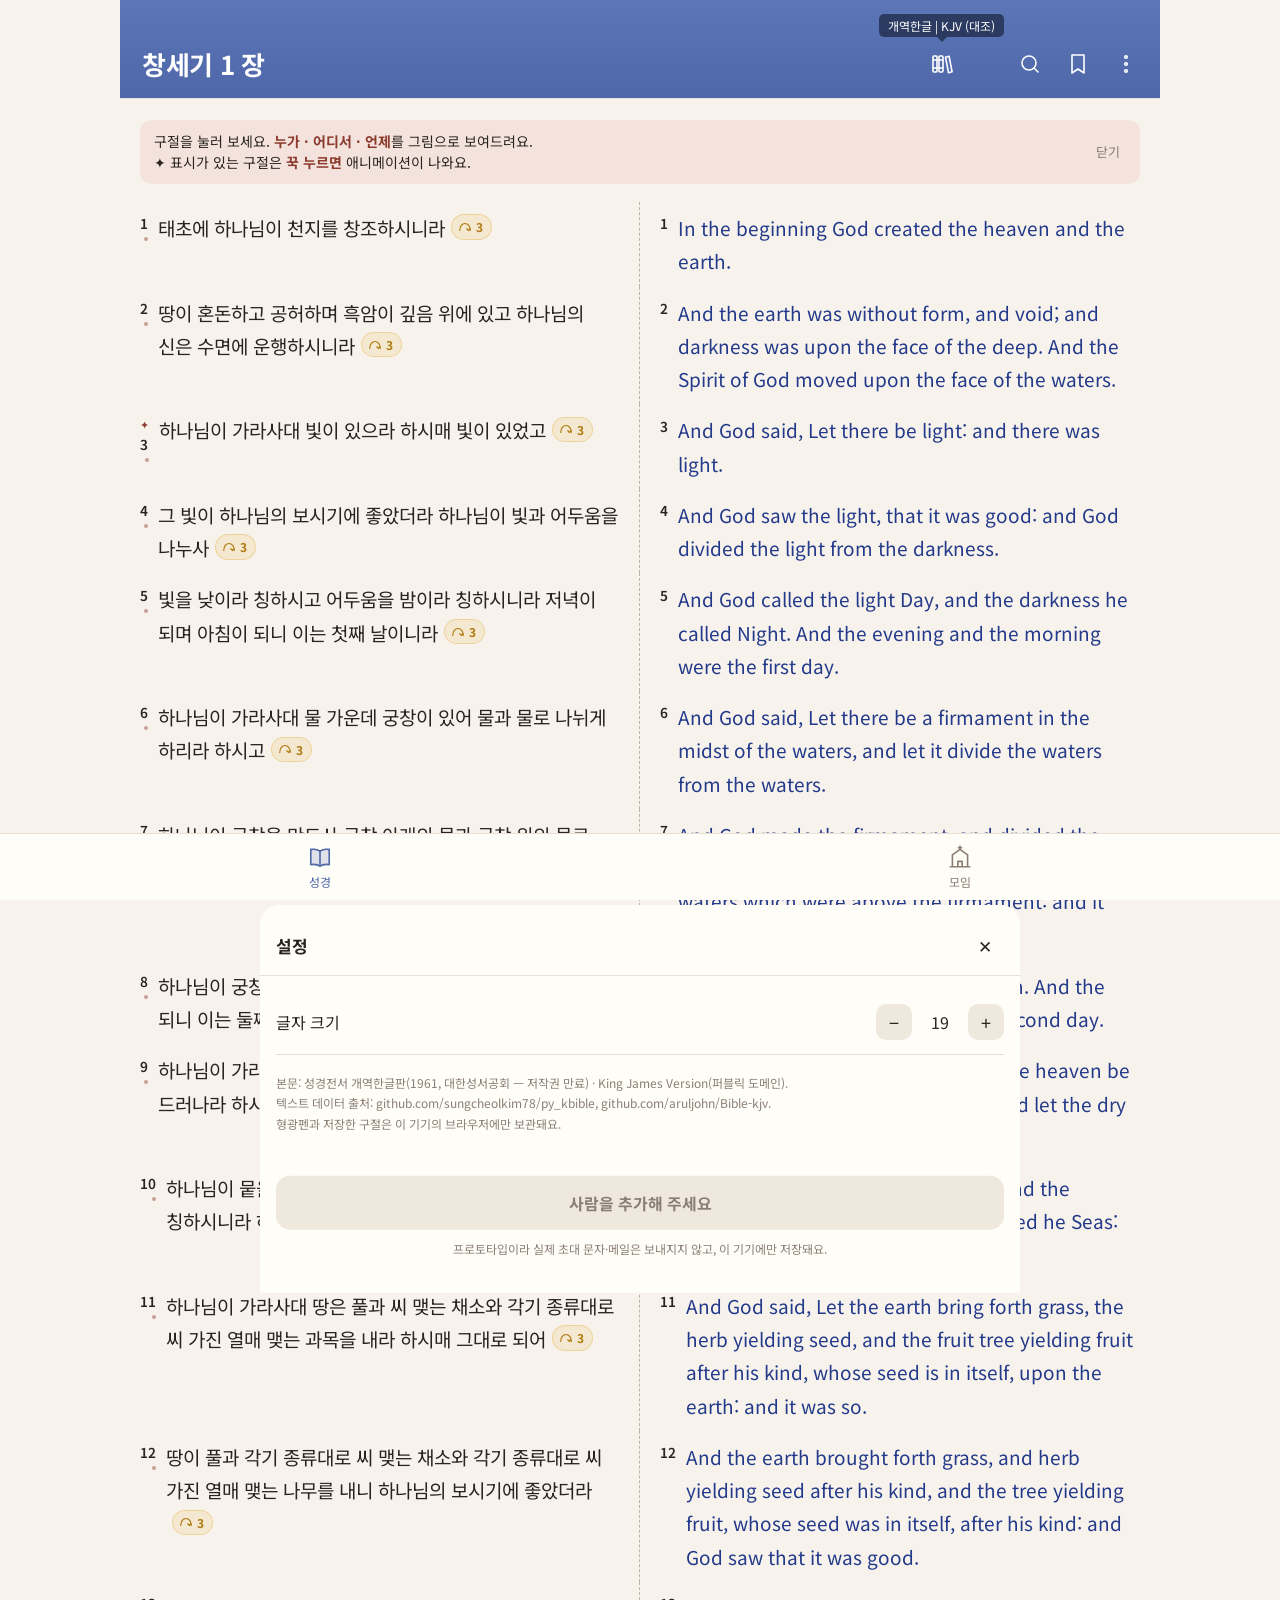
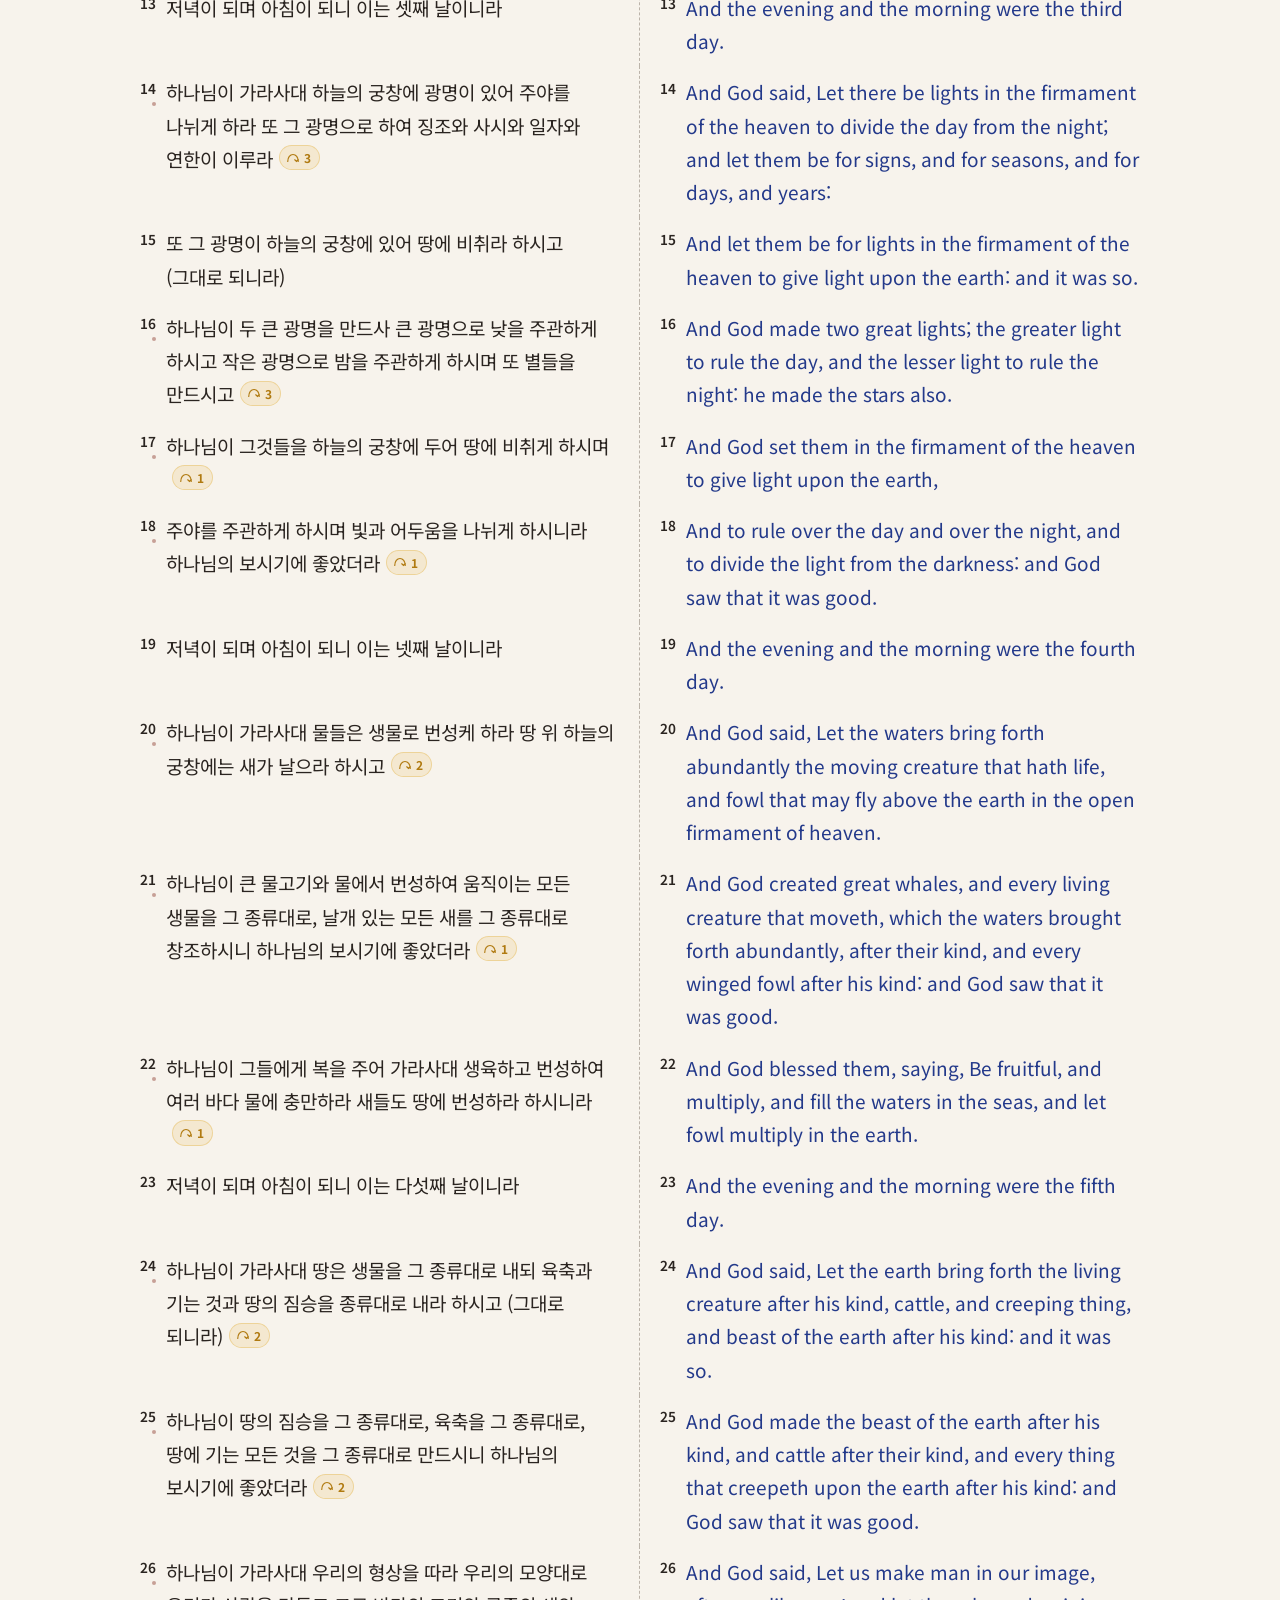
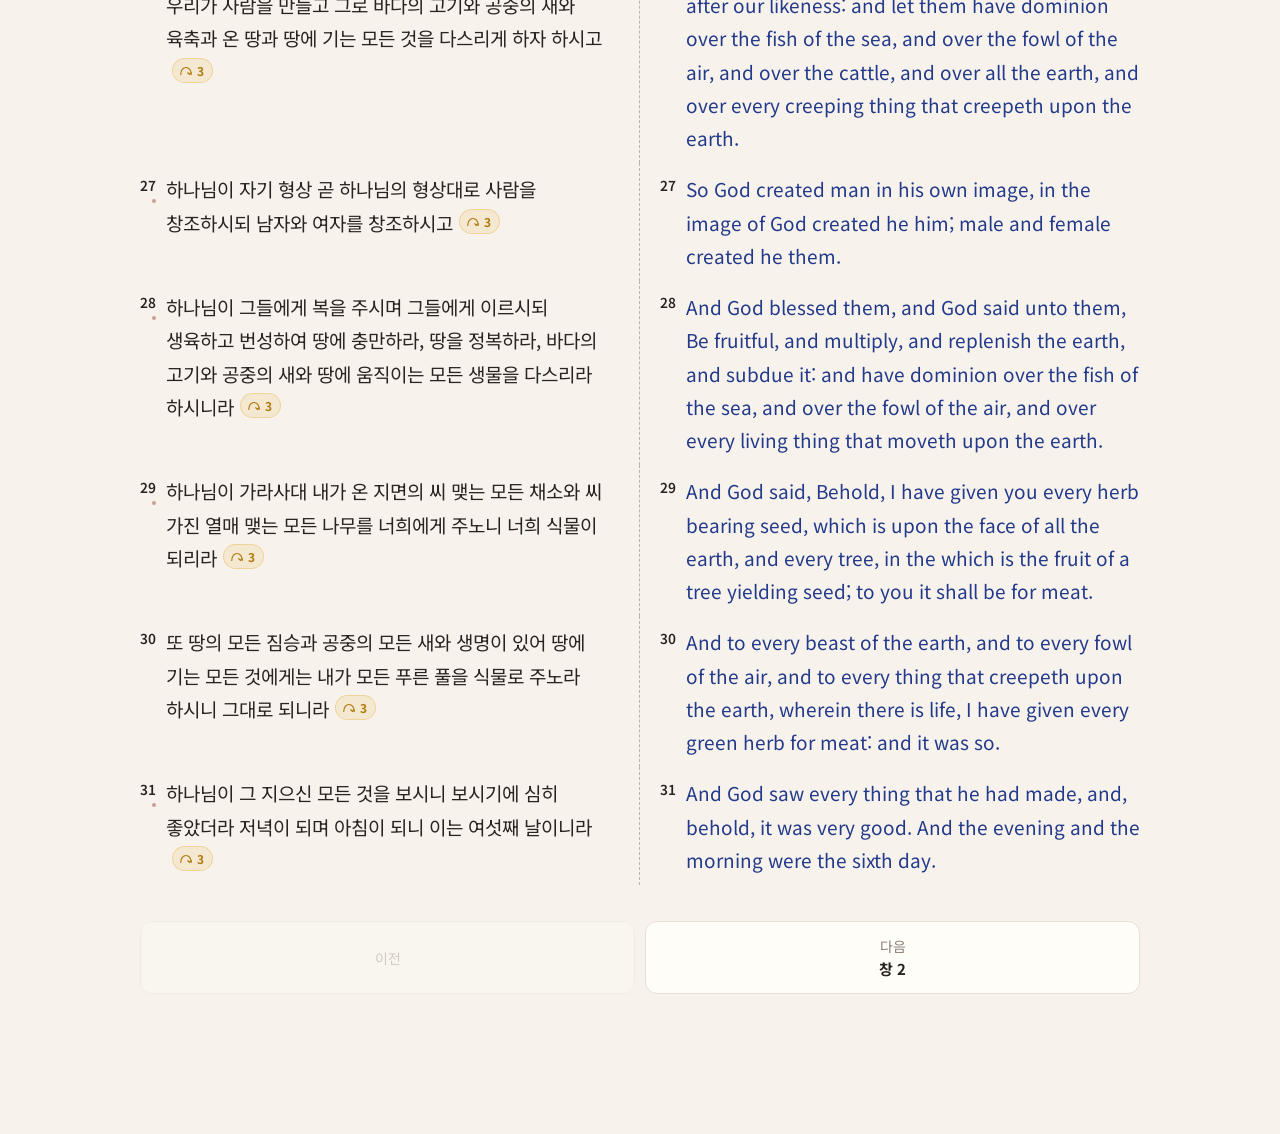
==== index.html @ aec78703 "요나 1:17 종이 컷아웃 영상 (꾹 누르기) Co-Authored-By: Claude Opus 5.5 <noreply@anthropic.com> Claude-Session: ht" ====
<!DOCTYPE html>
<html lang="ko">
<head>
<meta charset="utf-8">
<meta name="viewport" content="width=device-width, initial-scale=1, viewport-fit=cover">
<title>말씀 — 개역한글 · KJV 성경</title>
<link rel="preconnect" href="https://fonts.googleapis.com">
<link rel="preconnect" href="https://fonts.gstatic.com" crossorigin>
<link href="https://fonts.googleapis.com/css2?family=Noto+Sans+KR:wght@400;500;700&family=Noto+Serif+KR:wght@400;600&family=EB+Garamond:ital@0;1&display=swap" rel="stylesheet">
<script src="lib/anim.js" defer></script>
<style>
:root{
  --bg:#f7f3ec; --paper:#fffdf8; --ink:#2a2420; --muted:#8a7f74; --line:#e7dfd2;
  --accent:#8c3b2e; --accent-soft:#f3e3dc; --hl:#fbe9a6; --chip:#efe8dc;
  --fs:19px;
  --serif:"Noto Serif KR",serif; --sans:"Noto Sans KR",system-ui,sans-serif; --en:"EB Garamond","Noto Serif KR",serif;
}
@media (prefers-color-scheme:dark){
  :root{--bg:#181512; --paper:#201c18; --ink:#ece4d8; --muted:#9a8f82; --line:#342e28;
    --accent:#e08a74; --accent-soft:#3a2721; --hl:#5a4a1c; --chip:#2c2620;}
}
*{box-sizing:border-box;-webkit-tap-highlight-color:transparent}
html,body{margin:0;background:var(--bg);color:var(--ink);font-family:var(--sans)}
button{font:inherit;color:inherit;background:none;border:0;cursor:pointer}
.app{max-width:760px;margin:0 auto;min-height:100vh;display:flex;flex-direction:column}

/* top bar */
header{position:sticky;top:0;z-index:20;background:color-mix(in srgb,var(--bg) 92%,transparent);
  backdrop-filter:blur(10px);-webkit-backdrop-filter:blur(10px);border-bottom:1px solid var(--line);
  padding:calc(env(safe-area-inset-top) + 10px) 16px 10px}
.bar{display:flex;align-items:center;gap:8px}
.where{flex:1;display:flex;align-items:center;gap:6px;font-weight:700;font-size:18px;padding:6px 10px;border-radius:10px;text-align:left}
.where:hover{background:var(--chip)}
.where small{font-weight:400;color:var(--muted);font-size:13px;font-family:var(--en);font-style:italic}
.where .caret{color:var(--muted);font-size:12px}
.icon{width:38px;height:38px;border-radius:10px;display:grid;place-items:center;font-size:17px}
.icon:hover{background:var(--chip)}
.icon svg{width:20px;height:20px;stroke:currentColor;fill:none;stroke-width:1.8;stroke-linecap:round;stroke-linejoin:round}
.seg{display:flex;background:var(--chip);border-radius:10px;padding:3px;margin-top:10px}
.seg button{flex:1;padding:7px 0;border-radius:8px;font-size:14px;color:var(--muted)}
.seg button.on{background:var(--paper);color:var(--ink);font-weight:500;box-shadow:0 1px 3px rgba(0,0,0,.08)}

/* reader */
main{flex:1;padding:22px 20px 120px}
.chap-title{font-family:var(--serif);font-weight:600;font-size:28px;margin:6px 0 2px}
.chap-sub{color:var(--muted);font-family:var(--en);font-style:italic;margin-bottom:22px}
.verse{display:flex;gap:12px;padding:9px 10px;margin:0 -10px;border-radius:10px;cursor:pointer;transition:background .15s}
.verse:hover{background:color-mix(in srgb,var(--chip) 55%,transparent)}
.verse.sel{background:var(--accent-soft)}
.verse.mark .txt{background:linear-gradient(transparent 55%,var(--hl) 55%)}
.vn{flex:0 0 auto;min-width:22px;text-align:right;color:var(--accent);font-size:12px;font-weight:700;padding-top:calc(var(--fs)*.35)}
.vt{flex:1;min-width:0}
.ko{font-family:var(--serif);font-size:var(--fs);line-height:1.85;word-break:keep-all}
.en{font-family:var(--en);font-size:calc(var(--fs)*1.02);line-height:1.6;color:var(--ink)}
.mode-both .en{color:var(--muted);margin-top:4px;font-size:calc(var(--fs)*.92)}
.mode-ko .en,.mode-en .ko{display:none}
.verse.flash{animation:flash 1.6s ease}
@keyframes flash{0%,40%{background:var(--hl)}100%{background:transparent}}

.pager{display:flex;gap:10px;margin-top:36px}
.pager button{flex:1;padding:14px;border:1px solid var(--line);border-radius:12px;background:var(--paper);font-size:14px;color:var(--muted)}
.pager button:hover:not(:disabled){color:var(--ink);border-color:var(--muted)}
.pager button:disabled{opacity:.35;cursor:default}
.pager b{display:block;color:var(--ink);font-size:15px;margin-top:2px}

/* action bar for selected verses */
.actions{position:fixed;left:50%;bottom:calc(env(safe-area-inset-bottom) + 18px);transform:translate(-50%,140%);
  background:var(--ink);color:var(--bg);border-radius:14px;padding:6px;display:flex;gap:2px;z-index:30;
  transition:transform .25s ease;box-shadow:0 8px 30px rgba(0,0,0,.25)}
.actions.show{transform:translate(-50%,0)}
.actions button{padding:9px 14px;border-radius:10px;font-size:14px;white-space:nowrap}
.actions button:hover{background:rgba(127,127,127,.25)}
.actions .count{padding:9px 10px 9px 12px;font-size:13px;opacity:.7;white-space:nowrap}
.toast{position:fixed;left:50%;top:calc(env(safe-area-inset-top) + 76px);transform:translateX(-50%);background:var(--ink);color:var(--bg);
  padding:9px 16px;border-radius:999px;font-size:14px;opacity:0;pointer-events:none;transition:opacity .2s;z-index:60}
.toast.show{opacity:1}

/* sheets */
.scrim{position:fixed;inset:0;background:rgba(20,15,10,.35);z-index:40;opacity:0;pointer-events:none;transition:opacity .2s}
.scrim.show{opacity:1;pointer-events:auto}
.sheet{position:fixed;left:0;right:0;bottom:0;margin:0 auto;max-width:760px;max-height:86vh;background:var(--paper);
  border-radius:20px 20px 0 0;z-index:50;transform:translateY(105%);transition:transform .28s cubic-bezier(.2,.8,.2,1);
  display:flex;flex-direction:column;padding-bottom:env(safe-area-inset-bottom)}
.sheet.show{transform:none}
.sh-head{display:flex;align-items:center;gap:8px;padding:14px 16px 10px;border-bottom:1px solid var(--line)}
.sh-head h2{flex:1;margin:0;font-size:17px}
.sh-body{overflow:auto;padding:14px 16px 24px}
.tabs{display:flex;gap:6px;margin-bottom:14px}
.tabs button{padding:7px 14px;border-radius:999px;background:var(--chip);font-size:14px;color:var(--muted)}
.tabs button.on{background:var(--ink);color:var(--paper)}
.grid-books{display:grid;grid-template-columns:repeat(auto-fill,minmax(104px,1fr));gap:6px}
.grid-books button{padding:11px 8px;border-radius:10px;background:var(--chip);font-size:14px;text-align:center}
.grid-books button.cur{background:var(--accent);color:#fff}
.grid-books button:hover:not(.cur){outline:1px solid var(--muted)}
.grid-ch{display:grid;grid-template-columns:repeat(auto-fill,minmax(48px,1fr));gap:6px}
.grid-ch button{aspect-ratio:1;border-radius:10px;background:var(--chip);font-size:15px}
.grid-ch button.cur{background:var(--accent);color:#fff}
.backlink{font-size:14px;color:var(--accent);margin-bottom:12px;display:inline-block}

.search-box{display:flex;gap:8px}
.search-box input{flex:1;padding:12px 14px;border-radius:12px;border:1px solid var(--line);background:var(--bg);color:var(--ink);font:inherit;font-size:16px}
.search-box input:focus{outline:2px solid var(--accent);outline-offset:-1px}
.search-box button{padding:0 16px;border-radius:12px;background:var(--accent);color:#fff;font-weight:500}
.hint{color:var(--muted);font-size:13px;margin:10px 2px}
.result{padding:12px 4px;border-bottom:1px solid var(--line);cursor:pointer}
.result:hover{background:color-mix(in srgb,var(--chip) 50%,transparent)}
.result .ref{font-size:13px;color:var(--accent);font-weight:700;margin-bottom:3px}
.result .t{font-family:var(--serif);font-size:15px;line-height:1.7}
.result mark{background:var(--hl);color:inherit;border-radius:2px}
.progress{height:3px;background:var(--line);border-radius:3px;overflow:hidden;margin-top:10px}
.progress i{display:block;height:100%;background:var(--accent);width:0;transition:width .15s}

.row{display:flex;align-items:center;justify-content:space-between;padding:14px 0;border-bottom:1px solid var(--line)}
.stepper{display:flex;align-items:center;gap:6px}
.stepper button{width:36px;height:36px;border-radius:10px;background:var(--chip);font-size:18px}
.stepper span{min-width:44px;text-align:center;font-variant-numeric:tabular-nums}
.empty{color:var(--muted);text-align:center;padding:30px 0;font-size:14px}
.bm{display:flex;align-items:flex-start;gap:8px}
.bm .result{flex:1}
.bm .del{color:var(--muted);padding:12px 8px;font-size:13px}
.credit{color:var(--muted);font-size:12px;line-height:1.7;margin-top:18px}
.loading{color:var(--muted);padding:40px 0;text-align:center}



/* ===== 대조(parallel) layout, blue top bar, bottom tabs ===== */
:root{--brand:#4f67a8;--brand2:#5c76b8;--kjv:#23398a}
@media (prefers-color-scheme:dark){:root{--brand:#2d3d68;--brand2:#34477a;--kjv:#9fb4f0}}
.app{max-width:1040px}
header.topbar{position:sticky;top:0;z-index:20;display:flex;align-items:flex-end;gap:8px;
  background:linear-gradient(180deg,var(--brand2),var(--brand));border:0;backdrop-filter:none;-webkit-backdrop-filter:none;
  padding:calc(env(safe-area-inset-top) + 14px) 12px 12px 18px;color:#fff;box-shadow:0 1px 0 rgba(0,0,0,.08)}
header.topbar .where{flex:1;min-width:0;white-space:nowrap;overflow:hidden;text-overflow:ellipsis;font-size:26px;font-weight:700;color:#fff;padding:4px 4px;letter-spacing:-.01em}
header.topbar .where:hover{background:rgba(255,255,255,.12)}
.tb-icons{display:flex;align-items:flex-end;gap:4px}
header.topbar .icon{width:44px;height:44px;color:#fff}
header.topbar .icon:hover{background:rgba(255,255,255,.14)}
header.topbar .icon svg{width:24px;height:24px;stroke-width:1.6}
.ver-wrap{position:relative;display:flex;flex-direction:column;align-items:center}
.ver-chip{position:relative;margin-bottom:5px;white-space:nowrap;background:rgba(30,40,70,.75);color:#fff;font-size:12px;padding:3px 9px;border-radius:5px;pointer-events:none}
.ver-chip::after{content:"";position:absolute;left:50%;top:100%;margin-left:-5px;border:5px solid transparent;border-top-color:rgba(30,40,70,.75)}
.ver-menu{position:absolute;top:calc(100% + 6px);right:-40px;background:var(--paper);color:var(--ink);border-radius:12px;box-shadow:0 10px 30px rgba(0,0,0,.18);
  padding:6px;display:none;flex-direction:column;min-width:190px;z-index:30}
.ver-menu.open{display:flex}
.ver-menu button{text-align:left;padding:10px 12px;border-radius:8px;font-size:14px}
.ver-menu button:hover{background:var(--chip)}
.ver-menu button.on{color:var(--brand);font-weight:700}
.ver-menu button.on::after{content:" ✓"}

main{padding:22px 0 140px}
#reader .tip{margin:0 20px 18px}
#reader .pager{margin:36px 20px 0}
.verse{display:grid;grid-template-columns:1fr;gap:0;padding:0;margin:0;border-radius:0}
.mode-both .verse{grid-template-columns:1fr 1fr}
.col{display:flex;gap:10px;padding:9px 20px}
.mode-both .ko-col{border-right:1px dashed color-mix(in srgb,var(--muted) 55%,transparent)}
.mode-ko .en-col,.mode-en .ko-col{display:none}
.vn{color:var(--ink);font-size:calc(var(--fs)*.72);font-weight:600;min-width:auto;padding-top:calc(var(--fs)*.12);text-align:left}
.ko,.en{font-family:var(--sans);font-size:var(--fs);line-height:1.75;word-break:keep-all;flex:1;min-width:0}
.en{color:var(--kjv)}
.mode-both .en{color:var(--kjv);margin:0;font-size:var(--fs)}
.mode-en .en{color:var(--ink)}
.verse.has-viz .vn::after{margin:4px auto 0}
.mode-both .verse .en-col .vn::after,.mode-both .verse .en-col .vn::before{display:none}
.verse.mark .txt{background:linear-gradient(transparent 60%,var(--hl) 60%)}

#groupView{flex:1;padding:40px 24px 140px}
.grp-empty{max-width:420px;margin:40px auto;text-align:center;color:var(--muted)}
.grp-empty svg{width:56px;height:56px;stroke:var(--brand);fill:none;stroke-width:1.4;stroke-linecap:round;stroke-linejoin:round}
.grp-empty h3{color:var(--ink);font-size:20px;margin:14px 0 8px}
.grp-empty p{line-height:1.7;font-size:15px;margin:0}
.grp-empty button{margin:22px 0 14px;background:var(--brand);color:#fff;padding:12px 26px;border-radius:999px;font-weight:500}
.grp-empty .grp-sub{font-size:12px}

.tabbar{position:fixed;left:0;right:0;bottom:0;z-index:25;display:flex;background:var(--paper);border-top:1px solid var(--line);
  padding:6px 0 calc(env(safe-area-inset-bottom) + 6px)}
.tabbar button{flex:1;display:flex;flex-direction:column;align-items:center;gap:3px;font-size:12px;color:var(--muted);padding:4px 0}
.tabbar svg{width:26px;height:26px;stroke:currentColor;fill:none;stroke-width:1.5;stroke-linecap:round;stroke-linejoin:round}
.tabbar button.on{color:var(--brand)}
.tabbar button.on svg{fill:color-mix(in srgb,var(--brand) 18%,transparent)}
.sheet{bottom:0;z-index:50}
.toast{top:calc(env(safe-area-inset-top) + 86px)}
@media (max-width:520px){
  header.topbar .where{font-size:20px}
  header.topbar .icon{width:38px}
  .col{padding:8px 12px;gap:6px}
  .ko,.en,.mode-both .en{font-size:calc(var(--fs)*.84)}
  .ver-chip{display:none}
}


/* ⋮ menu */
.more-menu{position:fixed;top:calc(env(safe-area-inset-top) + 78px);right:max(12px,calc(50vw - 520px + 12px));z-index:45;background:var(--paper);border-radius:14px;
  box-shadow:0 12px 36px rgba(0,0,0,.2);padding:6px;display:none;min-width:250px}
.more-menu.open{display:block}
.more-menu button{display:flex;gap:12px;align-items:center;width:100%;text-align:left;padding:11px 12px;border-radius:10px}
.more-menu button:hover{background:var(--chip)}
.more-menu svg{width:22px;height:22px;stroke:var(--brand);fill:none;stroke-width:1.8;stroke-linecap:round;stroke-linejoin:round;flex:0 0 auto}
.more-menu b{display:block;font-size:15px}
.more-menu small{display:block;font-size:12px;color:var(--muted);margin-top:2px}
/* chronological storyline */
.ch-intro{font-size:14px;color:var(--muted);line-height:1.7;margin:0 0 14px}
.ch-start{display:flex;gap:8px;margin-bottom:18px}
.ch-start button{flex:1;padding:12px;border-radius:12px;font-weight:500;font-size:14px}
.ch-start .pri{background:var(--brand);color:#fff}
.ch-start .sec{background:var(--chip)}
.ch-era{position:relative;padding-left:26px;margin-bottom:6px}
.ch-era::before{content:"";position:absolute;left:8px;top:6px;bottom:-6px;width:2px;background:var(--line)}
.ch-era h3{margin:0 0 8px -26px;font-size:15px;display:flex;align-items:center;gap:10px}
.ch-era h3 i{width:18px;height:18px;border-radius:50%;background:var(--brand);box-shadow:0 0 0 4px color-mix(in srgb,var(--brand) 18%,transparent);flex:0 0 auto}
.ch-seg{display:block;width:100%;text-align:left;padding:11px 14px;border-radius:12px;background:var(--bg);margin-bottom:8px;border:1px solid transparent}
.ch-seg:hover{border-color:var(--line)}
.ch-seg.cur{border-color:var(--brand);background:color-mix(in srgb,var(--brand) 8%,var(--bg))}
.ch-seg .d{font-size:12px;color:var(--brand);font-weight:700}
.ch-seg .t{font-size:15px;font-weight:700;margin:2px 0}
.ch-seg .r{font-size:13px;color:var(--muted);line-height:1.5}
.ch-gap{margin:4px 0 14px;padding:10px 14px;border-radius:12px;border:1px dashed var(--line);font-size:13px;color:var(--muted)}
.chrono-bar{margin:0 20px 16px;padding:12px 14px;border-radius:14px;background:color-mix(in srgb,var(--brand) 9%,var(--paper));border:1px solid color-mix(in srgb,var(--brand) 25%,transparent)}
.chrono-bar .top{display:flex;align-items:center;gap:8px;font-size:13px;color:var(--brand);font-weight:700}
.chrono-bar .top button{margin-left:auto;font-size:12px;color:var(--muted);font-weight:400;padding:4px 8px;border-radius:8px;background:var(--chip)}
.chrono-bar .tt{font-size:16px;font-weight:700;margin:3px 0 8px}
.chrono-bar .prog{height:5px;border-radius:5px;background:var(--line);overflow:hidden}
.chrono-bar .prog i{display:block;height:100%;background:var(--brand)}
.chrono-bar .meta{display:flex;justify-content:space-between;font-size:12px;color:var(--muted);margin-top:6px}


/* connected verses (hyperloop) */
.xr{display:inline-flex;align-items:center;gap:4px;margin-left:6px;padding:2px 8px 2px 6px;border-radius:999px;background:color-mix(in srgb,#e0a92e 14%,transparent);
  color:#b07a10;font-family:var(--sans);font-size:12px;font-weight:700;vertical-align:2px;line-height:1.6;cursor:pointer;border:1px solid color-mix(in srgb,#e0a92e 35%,transparent)}
.xr svg{width:14px;height:14px;stroke:currentColor;fill:none;stroke-width:2;stroke-linecap:round}
.xr:hover{background:color-mix(in srgb,#e0a92e 26%,transparent)}
@media (prefers-color-scheme:dark){.xr{color:#f1c55a}}
.mode-both .en-col .xr{display:none}
.xr-item{display:block;width:100%;text-align:left;padding:14px;border-radius:14px;background:var(--bg);margin-bottom:10px;border:1px solid var(--line)}
.xr-item:hover{border-color:#e0a92e}
.xr-item svg{width:18px;height:18px;stroke:currentColor;fill:none;stroke-width:2;stroke-linecap:round;flex:0 0 auto}
.xr-item .ref{display:flex;align-items:center;gap:8px;font-weight:700;font-size:15px;color:#b07a10}
.xr-item .ref span{margin-left:auto;font-size:13px;color:#fff;background:#d99a1e;padding:4px 10px;border-radius:999px}
.xr-item .t{font-family:var(--sans);font-size:15px;line-height:1.7;margin-top:6px;color:var(--ink)}
.xr-from{font-size:13px;color:var(--muted);margin:0 0 12px;line-height:1.6}
.loop-overlay{position:fixed;inset:0;z-index:90;background:#05040a;opacity:0;animation:loopin .35s forwards}
.loop-overlay.out{animation:loopout .4s forwards}
@keyframes loopin{to{opacity:1}} @keyframes loopout{from{opacity:1}to{opacity:0}}
.loop-overlay canvas{position:absolute;inset:0;width:100%;height:100%}
.loop-hud{position:absolute;inset:0;pointer-events:none;color:#efe9de;font-family:"Noto Sans KR",sans-serif}
.loop-flash{position:absolute;inset:0;background:#fff7dc;opacity:0;pointer-events:none}
.loop-skip{position:absolute;top:calc(env(safe-area-inset-top) + 16px);right:16px;padding:9px 14px;border-radius:999px;background:rgba(255,255,255,.14);color:#efe9de;font-size:13px;z-index:2}
.loop-book{position:absolute;left:0;right:0;bottom:calc(env(safe-area-inset-bottom) + 70px);text-align:center;font-size:14px;letter-spacing:.12em;text-shadow:0 2px 10px #000}
.loop-book b{display:block;font-size:26px;color:#ffd76a;letter-spacing:.06em;margin-top:4px}
.loop-route{position:absolute;left:0;right:0;top:calc(env(safe-area-inset-top) + 74px);display:flex;align-items:center;justify-content:center;gap:12px;font-weight:700;font-size:17px;text-shadow:0 2px 10px #000}
.loop-route i{width:60px;height:2px;background:linear-gradient(90deg,#efe9de,#ffd76a)}
.loop-route .to{color:#ffd76a}
.loop-ends{position:absolute;left:12px;right:12px;bottom:calc(env(safe-area-inset-bottom) + 120px);display:flex;justify-content:space-between;font-size:13px;color:#cfc6b6;text-shadow:0 1px 6px #000}
.loop-cap{position:absolute;left:0;right:0;bottom:calc(env(safe-area-inset-bottom) + 70px);text-align:center;font-size:14px;color:#ffd76a;padding:0 20px;text-shadow:0 1px 8px #000}
.backchip{position:fixed;left:50%;transform:translateX(-50%);bottom:calc(env(safe-area-inset-bottom) + 84px);z-index:30;padding:10px 16px;border-radius:999px;background:var(--ink);color:var(--bg);font-size:14px;box-shadow:0 8px 24px rgba(0,0,0,.25);display:none}
.backchip.show{display:block}


/* ===== 모임 (KakaoTalk-style) ===== */
#groupView{padding:0 0 140px}
.kt-head{display:flex;align-items:center;gap:6px;padding:18px 16px 8px}
.kt-title{flex:1;font-size:22px;font-weight:700}
.kt-title span{font-size:14px}
.kt-ic{width:40px;height:40px;border-radius:10px;display:grid;place-items:center}
.kt-ic:hover{background:var(--chip)}
.kt-ic svg{width:24px;height:24px;stroke:currentColor;fill:none;stroke-width:1.6;stroke-linecap:round;stroke-linejoin:round}
.kt-new{display:none;margin:0 16px 10px;background:var(--paper);border-radius:16px;box-shadow:0 10px 30px rgba(0,0,0,.12);border:1px solid var(--line);padding:14px}
.kt-new.open{display:block}
.kt-new-row{display:flex;gap:8px;padding-bottom:12px;border-bottom:1px solid var(--line)}
.kt-new-row button{flex:1;display:flex;flex-direction:column;align-items:center;gap:6px;padding:10px 0;border-radius:12px;font-size:14px}
.kt-new-row button:hover{background:var(--chip)}
.kt-new-row svg{width:28px;height:28px;stroke:currentColor;fill:none;stroke-width:1.6;stroke-linejoin:round;stroke-linecap:round}
.kt-new-sub{padding-top:12px;font-size:14px}.kt-new-sub p{margin:4px 0 0;color:var(--muted);font-size:13px;line-height:1.5}
.kt-chips{display:flex;gap:8px;padding:6px 16px 10px}
.kt-chips button{padding:8px 16px;border-radius:999px;border:1px solid var(--line);font-size:14px}
.kt-chips button.on{background:var(--ink);color:var(--paper);border-color:var(--ink)}
.kt-chips i{font-style:normal;background:#f05a28;color:#fff;border-radius:999px;padding:1px 7px;font-size:12px;margin-left:4px}
.kt-chips i:empty{display:none}
.room{display:flex;gap:12px;align-items:center;width:100%;text-align:left;padding:10px 16px}
.room:hover{background:var(--chip)}
.av{width:52px;height:52px;border-radius:20px;flex:0 0 auto;display:grid;place-items:center;color:#fff;font-weight:700;font-size:16px;overflow:hidden;position:relative}
.av.grid{display:grid;grid-template-columns:1fr 1fr;gap:2px;background:none}
.av.grid{grid-template-rows:1fr 1fr}
.av.grid span{border-radius:9px;display:grid;place-items:center;font-size:11px;color:#fff;width:100%;height:100%}
.room .mid{flex:1;min-width:0}
.room .nm{font-size:16px;font-weight:700;white-space:nowrap;overflow:hidden;text-overflow:ellipsis}
.room .nm em{font-style:normal;color:var(--muted);font-weight:400;margin-left:6px;font-size:14px}
.room .last{font-size:14px;color:var(--muted);margin-top:3px;white-space:nowrap;overflow:hidden;text-overflow:ellipsis}
.room .side{text-align:right;flex:0 0 auto;font-size:12px;color:var(--muted)}
.room .badge{display:inline-block;margin-top:6px;background:#f05a28;color:#fff;border-radius:999px;min-width:20px;padding:2px 6px;font-size:12px;text-align:center}
.kt-empty{padding:40px 24px;text-align:center;color:var(--muted);font-size:14px;line-height:1.7}
/* chat room */
#chatRoom{position:fixed;inset:0;z-index:35;background:#b2c7d9;display:flex;flex-direction:column;max-width:1040px;margin:0 auto}
@media (prefers-color-scheme:dark){#chatRoom{background:#29323b}}
#chatRoom[hidden]{display:none}
.kr-head{display:flex;align-items:center;gap:6px;padding:calc(env(safe-area-inset-top) + 10px) 10px 10px;background:inherit}
.kr-title{flex:1;font-size:17px}.kr-title span{color:rgba(0,0,0,.45);margin-left:6px;font-size:15px}
.kr-msgs{flex:1;overflow:auto;padding:8px 12px 16px}
.kr-day{text-align:center;margin:10px 0;font-size:12px}.kr-day span{background:rgba(0,0,0,.12);color:#fff;padding:4px 12px;border-radius:999px}
.kr-sys{text-align:center;font-size:12px;color:rgba(0,0,0,.55);margin:10px 24px;line-height:1.5}
.msg{display:flex;gap:8px;margin:6px 0;align-items:flex-start}
.msg .av{width:38px;height:38px;border-radius:15px;font-size:13px}
.msg .who{font-size:13px;color:rgba(0,0,0,.65);margin-bottom:4px}
.msg .row{display:flex;align-items:flex-end;gap:6px}
.msg .b{background:#fff;color:#111;padding:9px 12px;border-radius:4px 16px 16px 16px;font-size:15px;line-height:1.5;max-width:min(70vw,520px);word-break:break-word}
.msg .tm{font-size:11px;color:rgba(0,0,0,.5);white-space:nowrap}
.msg.me{justify-content:flex-end}.msg.me .row{flex-direction:row-reverse}
.msg.me .b{background:#fee500;border-radius:16px 4px 16px 16px}
.msg .b.verse{padding:0;overflow:hidden;min-width:240px}
.msg .b.verse .vh{background:#4f67a8;color:#fff;font-size:13px;font-weight:700;padding:8px 12px}
.msg .b.verse .vt{padding:10px 12px;font-family:"Noto Serif KR",serif}
.kr-input{display:flex;gap:6px;align-items:center;padding:8px 8px calc(env(safe-area-inset-bottom) + 8px);background:#fff}
@media (prefers-color-scheme:dark){.kr-input{background:#1e1e1e}.msg .b:not(.verse .vt){}}
.kr-input input{flex:1;padding:10px 12px;border-radius:20px;border:0;background:#f2f2f2;font:inherit;font-size:15px}
.kr-send{background:#fee500;color:#111;padding:9px 14px;border-radius:18px;font-size:14px;font-weight:700}
/* invite sheet */
.inv-add{display:flex;gap:8px}
.inv-add input,.inv-name input{flex:1;padding:12px 14px;border-radius:12px;border:1px solid var(--line);background:var(--bg);color:var(--ink);font:inherit;font-size:16px}
.inv-add button{padding:0 18px;border-radius:12px;background:var(--ink);color:var(--paper);font-weight:700}
.inv-hint{font-size:12px;color:var(--muted);margin:8px 2px 12px}
.inv-hint.err{color:#d93025}
.inv-p{display:flex;align-items:center;gap:12px;padding:10px 2px;border-bottom:1px solid var(--line)}
.inv-p .av{width:40px;height:40px;border-radius:15px;font-size:14px}
.inv-p .id{flex:1;min-width:0}.inv-p .id b{display:block;font-size:15px}.inv-p .id small{color:var(--muted);font-size:12px}
.inv-p button{color:var(--muted);font-size:13px;padding:6px 8px}
.inv-name{display:flex;flex-direction:column;gap:6px;font-size:13px;color:var(--muted);margin:18px 0 12px}
.inv-go{width:100%;padding:15px;border-radius:14px;background:#fee500;color:#111;font-weight:700;font-size:16px}
.inv-go:disabled{background:var(--chip);color:var(--muted)}
.inv-note{font-size:12px;color:var(--muted);text-align:center;margin-top:10px}


/* search: top sheet + RAG-style results */
#searchSheet{top:0;bottom:auto;border-radius:0 0 20px 20px;transform:translateY(-105%);max-height:88vh;padding-top:env(safe-area-inset-top)}
#searchSheet.show{transform:none}
.s-modes{display:flex;gap:6px;margin-top:10px}
.s-modes button{padding:6px 12px;border-radius:999px;background:var(--chip);font-size:13px;color:var(--muted)}
.s-modes button.on{background:var(--ink);color:var(--paper)}
.s-sec{font-size:13px;font-weight:700;color:var(--muted);margin:18px 0 8px;letter-spacing:.02em}
.s-q{background:var(--bg);border-radius:12px;padding:10px 12px;font-size:13px;line-height:1.9}
.s-q .tg{display:inline-block;padding:1px 9px;border-radius:999px;background:color-mix(in srgb,var(--brand) 14%,transparent);color:var(--brand);font-weight:700;margin:0 3px 0 0}
.s-q .tg.x{background:var(--chip);color:var(--muted);font-weight:400}
.s-story{display:block;width:100%;text-align:left;padding:14px;border-radius:14px;background:color-mix(in srgb,#e0a92e 9%,var(--bg));border:1px solid color-mix(in srgb,#e0a92e 30%,transparent);margin-bottom:8px}
.s-story .h{display:flex;align-items:baseline;gap:8px}
.s-story .h b{font-size:16px}
.s-story .h span{margin-left:auto;font-size:12px;color:#b07a10;font-weight:700;white-space:nowrap}
.s-story .t{font-family:var(--serif);font-size:15px;line-height:1.7;margin:6px 0}
.s-story .w{font-size:12px;color:var(--muted)}
.result .how{font-size:11px;font-weight:400;color:var(--muted);margin-left:6px}

/* long-press + animation */
.verse{-webkit-touch-callout:none;-webkit-user-select:none;user-select:none}
.verse.has-anim .vn::before{content:"✦";display:block;font-size:11px;color:var(--accent);margin-bottom:2px;animation:twinkle 2.4s ease-in-out infinite}
@keyframes twinkle{50%{opacity:.35}}
.press{position:fixed;width:64px;height:64px;margin:-32px 0 0 -32px;border-radius:50%;pointer-events:none;z-index:70;
  background:conic-gradient(var(--accent) calc(var(--p)*1turn), transparent 0);opacity:.0;transition:opacity .12s;
  -webkit-mask:radial-gradient(circle,transparent 25px,#000 26px);mask:radial-gradient(circle,transparent 25px,#000 26px)}
.press.on{opacity:.85}
#anim{position:fixed;inset:0;z-index:80;background:#000;opacity:0;pointer-events:none;transition:opacity .35s;overflow:hidden}
#anim.show{opacity:1;pointer-events:auto}
#anim canvas{position:absolute;inset:0;width:100%;height:100%}
.an-text{position:absolute;inset:0;pointer-events:none;color:#f2ede4;text-align:center;font-family:var(--serif)}
.an-text>div{position:absolute;left:0;right:0;opacity:0;transform:translateY(8px);transition:opacity 1s ease,transform 1.2s ease,color 1.5s ease,text-shadow 1.5s ease}
.an-text>div.on{opacity:1;transform:none}
.an-pre{top:30%;font-size:15px;line-height:1.9;color:#8d97a8}
.an-say{top:13%;font-size:18px;letter-spacing:.04em}
.an-cmd{top:18%;font-size:clamp(34px,10vw,56px);font-weight:600;letter-spacing:.06em;transform:scale(.92)!important;transition:opacity 1.6s ease,transform 3s ease,color 1.5s,text-shadow 1.5s!important}
.an-cmd.on{transform:scale(1)!important;text-shadow:0 0 18px rgba(255,255,255,.35)}
.an-cmd.lit{color:#5a3416;text-shadow:0 0 30px rgba(255,255,255,.9)}
.an-then{top:73%;font-size:20px}
.an-then b{font-weight:600}
.an-ref{top:80%;font-size:13px;font-family:var(--sans);letter-spacing:.12em;opacity:0}
#anim.lit .an-say,#anim.lit .an-then{color:#3b2a1c}
#anim.lit .an-ref.on{color:#7b5a3a;opacity:.85}
.an-ui{position:absolute;left:0;right:0;bottom:calc(env(safe-area-inset-bottom) + 26px);display:flex;justify-content:center;gap:10px;opacity:0;transition:opacity .6s;pointer-events:none}
#anim.done .an-ui{opacity:1;pointer-events:auto}
.an-ui button{padding:11px 20px;border-radius:999px;background:rgba(255,255,255,.75);color:#3b2a1c;font-size:14px;backdrop-filter:blur(6px);-webkit-backdrop-filter:blur(6px)}
.an-close{position:absolute;top:calc(env(safe-area-inset-top) + 14px);right:14px;width:40px;height:40px;border-radius:50%;background:rgba(127,127,127,.25);color:#fff;font-size:16px;z-index:2}
#anim.lit .an-close{color:#3b2a1c}
#animStage video ~ *{}
#anim:has(video) .an-close{background:rgba(29,27,25,.55);color:#fff}

/* visual card */
.verse.has-viz .vn::after{content:"";display:block;width:4px;height:4px;border-radius:50%;background:var(--accent);opacity:.45;margin:4px 0 0 auto}
.tip{display:flex;gap:10px;align-items:center;background:var(--accent-soft);border-radius:12px;padding:11px 14px;font-size:14px;margin-bottom:18px;line-height:1.5}
.tip b{color:var(--accent)}
.tip button{margin-left:auto;white-space:nowrap;color:var(--muted);font-size:13px}
#vizSheet{max-height:80vh}
.vz-ref{font-weight:700;font-size:17px}
.vz-ref small{font-weight:400;color:var(--muted);font-family:var(--en);font-style:italic;margin-left:6px}
.vz-text{font-family:var(--serif);font-size:15px;line-height:1.7;color:var(--ink);margin:2px 0 14px}
.vz-tabs{display:flex;gap:6px;margin-bottom:12px}
.vz-tabs button{flex:1;padding:9px 0;border-radius:10px;background:var(--chip);font-size:14px;color:var(--muted)}
.vz-tabs button.on{background:var(--ink);color:var(--paper);font-weight:500}
.vz-tabs button i{font-style:normal;font-size:12px;opacity:.7;margin-left:3px}
.vz-stage{background:var(--bg);border-radius:14px;padding:12px;min-height:220px;overflow-x:auto}
.vz-stage svg{display:block;margin:0 auto;max-width:100%}
.vz-stage svg.wide{max-width:none}
.vz-note{font-size:13px;color:var(--muted);line-height:1.6;margin-top:10px}
.chips{display:flex;flex-wrap:wrap;gap:6px;margin-bottom:10px}
.chips button{padding:6px 12px;border-radius:999px;background:var(--paper);border:1px solid var(--line);font-size:14px}
.chips button.on{background:var(--accent);border-color:var(--accent);color:#fff}
.vz-actions{display:flex;gap:6px;margin-top:14px}
.vz-actions button{flex:1;padding:11px 0;border-radius:10px;border:1px solid var(--line);font-size:14px;background:var(--paper)}
.vz-actions button:hover{border-color:var(--muted)}
.vz-play[hidden]{display:none!important}
.gm-wrap{border-radius:14px;overflow:hidden;background:var(--chip);aspect-ratio:4/3.4}
.gm{width:100%;height:100%;border:0;display:block}
.gmaps{display:flex;flex-direction:column;gap:6px;margin-top:12px}
.gmaps a{display:flex;align-items:center;gap:8px;padding:11px 14px;border-radius:12px;background:var(--paper);border:1px solid var(--line);color:var(--ink);text-decoration:none;font-size:14px}
.gmaps a:hover{border-color:var(--brand)}
.gmaps svg{width:18px;height:18px;flex:0 0 auto;stroke:#d93025;fill:none;stroke-width:2;stroke-linecap:round;stroke-linejoin:round}
.gmaps b{color:var(--brand)}
.vz-play{display:block;width:100%;margin-top:14px;padding:13px 0;border-radius:12px;background:var(--brand);color:#fff;font-size:15px;font-weight:500}
.vz-empty{color:var(--muted);text-align:center;padding:50px 10px;font-size:14px;line-height:1.7}
svg .node rect{fill:var(--paper);stroke:var(--line)}
svg .node text{fill:var(--ink);font-size:13px;font-family:var(--sans)}
svg .node.focus rect{fill:var(--accent);stroke:var(--accent)}
svg .node.focus text{fill:#fff;font-weight:700}
svg .node.inverse rect{fill:var(--accent-soft);stroke:var(--accent)}
svg .node.link{cursor:pointer}
svg .node.link:hover rect{stroke:var(--accent)}
svg .edge{stroke:var(--muted);stroke-width:1.2;fill:none;opacity:.6}
svg .edge.marry{stroke:var(--accent);stroke-width:1.6;opacity:.8}
svg .rowlbl{fill:var(--muted);font-size:11px;font-family:var(--sans)}
svg .sea{fill:#dbe8ef}
@media (prefers-color-scheme:dark){svg .sea{fill:#1d2a31}}
svg .land{fill:var(--paper);stroke:color-mix(in srgb,var(--muted) 50%,transparent);stroke-width:.6}
svg .route{stroke:var(--muted);stroke-dasharray:3 4;fill:none;stroke-width:1.3}
svg .pt{fill:var(--muted)}
svg .pt.hot{fill:var(--accent);stroke:var(--paper);stroke-width:2}
svg .plbl{font-size:11px;fill:var(--muted);font-family:var(--sans);paint-order:stroke;stroke:var(--paper);stroke-width:3}
svg .plbl.hot{font-size:14px;fill:var(--ink);font-weight:700}
svg .era{opacity:.55}
svg .tl-axis{stroke:var(--line)}
svg .tl-txt{fill:var(--muted);font-size:10.5px;font-family:var(--sans)}
svg .tl-era{fill:var(--ink);font-size:11.5px;font-weight:500;font-family:var(--sans)}
svg .tl-ev{fill:var(--muted)}
svg .tl-ev.hot{fill:var(--accent)}
svg .life{fill:color-mix(in srgb,var(--accent) 35%,transparent)}
svg .life-lbl{fill:var(--ink);font-size:12px;font-family:var(--sans)}
svg .now{stroke:var(--accent);stroke-width:2}
svg .now-lbl{fill:var(--accent);font-size:12px;font-weight:700;font-family:var(--sans)}
</style>
</head>
<body>
<div class="app">
  <header class="topbar">
    <button class="where" id="whereBtn" aria-label="책과 장 선택"><span id="whereKo">창세기 1 장</span><small id="whereEn" hidden></small></button>
    <div class="tb-icons">
      <div class="ver-wrap">
        <span class="ver-chip" id="verChip">개역한글 | KJV (대조)</span>
        <button class="icon" id="verBtn" aria-label="번역본 보기 방식"><svg viewBox="0 0 24 24"><rect x="3" y="4" width="4" height="16" rx="1"/><rect x="9" y="4" width="4" height="16" rx="1"/><path d="m15.5 5.2 3.6-.9 3 15.5-3.6.9z"/><path d="M3 8h4M9 8h4M3 16h4M9 16h4"/></svg></button>
        <div class="ver-menu" id="modeSeg">
          <button data-m="both">개역한글 | KJV (대조)</button><button data-m="ko">개역한글</button><button data-m="en">KJV</button>
        </div>
      </div>
      <button class="icon" id="searchBtn" aria-label="검색"><svg viewBox="0 0 24 24"><circle cx="11" cy="11" r="7"/><path d="m20 20-3.5-3.5"/></svg></button>
      <button class="icon" id="bmBtn" aria-label="저장한 구절"><svg viewBox="0 0 24 24"><path d="M6 3h12v18l-6-4-6 4z"/></svg></button>
      <button class="icon" id="setBtn" aria-label="설정"><svg viewBox="0 0 24 24"><circle cx="12" cy="5" r="1.3"/><circle cx="12" cy="12" r="1.3"/><circle cx="12" cy="19" r="1.3"/></svg></button>
    </div>
  </header>
  <main id="reader"><div class="loading">불러오는 중…</div></main>
  <section id="groupView" hidden>
    <div id="chatList">
      <div class="kt-head"><div class="kt-title">채팅 <span>▾</span></div>
        <button class="kt-ic" id="ktSearch" aria-label="검색"><svg viewBox="0 0 24 24"><circle cx="11" cy="11" r="7"/><path d="m20 20-3.5-3.5"/></svg></button>
        <button class="kt-ic" id="ktNew" aria-label="새 채팅"><svg viewBox="0 0 24 24"><path d="M12 4C7 4 3 7.1 3 11c0 2.3 1.4 4.3 3.6 5.6L6 20l3.9-2.2c.7.1 1.4.2 2.1.2 5 0 9-3.1 9-7"/><path d="M19 2v6M16 5h6"/></svg></button>
      </div>
      <div class="kt-new" id="ktNewMenu">
        <div class="kt-new-row"><button data-k="group"><svg viewBox="0 0 24 24"><path d="M8 11a3.5 3.5 0 1 0 0-7 3.5 3.5 0 0 0 0 7zM2 20c0-3.3 2.7-6 6-6s6 2.7 6 6M16 4.5a3.5 3.5 0 0 1 0 6.5M18 14c2.4.8 4 3.1 4 6"/></svg>그룹 채팅</button>
          <button data-k="one"><svg viewBox="0 0 24 24"><path d="M12 4C7 4 3 7.1 3 11c0 2.3 1.4 4.3 3.6 5.6L6 20l3.9-2.2c.7.1 1.4.2 2.1.2 5 0 9-3.1 9-7s-4-7-9-7z"/></svg>1:1 채팅</button></div>
        <div class="kt-new-sub"><b>이메일·휴대폰 번호로 초대</b><p>친구 목록에 없어도 이메일이나 번호로 바로 모임을 만들 수 있어요.</p></div>
      </div>
      <div class="kt-chips"><button class="on" data-f="all">전체</button><button data-f="unread">안읽음 <i id="unreadN"></i></button></div>
      <div id="roomList"></div>
    </div>
    <div id="chatRoom" hidden>
      <div class="kr-head"><button class="kt-ic" id="krBack" aria-label="뒤로"><svg viewBox="0 0 24 24"><path d="M15 5l-7 7 7 7"/></svg></button>
        <div class="kr-title"><b id="krName"></b><span id="krCount"></span></div>
        <button class="kt-ic" id="krMembers" aria-label="멤버"><svg viewBox="0 0 24 24"><path d="M4 6h16M4 12h16M4 18h16"/></svg></button></div>
      <div class="kr-msgs" id="krMsgs"></div>
      <form class="kr-input" id="krForm"><button type="button" class="kt-ic" id="krPlus" aria-label="말씀 공유"><svg viewBox="0 0 24 24"><path d="M12 5v14M5 12h14"/></svg></button>
        <input id="krText" placeholder="메시지 입력" autocomplete="off"><button class="kr-send" id="krSend">전송</button></form>
    </div>
  </section>
</div>
<nav class="tabbar" id="tabbar">
  <button data-tab="bible" class="on"><svg viewBox="0 0 24 24"><path d="M12 6.5C10 5 7 4.5 3.5 5v14c3.5-.5 6.5 0 8.5 1.5 2-1.5 5-2 8.5-1.5V5C17 4.5 14 5 12 6.5z"/><path d="M12 6.5V20"/></svg><span>성경</span></button>
  <button data-tab="group"><svg viewBox="0 0 24 24"><path d="M3 21h18M5 21V10l7-5 7 5v11M10 21v-5h4v5M12 2v3M10.5 3.5h3"/></svg><span>모임</span></button>
</nav>

<div class="toast" id="toast"></div>
<div class="press" id="press"></div>
<div id="anim" aria-label="구절 애니메이션"><div id="animStage" style="position:absolute;inset:0"></div>
  <button class="an-close" id="animClose" aria-label="닫기">✕</button>
  <div class="an-ui"><button id="animAgain">다시 보기</button><button id="animDone">닫기</button></div></div>
<div class="scrim" id="scrim"></div>

<section class="sheet" id="navSheet" aria-label="책과 장 선택">
  <div class="sh-head"><h2 id="navTitle">성경 목록</h2><button class="icon" data-close>✕</button></div>
  <div class="sh-body" id="navBody"></div>
</section>
<section class="sheet" id="vizSheet" aria-label="구절 그림 보기">
  <div class="sh-head"><h2 class="vz-ref" id="vzRef"></h2><button class="icon" data-close>✕</button></div>
  <div class="sh-body">
    <div class="vz-text" id="vzText"></div>
    <div class="vz-tabs" id="vzTabs"><button data-t="people">인물</button><button data-t="place">장소</button><button data-t="time">시간</button></div>
    <div id="vzBody"></div>
    <button class="vz-play" id="aPlay" hidden>▶ 이 장면 영상으로 보기</button>
    <div class="vz-actions"><button id="aCopy">복사</button><button id="aMark">형광펜</button><button id="aSave">저장</button></div>
  </div>
</section>
<section class="sheet" id="searchSheet" aria-label="검색">
  <div class="sh-head"><h2>검색</h2><button class="icon" data-close>✕</button></div>
  <div class="sh-body">
    <form class="search-box" id="searchForm"><input id="q" type="search" placeholder="생각나는 대로 물어보세요 · 예: 하나님이 세상 만든 이야기" autocomplete="off"><button>찾기</button></form>
    <div class="s-modes" id="sModes"><button class="on" data-m="hybrid">하이브리드</button><button data-m="keyword">키워드</button><button data-m="vector">비슷한 말</button></div>
    <div class="hint" id="searchHint">단어가 정확하지 않아도 괜찮아요. ‘요나 기적’, ‘걱정될 때 읽을 말씀’, ‘요 3:16’처럼 편하게 입력하세요.</div>
    <div class="progress" id="prog" hidden><i></i></div>
    <div id="results"></div>
  </div>
</section>
<section class="sheet" id="bmSheet" aria-label="저장한 구절">
  <div class="sh-head"><h2>저장한 구절</h2><button class="icon" data-close>✕</button></div>
  <div class="sh-body" id="bmBody"></div>
</section>
<div class="more-menu" id="moreMenu">
  <button id="mChrono"><svg viewBox="0 0 24 24"><path d="M3 12h4l2-6 4 12 2-6h6"/></svg><span><b>시대순으로 읽기</b><small>일어난 순서대로 하나의 이야기로</small></span></button>
  <button id="mSettings"><svg viewBox="0 0 24 24"><circle cx="12" cy="12" r="3"/><path d="M12 2v3M12 19v3M2 12h3M19 12h3M4.9 4.9l2.1 2.1M17 17l2.1 2.1M4.9 19.1 7 17M17 7l2.1-2.1"/></svg><span><b>설정</b><small>글자 크기, 출처</small></span></button>
</div>
<section class="sheet" id="chronoSheet" aria-label="시대순으로 읽기">
  <div class="sh-head"><h2>시대순으로 읽기</h2><button class="icon" data-close>✕</button></div>
  <div class="sh-body" id="chronoBody"></div>
</section>
<section class="sheet" id="xrSheet" aria-label="연결된 구절">
  <div class="sh-head"><h2 id="xrTitle">연결된 구절</h2><button class="icon" data-close>✕</button></div>
  <div class="sh-body" id="xrBody"></div>
</section>
<button class="backchip" id="backChip"></button>
<section class="sheet" id="inviteSheet" aria-label="그룹 채팅 만들기">
  <div class="sh-head"><h2 id="invTitle">그룹 채팅 만들기</h2><button class="icon" data-close>✕</button></div>
  <div class="sh-body">
    <form class="inv-add" id="invForm"><input id="invInput" placeholder="이메일 또는 휴대폰 번호" autocomplete="off" inputmode="email"><button>추가</button></form>
    <div class="inv-hint" id="invHint">예: friend@example.com · 010-1234-5678</div>
    <div id="invList"></div>
    <label class="inv-name">모임 이름 (선택)<input id="invName" placeholder="예: 화요 말씀 묵상"></label>
    <button class="inv-go" id="invGo" disabled>사람을 추가해 주세요</button>
    <p class="inv-note">프로토타입이라 실제 초대 문자·메일은 보내지지 않고, 이 기기에만 저장돼요.</p>
  </div>
</section>
<section class="sheet" id="setSheet" aria-label="설정">
  <div class="sh-head"><h2>설정</h2><button class="icon" data-close>✕</button></div>
  <div class="sh-body">
    <div class="row"><span>글자 크기</span><div class="stepper"><button id="fsDown">−</button><span id="fsVal">19</span><button id="fsUp">+</button></div></div>
    <p class="credit">본문: 성경전서 개역한글판(1961, 대한성서공회 — 저작권 만료) · King James Version(퍼블릭 도메인).<br>
    텍스트 데이터 출처: github.com/sungcheolkim78/py_kbible, github.com/aruljohn/Bible-kjv.<br>
    형광펜과 저장한 구절은 이 기기의 브라우저에만 보관돼요.</p>
  </div>
</section>

<script>
(() => {
const $ = s => document.querySelector(s);
const store = {
  get(k, d){ try{ const v = localStorage.getItem('bible.'+k); return v==null?d:JSON.parse(v);}catch(e){return d;} },
  set(k, v){ try{ localStorage.setItem('bible.'+k, JSON.stringify(v)); }catch(e){} }
};
let BOOKS = [], cache = {};
const state = { b:0, c:0, mode: store.get('mode','both'), fs: store.get('fs',19), sel:new Set() };
let marks = store.get('marks', {});   // "b-c-v": 1
let saved = store.get('saved', []);   // [{b,c,v,t}]

const pad = n => String(n).padStart(2,'0');
async function loadBook(i){
  if(!cache[i]) cache[i] = fetch(`data/${pad(i+1)}.json`).then(r=>{ if(!r.ok) throw 0; return r.json(); });
  return cache[i];
}
function toast(msg){ const t=$('#toast'); t.textContent=msg; t.classList.add('show'); clearTimeout(toast.h); toast.h=setTimeout(()=>t.classList.remove('show'),1500); }
const esc = s => s.replace(/[&<>"]/g, m => ({'&':'&amp;','<':'&lt;','>':'&gt;','"':'&quot;'}[m]));

/* ---------- reader ---------- */
function applyPrefs(){
  document.documentElement.style.setProperty('--fs', state.fs+'px');
  $('#fsVal').textContent = state.fs;
  $('#reader').className = 'mode-'+state.mode;
  document.querySelectorAll('#modeSeg button').forEach(b=>b.classList.toggle('on', b.dataset.m===state.mode));
  $('#verChip').textContent = {both:'개역한글 | KJV (대조)', ko:'개역한글', en:'KJV'}[state.mode];
}
async function render(scrollVerse){
  const B = BOOKS[state.b];
  $('#whereKo').textContent = `${B.kor} ${state.c+1} ${B.kor==='시편'?'편':'장'}`;
  $('#whereEn').textContent = `${B.eng} ${state.c+1}`;
  document.title = `${B.kor} ${state.c+1} — 말씀`;
  clearSel();
  let chapters;
  try{ chapters = await loadBook(state.b); }
  catch(e){ $('#reader').innerHTML = '<div class="loading">본문을 불러오지 못했어요. 새로고침해 주세요.</div>'; return; }
  const verses = chapters[state.c] || [];
  const vdata = await loadViz(state.b); const vch = vdata ? (vdata.verses[state.c]||[]) : [];
  const xrc = ((await loadXref(state.b))||[])[state.c] || [];
  const unit = B.kor==='시편'?'편':'장';
  let h = chronoBar();
  if(state.chrono && chronoPos()!=null) store.set('chronoAt',[state.b,state.c]);
  if(vdata && !store.get('tipDone',0)) h += `<div class="tip"><span>구절을 눌러 보세요. <b>누가 · 어디서 · 언제</b>를 그림으로 보여드려요.<br>✦ 표시가 있는 구절은 <b>꾹 누르면</b> 애니메이션이 나와요.</span><button id="tipClose">닫기</button></div>`;
  verses.forEach(([ko,en],i)=>{
    const key = `${state.b}-${state.c}-${i+1}`;
    const vr = vch[i]; const hv = vr && (vr[0].length||vr[1].length);
    const xn = (xrc[i]||[]).length; const xchip = xn ? `<button class="xr" data-xv="${i+1}" aria-label="연결된 구절 ${xn}개">${XR_ICON}${xn}</button>` : '';
    h += `<div class="verse${marks[key]?' mark':''}${hv?' has-viz':''}${window.VERSE_ANIM&&VERSE_ANIM[key]?' has-anim':''}" data-v="${i+1}" id="v${i+1}">`+
      `<div class="col ko-col"><span class="vn">${i+1}</span><div class="ko txt">${esc(ko||'')}${xchip}</div></div>`+
      `<div class="col en-col"><span class="vn">${i+1}</span><div class="en txt">${esc(en||'')}${xchip}</div></div></div>`;
  });
  const prev = neighbor(-1), next = neighbor(1);
  h += `<div class="pager"><button id="prevBtn" ${prev?'':'disabled'}>이전${prev?`<b>${BOOKS[prev[0]].short} ${prev[1]+1}</b>`:''}</button>
        <button id="nextBtn" ${next?'':'disabled'}>다음${next?`<b>${BOOKS[next[0]].short} ${next[1]+1}</b>`:''}</button></div>`;
  $('#reader').innerHTML = h;
  if($('#chronoOff')) $('#chronoOff').onclick=e=>{ e.stopPropagation(); state.chrono=false; store.set('chrono',false); render(); };
  $('#prevBtn').onclick = ()=>go(...prev);
  $('#nextBtn').onclick = ()=>go(...next);
  if(scrollVerse){
    const el = document.getElementById('v'+scrollVerse);
    if(el){ el.scrollIntoView({block:'center'}); el.classList.add('flash'); }
  } else window.scrollTo(0,0);
  store.set('pos',[state.b,state.c]);
  // prefetch neighbours
  if(next && next[0]!==state.b) loadBook(next[0]).catch(()=>{});
}
function neighbor(d){
  if(state.chrono && SEQ.length){ const k=SEQI[`${state.b}-${state.c}`]; if(k!=null){ const n=SEQ[k+d]; return n?[n[0],n[1]]:null; } }
  let b=state.b, c=state.c+d;
  if(c<0){ b--; if(b<0) return null; c=BOOKS[b].chapters-1; }
  if(c>=BOOKS[b].chapters){ b++; if(b>=BOOKS.length) return null; c=0; }
  return [b,c];
}
function go(b,c,v){
  state.b=b; state.c=c;
  const hash = `#b${b+1}-${c+1}`+(v?`-${v}`:'');
  if(location.hash!==hash) history.replaceState(null,'',hash);
  render(v);
}
function fromHash(){
  const m = /^#b(\d+)-(\d+)(?:-(\d+))?$/.exec(location.hash);
  if(m){ const b=+m[1]-1, c=+m[2]-1; if(BOOKS[b] && c>=0 && c<BOOKS[b].chapters){ state.b=b; state.c=c; return m[3]?+m[3]:0; } }
  return null;
}

/* ---------- selection ---------- */
$('#reader').addEventListener('click', e=>{
  const xb = e.target.closest('.xr'); if(xb){ e.stopPropagation(); openXr(+xb.dataset.xv); return; }
  if(e.target.closest('#tipClose')){ store.set('tipDone',1); e.target.closest('.tip').remove(); return; }
  const v = e.target.closest('.verse'); if(!v) return;
  if(lp.fired){ lp.fired=false; return; }
  clearSel();
  const n = +v.dataset.v;
  state.sel.add(n); v.classList.add('sel');
  openViz(n);
});
function updateActions(){}
function clearSel(){ state.sel.clear(); document.querySelectorAll('.verse.sel').forEach(v=>v.classList.remove('sel')); updateActions(); }
function selRef(){
  const vs=[...state.sel].sort((a,b)=>a-b); const B=BOOKS[state.b];
  let parts=[], s=vs[0], p=vs[0];
  for(let i=1;i<=vs.length;i++){ if(vs[i]===p+1){p=vs[i];continue;} parts.push(s===p?`${s}`:`${s}-${p}`); s=p=vs[i]; }
  return {vs, ko:`${B.kor} ${state.c+1}:${parts.join(',')}`, en:`${B.eng} ${state.c+1}:${parts.join(',')}`};
}
$('#aCopy').onclick = async ()=>{
  const {vs,ko,en} = selRef(); const ch = (await loadBook(state.b))[state.c];
  const lines=[];
  if(state.mode!=='en') lines.push(vs.map(v=>`${v} ${ch[v-1][0]}`).join('\n')+`\n— ${ko} (개역한글)`);
  if(state.mode!=='ko') lines.push(vs.map(v=>`${v} ${ch[v-1][1]}`).join('\n')+`\n— ${en} (KJV)`);
  try{ await navigator.clipboard.writeText(lines.join('\n\n')); toast('복사했어요'); }
  catch(e){ toast('이 화면에서는 복사가 막혀 있어요'); }
  clearSel();
};
$('#aMark').onclick = ()=>{
  const vs=[...state.sel]; const allOn = vs.every(v=>marks[`${state.b}-${state.c}-${v}`]);
  vs.forEach(v=>{ const k=`${state.b}-${state.c}-${v}`; if(allOn) delete marks[k]; else marks[k]=1;
    document.getElementById('v'+v).classList.toggle('mark',!allOn); });
  store.set('marks',marks); toast(allOn?'형광펜을 지웠어요':'형광펜을 칠했어요'); clearSel();
};
$('#aSave').onclick = async ()=>{
  const ch = (await loadBook(state.b))[state.c];
  [...state.sel].sort((a,b)=>a-b).forEach(v=>{
    if(!saved.some(s=>s.b===state.b&&s.c===state.c&&s.v===v)) saved.unshift({b:state.b,c:state.c,v,t:ch[v-1][0]||ch[v-1][1]});
  });
  store.set('saved',saved); toast('저장했어요'); clearSel();
};
['#aCopy','#aMark','#aSave'].forEach(id=>{ const f=$(id).onclick; $(id).onclick=async()=>{ const n=[...state.sel]; await f(); closeSheets(); }; });



/* ---------- chronological storyline (시대순으로 읽기) ---------- */
let CHRONO=null, SEQ=[], SEQI={};
async function loadChrono(){
  if(CHRONO) return CHRONO;
  CHRONO = await fetch('data/chrono.json').then(r=>r.json());
  CHRONO.forEach((sg,si)=>sg.r.forEach(([b,a,z])=>{ for(let c=a;c<=z;c++){ SEQI[`${b}-${c-1}`]=SEQ.length; SEQ.push([b,c-1,si]); } }));
  return CHRONO;
}
state.chrono = store.get('chrono', false);
const rangeText = ([b,a,z]) => { const B=BOOKS[b]; return (a===1 && z===B.chapters) ? `${B.kor} 전체` : (a===z ? `${B.kor} ${a}장` : `${B.kor} ${a}–${z}장`); };
function chronoPos(){ const k=SEQI[`${state.b}-${state.c}`]; return k==null?null:k; }
function chronoBar(){
  if(!state.chrono || !CHRONO) return '';
  const k=chronoPos(); if(k==null) return '';
  const si=SEQ[k][2], sg=CHRONO[si];
  return `<div class="chrono-bar"><div class="top">🕰 시대순 읽기 · ${esc(sg.era)}<button id="chronoOff">끝내기</button></div>
    <div class="tt">${esc(sg.title)} <span style="font-weight:400;color:var(--muted);font-size:13px">${esc(sg.date)}</span></div>
    <div class="prog"><i style="width:${((k+1)/SEQ.length*100).toFixed(2)}%"></i></div>
    <div class="meta"><span>${k+1} / ${SEQ.length}장</span><span>${si+1} / ${CHRONO.length} 장면</span></div></div>`;
}
function drawChrono(){
  const k = state.chrono ? chronoPos() : null;
  const cur = k!=null ? SEQ[k][2] : -1;
  const saved = store.get('chronoAt', null);
  let h = `<p class="ch-intro">성경을 쓰인 순서가 아니라 <b>일어난 순서</b>대로 읽어요. 창조부터 요한계시록까지 1,189장 전체가 하나의 이야기로 이어져요. 장면을 누르면 거기서부터 읽기 시작하고, 아래 ‘다음’ 버튼이 시대순으로 이어져요.</p>
    <div class="ch-start"><button class="pri" id="chFromStart">처음부터 시작</button>${saved?`<button class="sec" id="chResume">이어 읽기 · ${BOOKS[saved[0]].kor} ${saved[1]+1}장</button>`:''}</div>`;
  let era=null;
  CHRONO.forEach((sg,si)=>{
    if(sg.era!==era){
      if(era) h+='</div>';
      if(sg.era==='예수의 생애') h+=`<div class="ch-gap">⏳ 말라기 이후 약 400년 — 성경이 기록되지 않은 ‘침묵의 시간’</div>`;
      era=sg.era; h+=`<div class="ch-era"><h3><i></i>${esc(era)}</h3>`;
    }
    h+=`<button class="ch-seg ${si===cur?'cur':''}" data-s="${si}"><div class="d">${esc(sg.date)}</div><div class="t">${esc(sg.title)}</div><div class="r">${sg.r.map(rangeText).join(' · ')}</div></button>`;
  });
  h+='</div><p class="ch-intro" style="margin-top:14px;font-size:12px">연대와 순서는 전통적인 성경 연대 추정 중 하나를 따른 대략적인 것이고, 시편처럼 여러 시대에 걸친 책은 묶어서 배치했어요.</p>';
  $('#chronoBody').innerHTML=h;
  const start = (b,c)=>{ state.chrono=true; store.set('chrono',true); closeSheets(); go(b,c); };
  $('#chronoBody').querySelectorAll('[data-s]').forEach(x=>x.onclick=()=>{ const [b,a]=CHRONO[+x.dataset.s].r[0]; start(b,a-1); });
  $('#chFromStart').onclick=()=>start(0,0);
  if($('#chResume')) $('#chResume').onclick=()=>start(saved[0],saved[1]);
  const curEl=$('#chronoBody .ch-seg.cur'); if(curEl) setTimeout(()=>curEl.scrollIntoView({block:'center'}),300);
}
$('#setBtn').onclick=e=>{ e.stopPropagation(); $('#moreMenu').classList.toggle('open'); };
document.addEventListener('click',e=>{ if(!e.target.closest('#moreMenu')) $('#moreMenu').classList.remove('open'); if(!e.target.closest('#ktNewMenu')&&!e.target.closest('#ktNew')) $('#ktNewMenu').classList.remove('open'); });
$('#mSettings').onclick=()=>{ $('#moreMenu').classList.remove('open'); openSheet('#setSheet'); };
$('#mChrono').onclick=async()=>{ $('#moreMenu').classList.remove('open'); await loadChrono(); drawChrono(); openSheet('#chronoSheet'); };
if(state.chrono) loadChrono().then(()=>{ if(BOOKS.length) render(); });


/* ---------- connected verses: hyperloop ride ---------- */
const XR = {};
function loadXref(b){ if(!XR[b]) XR[b]=fetch(`data/xref/${pad(b+1)}.json`).then(r=>r.json()).catch(()=>null); return XR[b]; }
const XR_ICON = '<svg viewBox="0 0 24 24"><path d="M3 18c0-7 4-12 9-12s9 5 9 12"/><path d="M18 15l3 3 3-3" transform="translate(-3 0)"/></svg>';
const refLabel = ([b,c,v]) => `${BOOKS[b].kor} ${c+1}:${v}`;
async function openXr(n){
  const list = ((await loadXref(state.b))||[])[state.c]?.[n-1] || [];
  if(!list.length) return;
  const from=[state.b,state.c,n];
  $('#xrTitle').textContent = `${refLabel(from)}과 연결된 구절`;
  const items = await Promise.all(list.map(async ([b,c,v])=>{ const ch=(await loadBook(b))[c]||[]; const vv=ch[v-1]||['','']; return {b,c,v,t: state.mode==='en'?vv[1]:(vv[0]||vv[1])}; }));
  $('#xrBody').innerHTML = `<p class="xr-from">이 구절과 함께 읽으면 좋은 구절이에요. 누르면 성경 전체를 잇는 연결선을 타고 그 구절로 이동해요.</p>` +
    items.map((it,i)=>`<button class="xr-item" data-i="${i}"><div class="ref">${XR_ICON}${refLabel([it.b,it.c,it.v])}<span>타고 가기 ›</span></div><div class="t">${esc(it.t||'')}</div></button>`).join('') +
    `<p class="xr-from" style="font-size:12px;margin-top:6px">교차참조: OpenBible.info (CC BY)</p>`;
  $('#xrBody').querySelectorAll('.xr-item').forEach(el=>el.onclick=()=>{ const it=items[+el.dataset.i]; rideTo(from,[it.b,it.c,it.v]); });
  openSheet('#xrSheet');
}
async function rideTo(from,to){
  closeSheets(); clearSel();
  try{
    const mod = await import('./lib/loop.js');
    await mod.ride({from, to, fromLabel: refLabel(from), toLabel: refLabel(to), books: BOOKS});
  }catch(e){ console.warn('ride failed', e); }
  go(to[0],to[1],to[2]);
  const bc=$('#backChip'); bc.textContent=`← ${refLabel(from)}(으)로 돌아가기`; bc.classList.add('show');
  bc.onclick=()=>{ bc.classList.remove('show'); go(from[0],from[1],from[2]); };
  clearTimeout(rideTo.h); rideTo.h=setTimeout(()=>bc.classList.remove('show'),12000);
}


/* ---------- 모임: KakaoTalk-style chats ---------- */
const AVC=['#7aa5f0','#f08a6c','#6cc4a4','#b892f0','#f2b84b','#ef7fa8','#5fb6d9'];
const avColor = s => AVC[[...s].reduce((a,c)=>a+c.charCodeAt(0),0)%AVC.length];
const nameOf = id => id.includes('@') ? id.split('@')[0] : id.replace(/(\d{3})-?(\d{3,4})-?(\d{4})/,'$1-****-$3');
const initial = id => { const n=nameOf(id); return /[가-힣]/.test(n[0]) ? n[0] : n.slice(0,2).toUpperCase(); };
const now = () => new Date();
const hhmm = d => { d=new Date(d); const h=d.getHours(); return `${h<12?'오전':'오후'} ${((h+11)%12)+1}:${String(d.getMinutes()).padStart(2,'0')}`; };
let rooms = store.get('rooms', null);
if(!rooms){
  const t=Date.now();
  rooms=[{id:'r0', name:'화요 말씀 묵상 (예시)', members:['minji@example.com','010-2345-6789','joon@example.com'], unread:2, msgs:[
    {from:'minji@example.com', text:'이번 주는 사무엘상 17장 같이 읽어요!', at:t-3600e3},
    {from:'010-2345-6789', verse:{ref:'사무엘상 17:47', text:'또 여호와의 구원하심이 칼과 창에 있지 아니함을 이 무리로 알게 하리라 전쟁은 여호와께 속한 것인즉 그가 너희를 우리 손에 붙이시리라'}, at:t-3500e3},
    {from:'joon@example.com', text:'다윗이 칼 없이 이긴 게 핵심이네요 🙏', at:t-3400e3}]}];
  store.set('rooms', rooms);
}
const saveRooms = () => store.set('rooms', rooms);
let curRoom=null, chatFilter='all';
function avatarFor(room){
  if(room.members.length===1){ const m=room.members[0]; return `<div class="av" style="background:${avColor(m)}">${esc(initial(m))}</div>`; }
  return `<div class="av grid">${room.members.slice(0,4).map(m=>`<span style="background:${avColor(m)}">${esc(initial(m))}</span>`).join('')}</div>`;
}
function lastText(m){ return !m ? '' : m.verse ? `📖 ${m.verse.ref}` : m.text; }
function drawRooms(){
  const list = rooms.filter(r=>chatFilter==='all'||r.unread).sort((a,b)=>(b.msgs.at(-1)?.at||0)-(a.msgs.at(-1)?.at||0));
  const un = rooms.reduce((a,r)=>a+(r.unread||0),0); $('#unreadN').textContent = un||'';
  $('#roomList').innerHTML = list.length ? list.map(r=>{ const m=r.msgs.at(-1);
    return `<button class="room" data-r="${r.id}">${avatarFor(r)}<div class="mid"><div class="nm">${esc(r.name)}<em>${r.members.length+1}</em></div><div class="last">${esc(lastText(m))}</div></div>
      <div class="side">${m?hhmm(m.at):''}${r.unread?`<br><span class="badge">${r.unread}</span>`:''}</div></button>`; }).join('')
    : `<div class="kt-empty">아직 모임이 없어요.<br>오른쪽 위 말풍선 ＋ 버튼으로 이메일이나 휴대폰 번호를 추가해 모임을 만들어 보세요.</div>`;
  $('#roomList').querySelectorAll('.room').forEach(b=>b.onclick=()=>openRoom(b.dataset.r));
}
function openRoom(id){
  curRoom = rooms.find(r=>r.id===id); if(!curRoom) return;
  curRoom.unread=0; saveRooms();
  $('#krName').textContent=curRoom.name; $('#krCount').textContent=curRoom.members.length+1;
  $('#chatRoom').hidden=false; $('#tabbar').style.display='none'; drawMsgs();
}
function drawMsgs(){
  let h=`<div class="kr-day"><span>${new Date(curRoom.msgs[0]?.at||Date.now()).toLocaleDateString('ko-KR',{year:'numeric',month:'long',day:'numeric',weekday:'long'})}</span></div>`;
  if(curRoom.created) h+=`<div class="kr-sys">${esc(curRoom.members.map(nameOf).join(', '))}님을 초대했어요.</div>`;
  curRoom.msgs.forEach(m=>{
    const me = m.from==='me';
    const body = m.verse ? `<div class="b verse"><div class="vh">📖 ${esc(m.verse.ref)}</div><div class="vt">${esc(m.verse.text)}</div></div>` : `<div class="b">${esc(m.text)}</div>`;
    h += me ? `<div class="msg me"><div><div class="row">${body}<span class="tm">${hhmm(m.at)}</span></div></div></div>`
            : `<div class="msg"><div class="av" style="background:${avColor(m.from)}">${esc(initial(m.from))}</div><div><div class="who">${esc(nameOf(m.from))}</div><div class="row">${body}<span class="tm">${hhmm(m.at)}</span></div></div></div>`;
  });
  $('#krMsgs').innerHTML=h; $('#krMsgs').scrollTop=1e9;
}
function closeRoom(){ $('#chatRoom').hidden=true; $('#tabbar').style.display=''; curRoom=null; drawRooms(); }
$('#krBack').onclick=closeRoom;
$('#krForm').onsubmit=e=>{ e.preventDefault(); const v=$('#krText').value.trim(); if(!v||!curRoom) return; curRoom.msgs.push({from:'me',text:v,at:Date.now()}); $('#krText').value=''; saveRooms(); drawMsgs(); };
$('#krPlus').onclick=async()=>{ if(!curRoom) return; const ch=(await loadBook(state.b))[state.c]; const v=(state.sel.size?[...state.sel][0]:1);
  const B=BOOKS[state.b]; curRoom.msgs.push({from:'me',verse:{ref:`${B.kor} ${state.c+1}:${v}`, text:ch[v-1][0]||ch[v-1][1]},at:Date.now()}); saveRooms(); drawMsgs(); toast('지금 읽던 구절을 보냈어요'); };
$('#krMembers').onclick=()=>toast(`멤버: 나, ${curRoom.members.map(nameOf).join(', ')}`);
document.querySelectorAll('.kt-chips button').forEach(b=>b.onclick=()=>{ chatFilter=b.dataset.f; document.querySelectorAll('.kt-chips button').forEach(x=>x.classList.toggle('on',x===b)); drawRooms(); });
$('#ktNew').onclick=e=>{ e.stopPropagation(); $('#ktNewMenu').classList.toggle('open'); };
$('#ktSearch').onclick=()=>toast('채팅 검색은 준비 중이에요');
// invite flow: add people by email or phone, then form a group chat
let invitees=[], inviteMode='group';
const EMAIL=/^[^\s@]+@[^\s@]+\.[^\s@]{2,}$/, PHONE=/^01[016789]-?\d{3,4}-?\d{4}$/;
function normId(v){ v=v.trim(); if(EMAIL.test(v)) return v.toLowerCase(); const d=v.replace(/[\s-]/g,''); if(PHONE.test(d)) return d.replace(/^(\d{3})(\d{3,4})(\d{4})$/,'$1-$2-$3'); return null; }
function drawInvite(){
  $('#invList').innerHTML = invitees.map((m,i)=>`<div class="inv-p"><div class="av" style="background:${avColor(m)}">${esc(initial(m))}</div><div class="id"><b>${esc(nameOf(m))}</b><small>${m.includes('@')?'이메일':'휴대폰'} · ${esc(m)}</small></div><button data-x="${i}">삭제</button></div>`).join('');
  $('#invList').querySelectorAll('[data-x]').forEach(b=>b.onclick=()=>{ invitees.splice(+b.dataset.x,1); drawInvite(); });
  const n=invitees.length, go=$('#invGo');
  go.disabled = !n || (inviteMode==='one' && n!==1);
  go.textContent = !n ? '사람을 추가해 주세요' : inviteMode==='one' ? (n===1?'1:1 채팅 시작':'1:1 채팅은 한 명만 추가할 수 있어요') : `${n}명과 그룹 채팅 만들기`;
  $('.inv-name').style.display = inviteMode==='one' ? 'none' : '';
}
document.querySelectorAll('#ktNewMenu [data-k]').forEach(b=>b.onclick=()=>{ inviteMode=b.dataset.k; invitees=[]; $('#invName').value=''; $('#invHint').textContent='예: friend@example.com · 010-1234-5678'; $('#invHint').classList.remove('err');
  $('#invTitle').textContent = inviteMode==='one' ? '1:1 채팅' : '그룹 채팅 만들기'; $('#ktNewMenu').classList.remove('open'); drawInvite(); openSheet('#inviteSheet'); setTimeout(()=>$('#invInput').focus(),250); });
$('#invForm').onsubmit=e=>{ e.preventDefault(); const raw=$('#invInput').value; const id=normId(raw); const hint=$('#invHint');
  if(!id){ hint.textContent='이메일(예: name@mail.com)이나 휴대폰 번호(예: 010-1234-5678) 형식으로 입력해 주세요.'; hint.classList.add('err'); return; }
  if(invitees.includes(id)){ hint.textContent='이미 추가한 사람이에요.'; hint.classList.add('err'); return; }
  invitees.push(id); $('#invInput').value=''; hint.textContent=`${nameOf(id)}님을 추가했어요. 계속 추가할 수 있어요.`; hint.classList.remove('err'); drawInvite(); };
$('#invGo').onclick=()=>{ if(!invitees.length) return;
  const name = $('#invName').value.trim() || (invitees.length===1 ? nameOf(invitees[0]) : invitees.slice(0,3).map(nameOf).join(', ')+(invitees.length>3?' 외':''));
  const r={id:'r'+Date.now(), name, members:[...invitees], unread:0, created:true, msgs:[{from:'me',text:'모임을 만들었어요! 같이 말씀 읽어요 📖',at:Date.now()}]};
  rooms.push(r); saveRooms(); closeSheets(); drawRooms(); openRoom(r.id); };
drawRooms();

/* ---------- long press → animation ---------- */
const lp = { timer:null, raf:null, fired:false, x:0, y:0, v:null, t0:0 };
const HOLD = 550;
function lpCancel(){ clearTimeout(lp.timer); cancelAnimationFrame(lp.raf); $('#press').classList.remove('on'); lp.v=null; }
$('#reader').addEventListener('pointerdown', e=>{
  const v=e.target.closest('.verse'); if(!v || e.button>0 || e.target.closest('.xr')) return;
  lp.v=v; lp.x=e.clientX; lp.y=e.clientY; lp.t0=performance.now(); lp.fired=false;
  const pr=$('#press'); pr.style.left=lp.x+'px'; pr.style.top=lp.y+'px'; pr.style.setProperty('--p',0);
  const tick=()=>{ const p=Math.min(1,(performance.now()-lp.t0)/HOLD); if(p>0.15) pr.classList.add('on'); pr.style.setProperty('--p',p); if(p<1) lp.raf=requestAnimationFrame(tick); };
  lp.raf=requestAnimationFrame(tick);
  lp.timer=setTimeout(()=>{ const n=+lp.v.dataset.v; lpCancel(); lp.fired=true; try{navigator.vibrate&&navigator.vibrate(12);}catch(_){} playAnim(n); }, HOLD);
});
$('#reader').addEventListener('pointermove', e=>{ if(lp.v && Math.hypot(e.clientX-lp.x,e.clientY-lp.y)>10) lpCancel(); });
['pointerup','pointercancel','pointerleave'].forEach(ev=>$('#reader').addEventListener(ev, lpCancel));
$('#reader').addEventListener('contextmenu', e=>{ if(e.target.closest('.verse')) e.preventDefault(); });

let animCtl=null;
function playAnim(n){
  const key=`${state.b}-${state.c}-${n}`;
  const make = window.VERSE_ANIM && VERSE_ANIM[key];
  if(!make){ toast('영상은 지금 창세기 1:3 · 사무엘상 17:49 · 요나 1:17에 준비돼 있어요'); return; }
  closeSheets(); clearSel();
  const st=$('#animStage'); const box=$('#anim');
  box.classList.remove('done','lit');
  animCtl && animCtl.stop();
  animCtl = make(st);
  st.addEventListener('anim-done', ()=>box.classList.add('done'), {once:false});
  new MutationObserver(()=>box.classList.toggle('lit', st.classList.contains('lit'))).observe(st,{attributes:true,attributeFilter:['class']});
  box.classList.add('show');
}
function closeAnim(){ const box=$('#anim'); box.classList.remove('show'); setTimeout(()=>{ animCtl&&animCtl.stop(); animCtl=null; $('#animStage').innerHTML=''; $('#animStage').className=''; box.classList.remove('done','lit'); },400); }
$('#aPlay').onclick=()=>playAnim(vz.n);
$('#animClose').onclick=closeAnim; $('#animDone').onclick=closeAnim;
$('#animAgain').onclick=()=>{ $('#anim').classList.remove('done'); animCtl&&animCtl.restart(); };
document.addEventListener('keydown',e=>{ if(e.key==='Escape' && $('#anim').classList.contains('show')) closeAnim(); });

/* ---------- visual card ---------- */
const VIZ = {};   // book index -> data promise (only Genesis for now)
function loadViz(b){
  const file = {0:'01', 8:'09'}[b];
  if(!file) return Promise.resolve(null);
  if(!VIZ[b]) VIZ[b] = fetch(`data/viz-${file}.json`).then(r=>r.json()).catch(()=>null);
  return VIZ[b];
}
let LAND = null;
function loadLand(){
  if(!LAND) LAND = fetch('data/land-50m.json').then(r=>r.json()).then(t=>topojson.feature(t,t.objects.land)).catch(()=>null);
  return LAND;
}
const vz = { n:0, tab: store.get('vzTab','people'), person:null, data:null, rec:null };
const BC = y => y==null ? '' : (y<=0 ? `BC ${(1-y).toLocaleString()}년` : `AD ${y}년`);

async function openViz(n){
  const B = BOOKS[state.b];
  const ch = (await loadBook(state.b))[state.c];
  vz.n = n; vz.person = null; gmPick = 0;
  $('#vzRef').innerHTML = `${B.kor} ${state.c+1}:${n}<small>${B.eng} ${state.c+1}:${n}</small>`;
  const [ko,en] = ch[n-1];
  $('#vzText').textContent = state.mode==='en' ? en : (ko||en);
  vz.data = await loadViz(state.b);
  vz.rec = vz.data ? (vz.data.verses[state.c]||[])[n-1] : null;
  if(vz.rec){
    const [ps,ls] = vz.rec;
    const pc = ps.filter(i=>!vz.data.people[i].notree).length;
    const counts = {people:ps.length, place:ls.length};
    document.querySelectorAll('#vzTabs button').forEach(b=>{
      const c = counts[b.dataset.t]; b.innerHTML = {people:'인물',place:'장소',time:'시간'}[b.dataset.t] + (c?`<i>${c}</i>`:'');
    });
    // choose a sensible tab: keep the last one if it has something, otherwise first non-empty
    if(vz.tab==='people' && !pc) vz.tab = ls.length ? 'place' : 'time';
    else if(vz.tab==='place' && !ls.length) vz.tab = pc ? 'people' : 'time';
  }
  $('#vzTabs').hidden = !vz.rec;
  $('#aPlay').hidden = !(window.VERSE_ANIM && VERSE_ANIM[`${state.b}-${state.c}-${n}`]);
  drawViz();
  openSheet('#vizSheet');
  const el = document.getElementById('v'+n);
  if(el){ const top = el.getBoundingClientRect().top + scrollY - 120; window.scrollTo({top, behavior:'smooth'}); }
}
document.querySelectorAll('#vzTabs button').forEach(b=>b.onclick=()=>{ vz.tab=b.dataset.t; store.set('vzTab',vz.tab); drawViz(); });

function drawViz(){
  document.querySelectorAll('#vzTabs button').forEach(b=>b.classList.toggle('on', b.dataset.t===vz.tab));
  const body = $('#vzBody');
  if(!vz.rec){
    body.innerHTML = `<div class="vz-stage"><div class="vz-empty">그림 자료는 지금 <b>창세기</b>와 <b>사무엘상</b>에만 준비돼 있어요.<br>다른 책은 차례로 추가할 예정이에요.</div></div>`;
    return;
  }
  if(vz.tab==='people') drawPeople(body);
  else if(vz.tab==='place') drawPlaces(body);
  else drawTime(body);
}

/* --- people: family tree --- */
function drawPeople(body){
  const D = vz.data, [ps] = vz.rec;
  const list = ps.filter(i=>!D.people[i].notree);
  const godOnly = ps.length && !list.length;
  if(!list.length){
    body.innerHTML = `<div class="vz-stage"><div class="vz-empty">${godOnly?'이 구절에는 하나님만 나와요.<br>가족 관계도는 사람 인물에게만 그려져요.':'이 구절에는 이름이 나오는 인물이 없어요.'}<br>‘장소’나 ‘시간’ 탭을 눌러 보세요.</div></div>`;
    return;
  }
  if(vz.person==null || !(vz.person in D.people)) vz.person = list[0];
  const chips = list.length>1 || vz.person!==list[0] ? `<div class="chips">${list.map(i=>`<button data-p="${i}" class="${i===vz.person?'on':''}">${D.people[i].n}</button>`).join('')}${list.includes(vz.person)?'':`<button class="on">${D.people[vz.person].n}</button>`}</div>` : '';
  body.innerHTML = chips + `<div class="vz-stage" id="treeStage"></div><div class="vz-note" id="treeNote"></div>`;
  body.querySelectorAll('[data-p]').forEach(b=>b.onclick=()=>{ vz.person=+b.dataset.p; drawPeople(body); });
  drawTree(vz.person);
}
function drawTree(pi){
  const D = vz.data, P = D.people, me = P[pi];
  const cap = (a,k)=>a.slice(0,k);
  const parents = [...me.f, ...me.m];
  const sibs = cap(me.s.filter(i=>i!==pi), 6);
  const partners = cap(me.p, 3);
  const kids = cap(me.c, 12);
  const NW=70, NH=30, GX=10, GY=58;
  const rows = [parents, [...sibs, pi, ...partners], kids];
  const widthOf = r => r.length*NW + Math.max(0,r.length-1)*GX;
  const W = Math.max(340, ...rows.map(widthOf)) + 20;
  const yFor = [16, 16+NH+GY, 16+2*(NH+GY)];
  const used = rows.map(r=>r.length>0);
  // collapse empty parent row
  const y0 = used[0]?0:1;
  const H = (used[2]? yFor[2] : yFor[1]) - yFor[y0] + NH + 40;
  const pos = {};
  rows.forEach((r,ri)=>{ const w=widthOf(r); let x=(W-w)/2; r.forEach(i=>{ pos[ri+':'+i]={x, y:yFor[ri]-yFor[y0]+16}; x+=NW+GX; }); });
  let svg = `<svg class="wide" viewBox="0 0 ${W} ${H}" width="${W}" height="${H}">`;
  const mid = (a)=>({x:a.x+NW/2, y:a.y});
  // marriage lines
  partners.forEach((q,k)=>{ const a=pos['1:'+pi], b=pos['1:'+q];
    if(k===0) svg+=`<path class="edge marry" d="M${a.x+NW} ${a.y+NH/2-3}H${b.x}M${a.x+NW} ${a.y+NH/2+3}H${b.x}"/>`;
    else { const x1=a.x+NW/2, x2=b.x+NW/2, yy=a.y; svg+=`<path class="edge marry" d="M${x1} ${yy}C${x1} ${yy-22-k*6},${x2} ${yy-22-k*6},${x2} ${yy}"/>`; } });
  if(parents.length===2){ const a=pos['0:'+parents[0]], b=pos['0:'+parents[1]]; svg+=`<path class="edge marry" d="M${a.x+NW} ${a.y+NH/2-3}H${b.x}M${a.x+NW} ${a.y+NH/2+3}H${b.x}"/>`; }
  // parents -> me + siblings
  if(parents.length){
    const ps=parents.map(i=>pos['0:'+i]); const px=(ps[0].x+ps[ps.length-1].x+NW)/2, py=ps[0].y+NH/2;
    const busY = pos['1:'+pi].y-GY/2;
    const kidsRow=[...sibs,pi].map(i=>pos['1:'+i]);
    svg+=`<path class="edge" d="M${px} ${parents.length===2?py:py+NH/2}V${busY}"/>`;
    svg+=`<path class="edge" d="M${Math.min(px,...kidsRow.map(k=>k.x+NW/2))} ${busY}H${Math.max(px,...kidsRow.map(k=>k.x+NW/2))}"/>`;
    kidsRow.forEach(k=>svg+=`<path class="edge" d="M${k.x+NW/2} ${busY}V${k.y}"/>`);
  }
  // me -> children
  if(kids.length){
    const a=pos['1:'+pi]; const sx = partners.length ? (a.x+NW + pos['1:'+partners[0]].x)/2 : a.x+NW/2;
    const sy = partners.length ? a.y+NH/2 : a.y+NH;
    const ks=kids.map(i=>pos['2:'+i]); const busY=ks[0].y-GY/2;
    svg+=`<path class="edge" d="M${sx} ${sy}V${busY}"/>`;
    svg+=`<path class="edge" d="M${Math.min(sx,ks[0].x+NW/2)} ${busY}H${Math.max(sx,ks[ks.length-1].x+NW/2)}"/>`;
    ks.forEach(k=>svg+=`<path class="edge" d="M${k.x+NW/2} ${busY}V${k.y}"/>`);
  }
  const inVerse = new Set(vz.rec[0]);
  Object.entries(pos).forEach(([k,p])=>{
    const i=+k.split(':')[1], o=P[i];
    const rel = o.f.length+o.m.length+o.c.length+o.p.length+o.s.length;
    const cls = i===pi?'focus':(inVerse.has(i)?'inverse':'');
    const name = o.n.length>6? o.n.slice(0,6)+'…' : o.n;
    svg+=`<g class="node ${cls} ${i!==pi&&rel?'link':''}" data-p="${i}"><rect x="${p.x}" y="${p.y}" width="${NW}" height="${NH}" rx="8"/><text x="${p.x+NW/2}" y="${p.y+NH/2+4.5}" text-anchor="middle">${esc(name)}</text></g>`;
  });
  const lbl=(ri,t)=>{ const r=rows[ri]; if(!r.length) return; const p=pos[ri+':'+r[0]]; svg+=`<text class="rowlbl" x="${Math.max(4,p.x-6)}" y="${p.y-6}">${t}</text>`; };
  lbl(0,'부모'); lbl(2,'자녀');
  if(partners.length){ const p=pos['1:'+partners[0]]; svg+=`<text class="rowlbl" x="${p.x+NW/2}" y="${p.y+NH+13}" text-anchor="middle">${partners.length>1?'아내들':(me.g==='F'?'남편':'아내')}</text>`; }
  svg+='</svg>';
  $('#treeStage').innerHTML = svg;
  const st=$('#treeStage'), fp=pos['1:'+pi]; st.scrollLeft = Math.max(0, fp.x+NW/2 - st.clientWidth/2);
  $('#treeStage').querySelectorAll('.node.link').forEach(g=>g.onclick=()=>{ vz.person=+g.dataset.p; drawPeople($('#vzBody')); });
  const life = me.by!=null ? `${BC(me.by)} 출생${me.dy!=null?` · ${BC(me.dy)} 죽음 (${me.dy-me.by}세)`:''}` : '';
  const more = [me.s.length>sibs.length+ (me.s.includes(pi)?1:0)?`형제 ${me.s.length}명 중 일부만`:null, me.c.length>12?`자녀 ${me.c.length}명 중 12명만`:null].filter(Boolean);
  $('#treeNote').innerHTML = `<b>${esc(me.n)}</b>${me.n!==me.en?` <span style="font-family:var(--en);font-style:italic">${esc(me.en)}</span>`:''}${life?' · '+life:''}<br>`+
    `이름을 누르면 그 사람의 가족으로 옮겨가요.${more.length?' ('+more.join(', ')+' 표시)':''}`;
}

/* --- places: Google Maps (satellite) --- */
// Optional: paste a Maps Embed API key here for the official embed. Left empty, the keyless embed is used.
const GMAPS_KEY = '';
function gmapSrc(P){
  return GMAPS_KEY
    ? `https://www.google.com/maps/embed/v1/view?key=${GMAPS_KEY}&center=${P.lat},${P.lon}&zoom=14&maptype=satellite&language=ko`
    : `https://maps.google.com/maps?q=${P.lat},${P.lon}&t=k&z=14&hl=ko&output=embed`;
}
let gmPick = 0;
function drawPlaces(body){
  const D = vz.data, [,ls] = vz.rec;
  const chap = D.verses[state.c]||[]; const order=[];
  chap.forEach(r=>r&&r[1].forEach(i=>{ if(!order.includes(i)) order.push(i); }));
  const geo = i=>D.places[i].lat!=null;
  const own = ls.filter(geo);
  const list = (own.length? own : order.filter(geo)).slice(0,6);
  const unknown = [...new Set([...ls, ...order])].filter(i=>!geo(i)).map(i=>D.places[i].n);
  if(!list.length){ body.innerHTML = `<div class="vz-stage"><div class="vz-empty">이 장에는 위치를 알 수 있는 장소가 없어요.</div></div>`; return; }
  if(gmPick>=list.length) gmPick=0;
  const P = D.places[list[gmPick]];
  body.innerHTML =
    (list.length>1? `<div class="chips">${list.map((i,k)=>`<button data-k="${k}" class="${k===gmPick?'on':''}">${esc(D.places[i].n)}</button>`).join('')}</div>`:'') +
    `<div class="gm-wrap"><iframe class="gm" src="${gmapSrc(P)}" loading="lazy" referrerpolicy="no-referrer-when-downgrade" allowfullscreen title="${esc(P.n)} 구글 지도"></iframe></div>` +
    `<div class="vz-note">${own.length? `<b>${esc(P.n)}</b> — 이 구절에 나오는 장소예요.` : `이 구절에는 장소가 나오지 않아서, 이 장에 나오는 <b>${esc(P.n)}</b>을(를) 보여드려요.`}`+
    `<br>지도를 움직이거나 확대해서 주변 지형을 볼 수 있어요.`+
    (unknown.length? `<br>정확한 위치를 알 수 없는 곳: ${unknown.map(esc).join(', ')}`:'')+`</div>`;
  body.querySelectorAll('[data-k]').forEach(b=>b.onclick=()=>{ gmPick=+b.dataset.k; drawPlaces(body); });
}
/* --- time: timeline --- */
function drawTime(body){
  const D = vz.data, [ps,,es,year] = vz.rec;
  const W=340, L=14, R=W-14;
  // each book has its own span and three eras; each era gets the same width
  const TL = {
    0: [[-4004,-2347,'태초 ~ 홍수','#c9a27a'],[-2347,-1995,'홍수 이후','#8fa9b8'],[-1995,-1630,'족장 시대','#a7b48a']],
    8: [[-1170,-1094,'엘리 · 사무엘','#c9a27a'],[-1094,-1055,'사울 왕','#8fa9b8'],[-1055,-1010,'다윗 왕','#a7b48a']],
  }[state.b];
  const eras = TL.map(([a,b,t,c])=>({a,b,t,c}));
  const ymin=TL[0][0], ymax=TL[TL.length-1][1];
  const brk=[...TL.map(e=>e[0]), ymax], nE=TL.length, seg=(R-L)/nE;
  const ev = D.events.filter(e=>!e.life && e.y!=null && e.y>=ymin && e.y<=ymax);
  const x = y=>{ y=Math.min(Math.max(y,ymin),ymax); let k=0; while(k<nE-1 && y>brk[k+1]) k++; return L+seg*k+(y-brk[k])/(brk[k+1]-brk[k])*seg; };
  const lifes = ps.map(i=>D.people[i]).filter(p=>!p.notree && p.by!=null && p.dy!=null).slice(0,6);
  const top = 30, lifeY = top+64;
  const H = lifeY + lifes.length*24 + 18;
  let svg = `<svg viewBox="0 0 ${W} ${H}" width="${W}" height="${H}">`;
  eras.forEach(e=>{ svg+=`<rect class="era" x="${x(e.a)}" y="${top}" width="${x(e.b)-x(e.a)}" height="16" fill="${e.c}" rx="3"/><text class="tl-era" x="${(x(e.a)+x(e.b))/2}" y="${top-7}" text-anchor="middle">${e.t}</text>`; });
  ev.forEach(e=>{ const h=es.some(k=>D.events[k]===e); svg+=`<circle class="tl-ev ${h?'hot':''}" cx="${x(e.y)}" cy="${top+30}" r="${h?4:2}"/>`; });
  brk.map((y,i)=>[y, i===0?'start':(i===brk.length-1?'end':'middle')]).forEach(([y,a])=>svg+=`<text class="tl-txt" x="${x(y)}" y="${top+50}" text-anchor="${a}">BC ${(1-y).toLocaleString()}</text>`);
  lifes.forEach((p,k)=>{ const yy=lifeY+k*24; const a=x(p.by), b=Math.max(x(p.dy),a+3);
    const inside = b-a>90;
    svg+=`<rect class="life" x="${a}" y="${yy}" width="${b-a}" height="16" rx="4"/><text class="life-lbl" x="${inside?a+6:(a>W/2?a-6:b+6)}" y="${yy+12}" text-anchor="${inside||a<=W/2?'start':'end'}">${esc(p.n)} · ${p.dy-p.by}년</text>`; });
  if(year!=null){ const nx=x(year); svg+=`<line class="now" x1="${nx}" x2="${nx}" y1="${top-2}" y2="${H-6}"/>`; }
  svg+='</svg>';
  const evNames = es.map(k=>D.events[k]).filter(e=>!e.life).map(e=>`<b>${esc(e.t)}</b>`);
  const lifeNames = es.map(k=>D.events[k]).filter(e=>e.life).map(e=>esc(e.t));
  body.innerHTML = `<div class="vz-stage">${svg}</div><div class="vz-note">`+
    (year!=null? `빨간 세로선이 이 구절의 시점, 약 <b>${BC(year)}</b>이에요.`:'이 구절은 정확한 시점을 정하기 어려워요.')+
    (evNames.length? `<br>사건: ${evNames.join(', ')}`: (lifeNames.length?`<br>${lifeNames.join(', ')} 중의 일이에요.`:''))+
    (lifes.length? '<br>막대는 이 구절에 나오는 사람이 살았던 기간이에요.':'')+
    '<br>세 시대를 같은 너비로 그려서, 시대마다 눈금 간격이 달라요.'+
    `<br><span style="font-size:12px">연대는 전통적인 성경 연대 계산(F. N. Jones) 기준이라 학자마다 다를 수 있어요.</span></div>`;
}

/* ---------- sheets ---------- */
function openSheet(id){ closeSheets(); $('#scrim').classList.add('show'); $(id).classList.add('show'); }
function closeSheets(){ $('#scrim').classList.remove('show'); document.querySelectorAll('.sheet.show').forEach(s=>s.classList.remove('show')); }
$('#scrim').onclick = ()=>{ closeSheets(); clearSel(); };
document.querySelectorAll('[data-close]').forEach(b=>b.onclick=()=>{ closeSheets(); clearSel(); });

let navTab = 0;
function showBooks(){
  navTab = BOOKS[state.b].nt?1:0;
  const draw = ()=>{
    $('#navTitle').textContent='성경 목록';
    $('#navBody').innerHTML = `<div class="tabs"><button data-t="0" class="${navTab?'':'on'}">구약 39</button><button data-t="1" class="${navTab?'on':''}">신약 27</button></div>
      <div class="grid-books">${BOOKS.map((B,i)=>B.nt===!!navTab?`<button data-b="${i}" class="${i===state.b?'cur':''}">${B.kor}</button>`:'').join('')}</div>`;
    $('#navBody').querySelectorAll('[data-t]').forEach(t=>t.onclick=()=>{navTab=+t.dataset.t;draw();});
    $('#navBody').querySelectorAll('[data-b]').forEach(t=>t.onclick=()=>showChapters(+t.dataset.b));
  };
  draw(); openSheet('#navSheet');
}
function showChapters(b){
  const B=BOOKS[b];
  if(B.chapters===1){ closeSheets(); go(b,0); return; }
  $('#navTitle').textContent = B.kor;
  let h = `<button class="backlink" id="backBooks">‹ 성경 목록</button><div class="grid-ch">`;
  for(let c=0;c<B.chapters;c++) h+=`<button data-c="${c}" class="${b===state.b&&c===state.c?'cur':''}">${c+1}</button>`;
  $('#navBody').innerHTML = h+'</div>';
  $('#backBooks').onclick = showBooks;
  $('#navBody').querySelectorAll('[data-c]').forEach(t=>t.onclick=()=>{closeSheets();go(b,+t.dataset.c);});
  $('#navBody').scrollTop=0;
}
$('#whereBtn').onclick = showBooks;
$('#searchBtn').onclick = ()=>{ openSheet('#searchSheet'); setTimeout(()=>$('#q').focus(),250); };
$('#bmBtn').onclick = ()=>{ drawSaved(); openSheet('#bmSheet'); };

function drawSaved(){
  if(!saved.length){ $('#bmBody').innerHTML='<div class="empty">아직 저장한 구절이 없어요.<br>본문에서 구절을 눌러 선택한 뒤 ‘저장’을 누르세요.</div>'; return; }
  $('#bmBody').innerHTML = saved.map((s,i)=>`<div class="bm"><div class="result" data-i="${i}"><div class="ref">${BOOKS[s.b].kor} ${s.c+1}:${s.v}</div><div class="t">${esc(s.t)}</div></div><button class="del" data-d="${i}">삭제</button></div>`).join('');
  $('#bmBody').querySelectorAll('.result').forEach(r=>r.onclick=()=>{const s=saved[+r.dataset.i];closeSheets();go(s.b,s.c,s.v);});
  $('#bmBody').querySelectorAll('[data-d]').forEach(d=>d.onclick=()=>{saved.splice(+d.dataset.d,1);store.set('saved',saved);drawSaved();});
}

/* ---------- search ---------- */
function parseRef(q){
  const m = /^\s*([1-3]?\s*[가-힣A-Za-z.\s]+?)\s*(\d+)(?:\s*[:장편]\s*(\d+)\s*절?)?\s*(?:장|편)?\s*$/.exec(q);
  if(!m) return null;
  const name = m[1].replace(/[\s.]/g,'').toLowerCase();
  const b = BOOKS.findIndex(B=>B.kor===name||B.short===name||B.eng.replace(/\s/g,'').toLowerCase()===name)
        ?? -1;
  let i = b;
  if(i<0) i = BOOKS.findIndex(B=>B.kor.startsWith(name) || B.eng.replace(/\s/g,'').toLowerCase().startsWith(name));
  if(i<0) return null;
  const c = +m[2]-1; if(c<0||c>=BOOKS[i].chapters) return null;
  return [i,c,m[3]?+m[3]:0];
}
let searching = 0, sMode='hybrid', SDB=null;
document.querySelectorAll('#sModes button').forEach(b=>b.onclick=()=>{ sMode=b.dataset.m; document.querySelectorAll('#sModes button').forEach(x=>x.classList.toggle('on',x===b)); if($('#q').value.trim()) $('#searchForm').requestSubmit(); });
function loadScript(src){ return new Promise((res,rej)=>{ if(document.querySelector(`script[src="${src}"]`)) return res(); const s=document.createElement('script'); s.src=src; s.onload=res; s.onerror=rej; document.head.appendChild(s); }); }
async function ensureIndex(onProg){
  if(!SDB) SDB = await fetch('data/search-db.json').then(r=>r.json());
  await loadScript('lib/search.js');
  if(BibleSearch.ready()) return;
  let done=0; const all = await Promise.all(BOOKS.map((B,i)=>loadBook(i).then(ch=>{ done++; onProg(done/66); return ch; }).catch(()=>[])));
  BibleSearch.build(BOOKS, b=>all[b]);
}
const fmtRange = s => s.c===s.c2 ? (s.v===s.v2 ? `${BOOKS[s.b].kor} ${s.c+1}:${s.v}` : `${BOOKS[s.b].kor} ${s.c+1}:${s.v}–${s.v2}`) : `${BOOKS[s.b].kor} ${s.c+1}:${s.v}–${s.c2+1}:${s.v2}`;
$('#searchForm').onsubmit = async e=>{
  e.preventDefault();
  const q = $('#q').value.trim(); if(!q) return;
  const ref = parseRef(q);
  if(ref){ closeSheets(); go(...ref); return; }
  const token = ++searching;
  const prog = $('#prog'), bar = prog.firstElementChild;
  $('#results').innerHTML='';
  if(/^[A-Za-z\s']+$/.test(q)){            // English: simple keyword search over KJV
    $('#searchHint').textContent='찾는 중…';
    const ql=q.toLowerCase(), hits=[];
    const all=await Promise.all(BOOKS.map((B,i)=>loadBook(i).catch(()=>[])));
    all.forEach((chs,b)=>chs.forEach((vs,c)=>vs.forEach(([ko,en],v)=>{ if(en.toLowerCase().includes(ql)) hits.push({b,c,v:v+1,t:en}); })));
    if(token!==searching) return;
    $('#searchHint').textContent = hits.length?`${hits.length}개 구절`:'찾는 구절이 없어요.';
    const re=new RegExp(q.replace(/[.*+?^${}()|[\]\\]/g,'\\$&'),'gi');
    $('#results').innerHTML = hits.slice(0,200).map((h,i)=>`<div class="result" data-i="${i}"><div class="ref">${BOOKS[h.b].kor} ${h.c+1}:${h.v}</div><div class="t">${esc(h.t).replace(re,m=>`<mark>${m}</mark>`)}</div></div>`).join('');
    $('#results').querySelectorAll('.result').forEach(r=>r.onclick=()=>{const h=hits[+r.dataset.i];closeSheets();go(h.b,h.c,h.v);});
    return;
  }
  if(!window.BibleSearch || !BibleSearch.ready()){ prog.hidden=false; bar.style.width='0'; $('#searchHint').textContent='처음 한 번만 성경 전체 색인을 만드는 중…'; }
  await ensureIndex(f=>{ if(token===searching) bar.style.width=(f*100)+'%'; });
  if(token!==searching) return;
  prog.hidden=true;
  const R = BibleSearch.search(q, SDB, sMode);
  const hl = (t, words) => { let h=esc(t); [...new Set(words)].filter(w=>w.length>=1).sort((a,b)=>b.length-a.length).forEach(w=>{ h=h.replace(new RegExp(w.replace(/[.*+?^${}()|[\]\\]/g,'\\$&'),'g'),m=>`<mark>${m}</mark>`); }); return h; };
  const words=[...R.terms,...R.expanded];
  let h = `<div class="s-sec">① 질문 이해</div><div class="s-q">핵심어 ${R.terms.length?R.terms.map(t=>`<span class="tg">${esc(t)}</span>`).join(''):'<span class="tg x">없음</span>'}
    ${R.expanded.length && sMode==='hybrid' ? `<br>함께 찾은 말 ${R.expanded.slice(0,8).map(t=>`<span class="tg x">${esc(t)}</span>`).join('')}`:''}</div>`;
  if(R.stories.length){
    h += `<div class="s-sec">② 이런 이야기를 찾으시나요?</div>`;
    h += R.stories.map((x,i)=>{ const s=x.s; const first=(BibleSearch && null); return `<button class="s-story" data-s="${i}"><div class="h"><b>${esc(s.t)}</b><span>${fmtRange(s)}</span></div><div class="t" data-first="${i}"></div><div class="w">근거: ${x.matched.length?x.matched.slice(0,5).map(m=>`‘${esc(m)}’`).join(', ')+' 이(가) 이 이야기와 맞아요':'질문과 표현이 비슷해요'} · 출처: ${fmtRange(s)} (개역한글)</div></button>`; }).join('');
  }
  h += `<div class="s-sec">${R.stories.length?'③':'②'} 근거 구절 ${R.total?`· ${R.total.toLocaleString()}개 중 상위 ${Math.min(40,R.total)}개`:''}</div>`;
  h += R.verses.length ? R.verses.map((r,i)=>`<div class="result" data-i="${i}"><div class="ref">${BOOKS[r.b].kor} ${r.c+1}:${r.v}<span class="how">${r.how==='context'?'맥락 추천':r.how==='keyword'?'같은 단어':'비슷한 말'}</span></div><div class="t">${hl(r.t, words)}</div></div>`).join('')
       : `<div class="empty">찾는 구절이 없어요. 다른 표현으로 물어보세요.</div>`;
  $('#searchHint').textContent = R.stories.length ? `‘${R.stories[0].s.t}’ 이야기를 먼저 추천해요.` : (R.total?`${R.total.toLocaleString()}개 구절에서 찾았어요.`:'');
  $('#results').innerHTML = h;
  // first verse of each recommended story
  R.stories.forEach(async (x,i)=>{ const ch=(await loadBook(x.s.b))[x.s.c]; const el=$(`#results [data-first="${i}"]`); if(el&&ch) el.innerHTML = hl(ch[x.s.v-1][0], words); });
  $('#results').querySelectorAll('.s-story').forEach(el=>el.onclick=()=>{ const s=R.stories[+el.dataset.s].s; closeSheets(); go(s.b,s.c,s.v); });
  $('#results').querySelectorAll('.result').forEach(el=>el.onclick=()=>{ const r=R.verses[+el.dataset.i]; closeSheets(); go(r.b,r.c,r.v); });
};

/* ---------- prefs & keys ---------- */
document.querySelectorAll('#modeSeg button').forEach(b=>b.onclick=e=>{e.stopPropagation();state.mode=b.dataset.m;store.set('mode',state.mode);applyPrefs();$('#modeSeg').classList.remove('open');});
$('#verBtn').onclick=e=>{e.stopPropagation();$('#modeSeg').classList.toggle('open');};
document.addEventListener('click',()=>$('#modeSeg').classList.remove('open'));
document.querySelectorAll('#tabbar button').forEach(b=>b.onclick=()=>{
  const g=b.dataset.tab==='group';
  document.querySelectorAll('#tabbar button').forEach(x=>x.classList.toggle('on',x===b));
  $('#reader').hidden=g; $('#groupView').hidden=!g;
  document.querySelector('.tb-icons').style.visibility=g?'hidden':'';
  $('#whereKo').textContent = g ? '모임' : `${BOOKS[state.b].kor} ${state.c+1} ${BOOKS[state.b].kor==='시편'?'편':'장'}`;
  $('#whereBtn').disabled=g; closeSheets(); window.scrollTo(0,0); if(g) drawRooms();
});

$('#fsDown').onclick=()=>{state.fs=Math.max(14,state.fs-1);store.set('fs',state.fs);applyPrefs();};
$('#fsUp').onclick=()=>{state.fs=Math.min(30,state.fs+1);store.set('fs',state.fs);applyPrefs();};
document.addEventListener('keydown',e=>{
  if(e.key==='Escape'){ e.target.blur&&e.target.blur(); closeSheets(); clearSel(); return; }
  if(e.target.matches('input')) return;
  if(document.querySelector('.sheet.show')) return;
  if(e.key==='ArrowLeft'){ const p=neighbor(-1); if(p) go(...p); }
  if(e.key==='ArrowRight'){ const n=neighbor(1); if(n) go(...n); }
  if(e.key==='/'){ e.preventDefault(); $('#searchBtn').click(); }
});
// swipe left/right on the reader
let sx=null, sy=0;
$('#reader').addEventListener('touchstart',e=>{sx=e.touches[0].clientX;sy=e.touches[0].clientY;},{passive:true});
$('#reader').addEventListener('touchend',e=>{
  if(sx==null) return; const dx=e.changedTouches[0].clientX-sx, dy=e.changedTouches[0].clientY-sy; sx=null;
  if(Math.abs(dx)>70 && Math.abs(dx)>Math.abs(dy)*2){ const t=neighbor(dx<0?1:-1); if(t) go(...t); }
});
window.addEventListener('hashchange',()=>{ const v=fromHash(); if(v!==null){ closeSheets(); render(v); } });

/* ---------- start ---------- */
applyPrefs();
fetch('data/books.json').then(r=>r.json()).then(list=>{
  BOOKS=list;
  const v = fromHash();
  if(v===null){ const p=store.get('pos',[0,0]); if(BOOKS[p[0]]&&p[1]<BOOKS[p[0]].chapters){state.b=p[0];state.c=p[1];} go(state.b,state.c); }
  else render(v);
}).catch(()=>{ $('#reader').innerHTML='<div class="loading">목록을 불러오지 못했어요.</div>'; });
})();
</script>
</body>
</html>
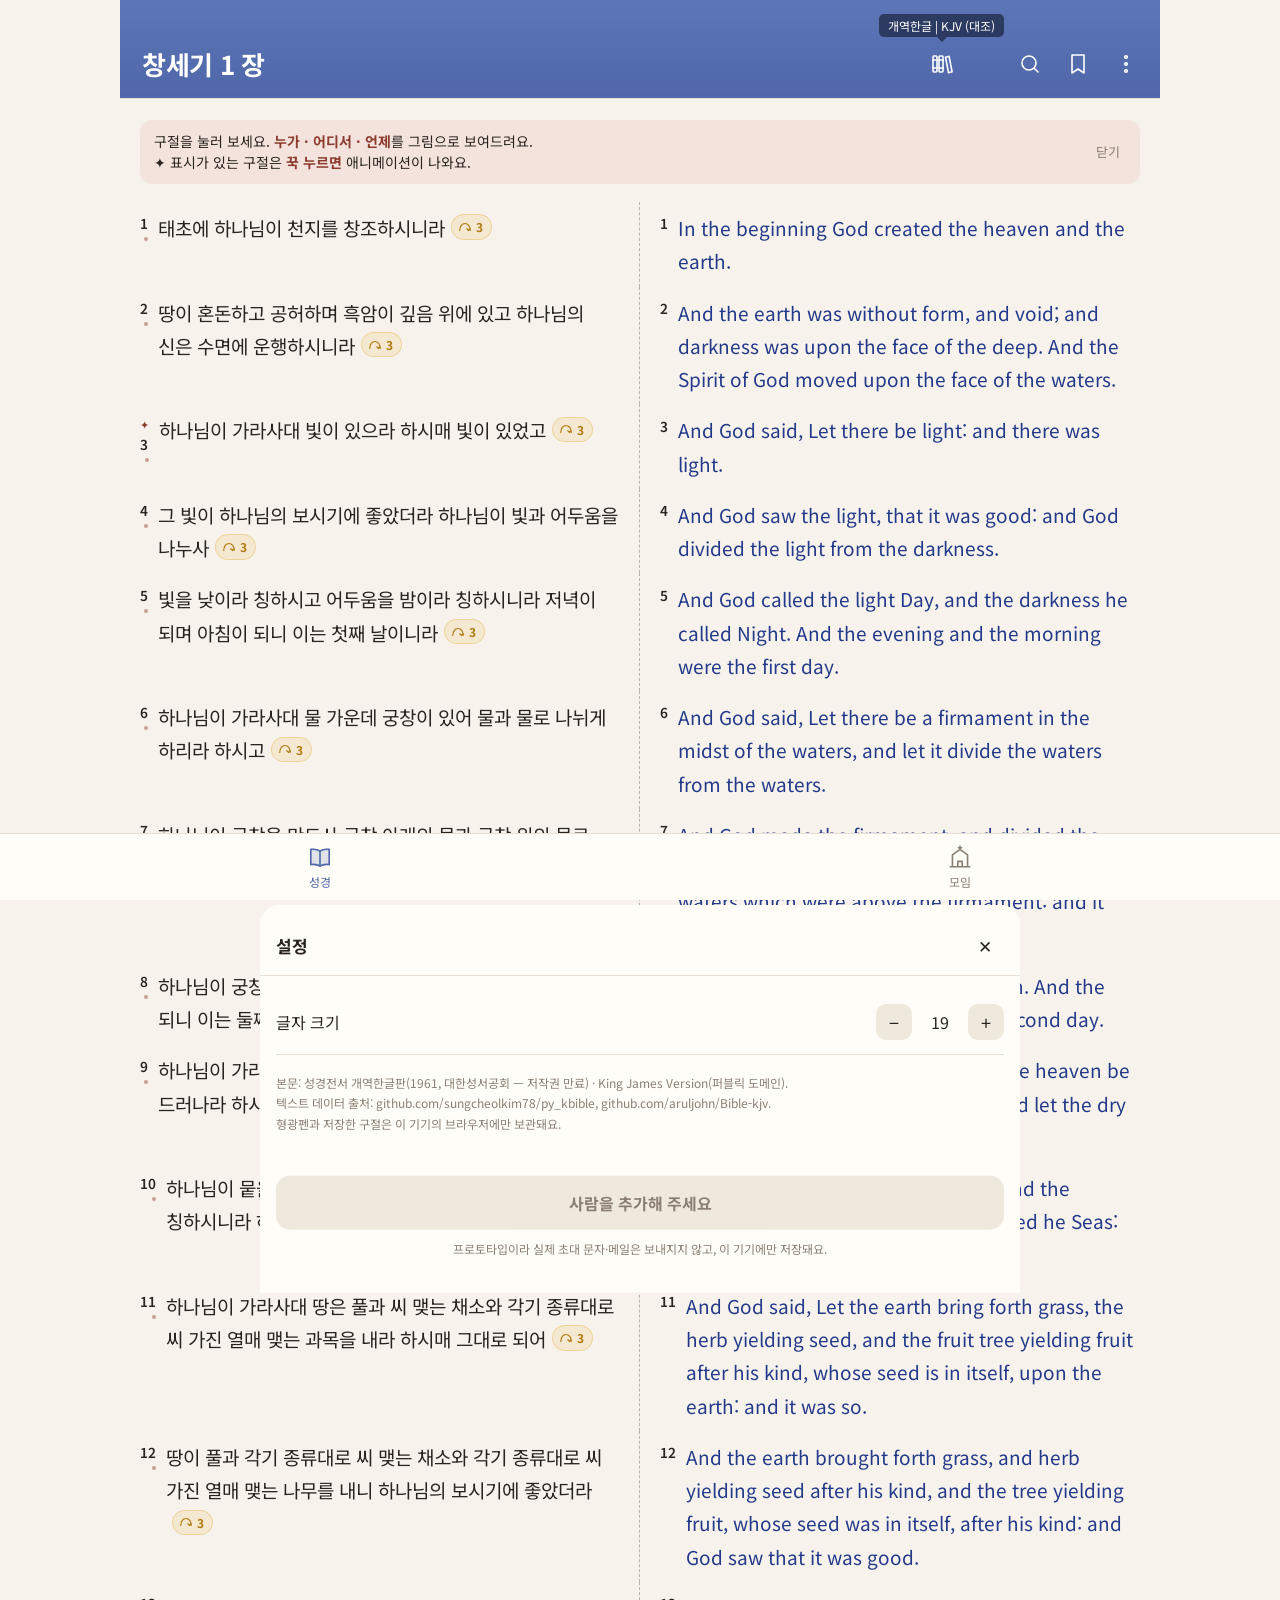
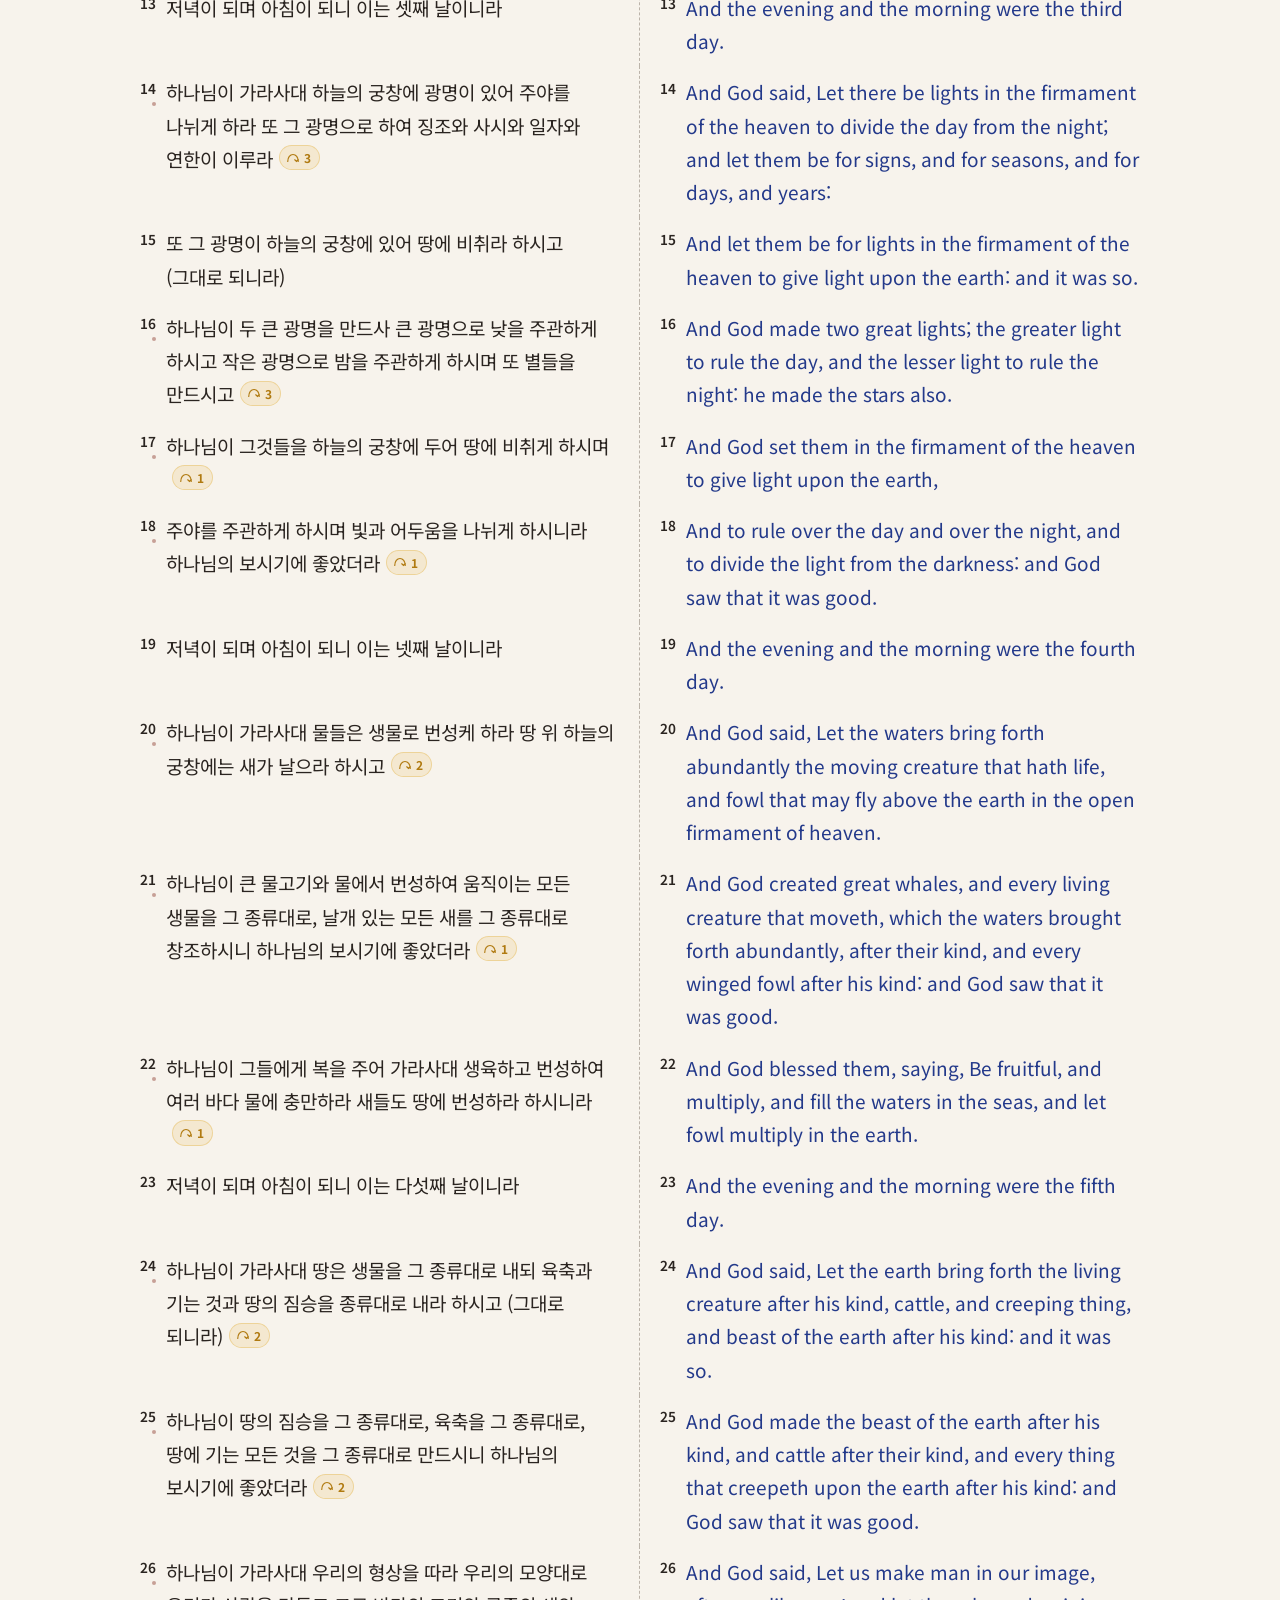
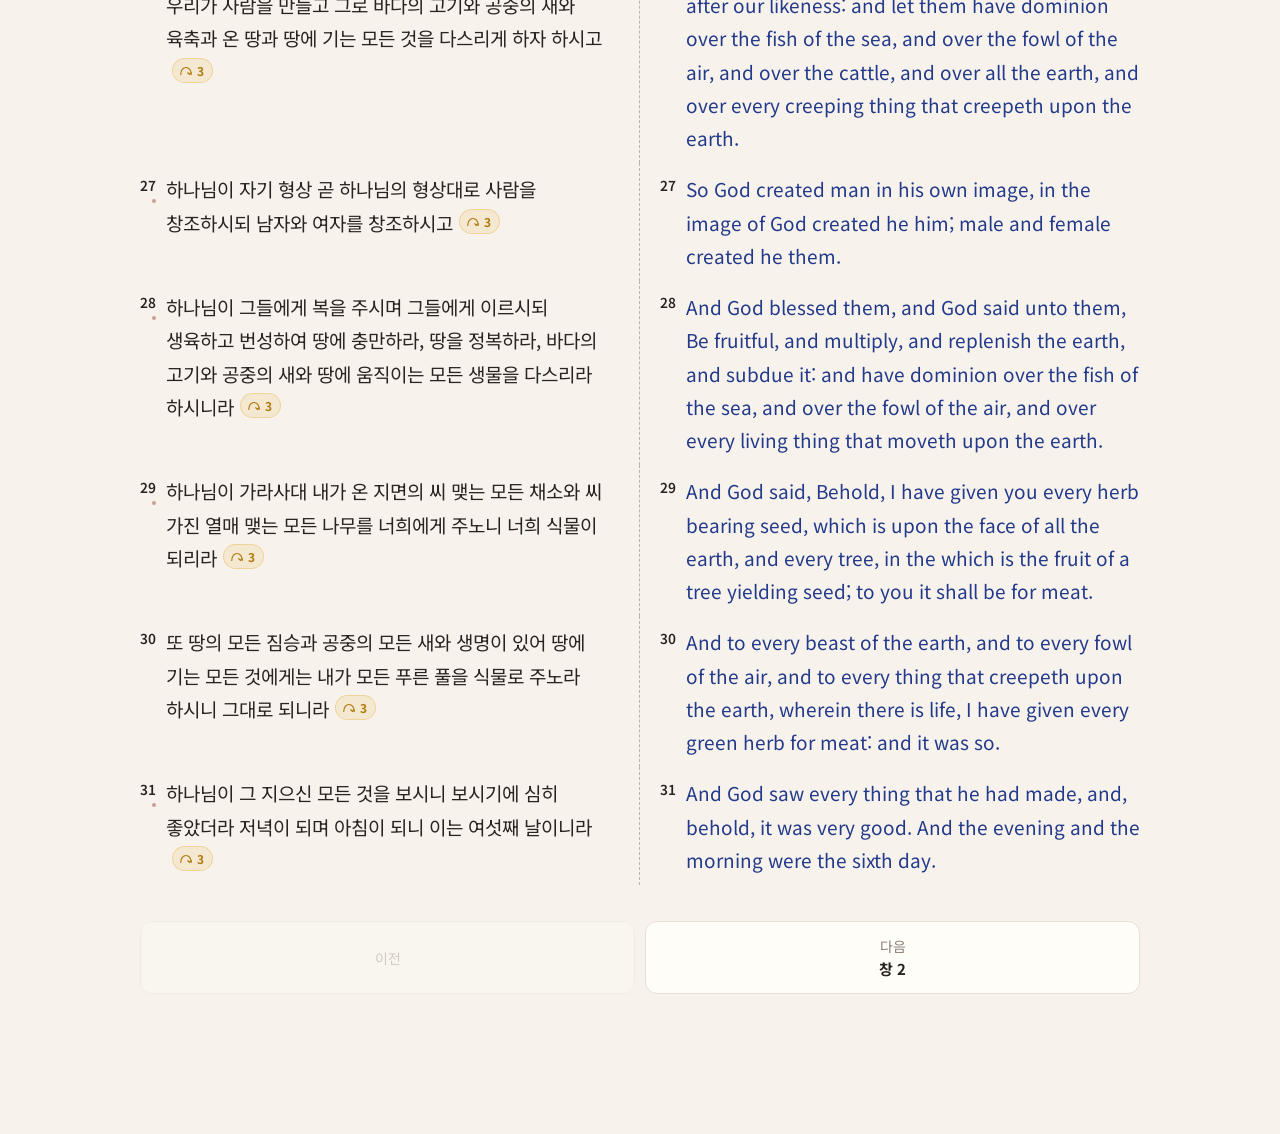
==== commit 1ab1fbcf: "요나 1장 인물·장소·시간, 하이퍼루프 연결 해설(왜 연결될까요?) Co-Authored-By: Claude Opus 5.5 <noreply@anthropic.com> Claude" ====
--- a/index.html
+++ b/index.html
@@ -346,6 +346,23 @@
 .s-story .t{font-family:var(--serif);font-size:15px;line-height:1.7;margin:6px 0}
 .s-story .w{font-size:12px;color:var(--muted)}
 .result .how{font-size:11px;font-weight:400;color:var(--muted);margin-left:6px}
+
+
+.loop-note{position:absolute;left:16px;right:16px;bottom:calc(env(safe-area-inset-bottom) + 150px);margin:0 auto;max-width:560px;padding:14px 16px;border-radius:14px;
+  background:rgba(10,8,18,.72);border:1px solid rgba(255,215,106,.35);color:#efe9de;font-size:15px;line-height:1.65;text-align:left;backdrop-filter:blur(6px)}
+.loop-note small{display:block;color:#ffd76a;font-size:12px;font-weight:700;margin-bottom:4px;letter-spacing:.04em}
+.why-kind{display:inline-block;padding:4px 10px;border-radius:999px;background:color-mix(in srgb,#e0a92e 18%,transparent);color:#b07a10;font-size:13px;font-weight:700;margin-bottom:12px}
+.why-pair{display:grid;gap:8px}
+.why-v{padding:12px 14px;border-radius:12px;background:var(--bg);border:1px solid var(--line)}
+.why-v .r{font-size:13px;font-weight:700;color:var(--brand);margin-bottom:4px}
+.why-v .t{font-family:var(--serif);font-size:15px;line-height:1.7}
+.why-v mark{background:var(--hl);color:inherit}
+.why-arrow{text-align:center;color:#d99a1e;font-size:18px;line-height:1}
+.why-note{margin-top:14px;padding:14px;border-radius:12px;background:color-mix(in srgb,#e0a92e 9%,var(--paper));border:1px solid color-mix(in srgb,#e0a92e 30%,transparent);font-size:15px;line-height:1.75}
+.why-note b{display:block;font-size:12px;color:#b07a10;margin-bottom:4px}
+.why-words{margin-top:12px;font-size:13px;color:var(--muted)}
+.why-words span{display:inline-block;padding:2px 9px;border-radius:999px;background:var(--chip);color:var(--ink);margin:2px 3px 0 0}
+.why-src{font-size:12px;color:var(--muted);margin-top:14px;line-height:1.6}
 
 /* long-press + animation */
 .verse{-webkit-touch-callout:none;-webkit-user-select:none;user-select:none}
@@ -537,6 +554,10 @@
   <div class="sh-body" id="xrBody"></div>
 </section>
 <button class="backchip" id="backChip"></button>
+<section class="sheet" id="whySheet" aria-label="왜 연결될까요">
+  <div class="sh-head"><h2>왜 연결될까요?</h2><button class="icon" data-close>✕</button></div>
+  <div class="sh-body" id="whyBody"></div>
+</section>
 <section class="sheet" id="inviteSheet" aria-label="그룹 채팅 만들기">
   <div class="sh-head"><h2 id="invTitle">그룹 채팅 만들기</h2><button class="icon" data-close>✕</button></div>
   <div class="sh-body">
@@ -739,6 +760,39 @@
 if(state.chrono) loadChrono().then(()=>{ if(BOOKS.length) render(); });
 
 
+
+/* ---------- why are these two verses connected? ---------- */
+let XN=null; const loadXN=()=> XN ? Promise.resolve(XN) : fetch('data/xnotes.json').then(r=>r.json()).then(d=>XN=d).catch(()=>XN={});
+const STEMP=['에게서','으로','에서','에게','부터','까지','하니라','하시니라','이니라','니라','하리라','리라','하시매','하매','하고','하며','하여','이라','라','은','는','이','가','을','를','에','의','와','과','도','로'];
+const STOPW=new Set(['그','이','저','것','자','때','곧','또','및','그러나','그리고','이에','내가','네가','그가','우리','너희','그들','하나','있으니라','하였더라','있더라']);
+function wordsOf(t){ return t.replace(/[^\p{L}\s]/gu,' ').split(/\s+/).map(w=>{ for(const p of STEMP){ if(w.length>p.length+1&&w.endsWith(p)) return w.slice(0,-p.length); } return w; }).filter(w=>w.length>=2&&!STOPW.has(w)&&!/^(있|하|되|이르|가로|그러|아니|말하)/.test(w)); }
+function relKind(a,b){
+  const ot=x=>x[0]<39;
+  if(ot(a)&&!ot(b)) return {k:'구약 → 신약 · 예언과 성취', d:'구약의 말씀이나 사건이 신약에서 다시 인용되거나 이루어진 것으로 연결돼요.'};
+  if(!ot(a)&&ot(b)) return {k:'신약 → 구약 · 인용과 배경', d:'신약이 구약의 말씀을 인용하거나, 그 배경이 되는 구약 장면을 가리켜요.'};
+  if(a[0]===b[0]) return {k:'같은 책 안의 연결', d:'같은 책 안에서 같은 사건이나 표현이 다시 나와요.'};
+  return {k:`같은 주제 · ${ot(a)?'구약':'신약'} 안에서`, d:'다른 책이지만 같은 주제나 비슷한 표현을 다루는 말씀이에요.'};
+}
+async function connectionInfo(from,to){
+  await loadXN();
+  const [fa,ta] = await Promise.all([from,to].map(async ([b,c,v])=>((await loadBook(b))[c]||[])[v-1]||['','']));
+  const wa=wordsOf(fa[0]), wb=new Set(wordsOf(ta[0]));
+  const common=[...new Set(wa.filter(w=>wb.has(w)||[...wb].some(x=>x.length>=2&&(x.startsWith(w)||w.startsWith(x)))))].slice(0,6);
+  const note = XN[`${from.join('-')}>${to.join('-')}`] || '';
+  return {kind:relKind(from,to), note, common, ft:fa[0], tt:ta[0]};
+}
+function showWhy(from,to,info){
+  const hl=t=>{ let h=esc(t); info.common.forEach(w=>{ h=h.replace(new RegExp(w.replace(/[.*+?^${}()|[\]\\]/g,'\\$&'),'g'),m=>`<mark>${m}</mark>`); }); return h; };
+  $('#whyBody').innerHTML = `<div class="why-kind">${info.kind.k}</div>
+    <div class="why-pair"><div class="why-v"><div class="r">${refLabel(from)}</div><div class="t">${hl(info.ft)}</div></div>
+    <div class="why-arrow">⌒ ↓</div>
+    <div class="why-v"><div class="r">${refLabel(to)}</div><div class="t">${hl(info.tt)}</div></div></div>
+    <div class="why-note"><b>${info.note?'해설':'연결 단서'}</b>${info.note ? esc(info.note) : esc(info.kind.d)+(info.common.length?` 두 구절에 함께 나오는 말을 비교해 보세요.`:'')}</div>
+    ${info.common.length?`<div class="why-words">함께 나오는 말 ${info.common.map(w=>`<span>${esc(w)}</span>`).join('')}</div>`:''}
+    <div class="why-src">구절 연결: OpenBible.info 교차참조(CC BY) · 해설은 이 앱에서 쓴 짧은 요약이라, 깊은 해석은 주석이나 설교와 함께 보세요.</div>`;
+  openSheet('#whySheet');
+}
+
 /* ---------- connected verses: hyperloop ride ---------- */
 const XR = {};
 function loadXref(b){ if(!XR[b]) XR[b]=fetch(`data/xref/${pad(b+1)}.json`).then(r=>r.json()).catch(()=>null); return XR[b]; }
@@ -760,9 +814,11 @@
   closeSheets(); clearSel();
   try{
     const mod = await import('./lib/loop.js');
-    await mod.ride({from, to, fromLabel: refLabel(from), toLabel: refLabel(to), books: BOOKS});
+    var info = await connectionInfo(from,to);
+    await mod.ride({from, to, fromLabel: refLabel(from), toLabel: refLabel(to), books: BOOKS, note: info.note || info.kind.d, kind: info.kind.k});
   }catch(e){ console.warn('ride failed', e); }
-  go(to[0],to[1],to[2]);
+  await go(to[0],to[1],to[2]);
+  if(info) setTimeout(()=>showWhy(from,to,info), 350);
   const bc=$('#backChip'); bc.textContent=`← ${refLabel(from)}(으)로 돌아가기`; bc.classList.add('show');
   bc.onclick=()=>{ bc.classList.remove('show'); go(from[0],from[1],from[2]); };
   clearTimeout(rideTo.h); rideTo.h=setTimeout(()=>bc.classList.remove('show'),12000);
@@ -890,7 +946,7 @@
 /* ---------- visual card ---------- */
 const VIZ = {};   // book index -> data promise (only Genesis for now)
 function loadViz(b){
-  const file = {0:'01', 8:'09'}[b];
+  const file = {0:'01', 8:'09', 31:'32'}[b];
   if(!file) return Promise.resolve(null);
   if(!VIZ[b]) VIZ[b] = fetch(`data/viz-${file}.json`).then(r=>r.json()).catch(()=>null);
   return VIZ[b];
@@ -936,7 +992,7 @@
   document.querySelectorAll('#vzTabs button').forEach(b=>b.classList.toggle('on', b.dataset.t===vz.tab));
   const body = $('#vzBody');
   if(!vz.rec){
-    body.innerHTML = `<div class="vz-stage"><div class="vz-empty">그림 자료는 지금 <b>창세기</b>와 <b>사무엘상</b>에만 준비돼 있어요.<br>다른 책은 차례로 추가할 예정이에요.</div></div>`;
+    body.innerHTML = `<div class="vz-stage"><div class="vz-empty">그림 자료는 지금 <b>창세기</b> · <b>사무엘상</b> · <b>요나 1장</b>에 준비돼 있어요.<br>다른 책은 차례로 추가할 예정이에요.</div></div>`;
     return;
   }
   if(vz.tab==='people') drawPeople(body);
@@ -1059,6 +1115,7 @@
   const TL = {
     0: [[-4004,-2347,'태초 ~ 홍수','#c9a27a'],[-2347,-1995,'홍수 이후','#8fa9b8'],[-1995,-1630,'족장 시대','#a7b48a']],
     8: [[-1170,-1094,'엘리 · 사무엘','#c9a27a'],[-1094,-1055,'사울 왕','#8fa9b8'],[-1055,-1010,'다윗 왕','#a7b48a']],
+    31: [[-930,-860,'왕국 분열 후','#c9a27a'],[-860,-790,'엘리사 · 요나','#8fa9b8'],[-790,-722,'북이스라엘 멸망까지','#a7b48a']],
   }[state.b];
   const eras = TL.map(([a,b,t,c])=>({a,b,t,c}));
   const ymin=TL[0][0], ymax=TL[TL.length-1][1];
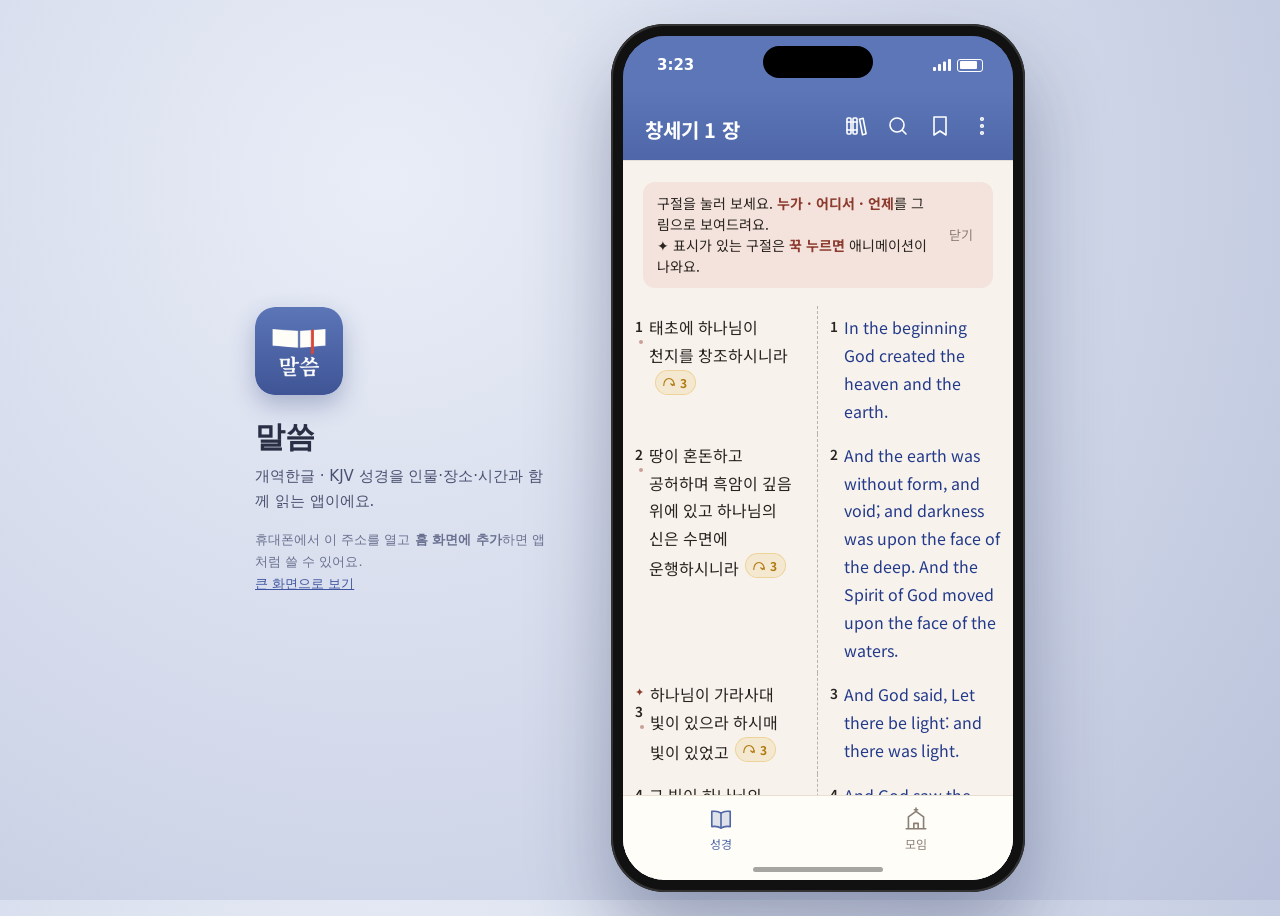
==== commit 5979a9f2: "앱 규격: 홈 화면 설치(PWA), 오프라인 저장, 앱 아이콘, PC에서는 휴대폰 틀로 보기 Co-Authored-By: Claude Opus 5.5 <noreply@anthrop" ====
--- a/index.html
+++ b/index.html
@@ -3,7 +3,23 @@
 <head>
 <meta charset="utf-8">
 <meta name="viewport" content="width=device-width, initial-scale=1, viewport-fit=cover">
-<title>말씀 — 개역한글 · KJV 성경</title>
+<title>말씀 — 걸어서 성경 속으로</title>
+<script>
+/* 큰 화면(PC)에서는 휴대폰 틀 안에 앱을 띄운다 */
+(function(){var q=location.search,inApp=matchMedia('(display-mode: standalone)').matches||navigator.standalone;
+  if(window.top===window.self&&innerWidth>=700&&!inApp&&q.indexOf('noframe')<0) location.replace('frame.html'+location.hash);
+  if(q.indexOf('inframe')>=0||inApp) document.documentElement.classList.add('is-app');
+  if(q.indexOf('inframe')>=0) document.documentElement.classList.add('inframe');})();
+</script>
+<meta name="theme-color" content="#4f67a8">
+<meta name="mobile-web-app-capable" content="yes">
+<meta name="apple-mobile-web-app-capable" content="yes">
+<meta name="apple-mobile-web-app-status-bar-style" content="black-translucent">
+<meta name="apple-mobile-web-app-title" content="말씀">
+<meta name="format-detection" content="telephone=no">
+<link rel="manifest" href="manifest.webmanifest">
+<link rel="icon" href="icons/favicon-32.png">
+<link rel="apple-touch-icon" href="icons/apple-touch-icon.png">
 <link rel="preconnect" href="https://fonts.googleapis.com">
 <link rel="preconnect" href="https://fonts.gstatic.com" crossorigin>
 <link href="https://fonts.googleapis.com/css2?family=Noto+Sans+KR:wght@400;500;700&family=Noto+Serif+KR:wght@400;600&family=EB+Garamond:ital@0;1&display=swap" rel="stylesheet">
@@ -457,6 +473,24 @@
 svg .life-lbl{fill:var(--ink);font-size:12px;font-family:var(--sans)}
 svg .now{stroke:var(--accent);stroke-width:2}
 svg .now-lbl{fill:var(--accent);font-size:12px;font-weight:700;font-family:var(--sans)}
+
+/* ── 앱 규격 ── */
+html,body{overscroll-behavior:none;touch-action:manipulation;-webkit-text-size-adjust:100%}
+.app{min-height:100dvh}
+button,nav,header,.tabbar,.sheet-head,.chip{-webkit-user-select:none;user-select:none;-webkit-touch-callout:none}
+input,textarea,select{font-size:16px}
+html.is-app .app{max-width:none}
+html.inframe .tabbar{padding-bottom:24px}
+@media (display-mode: standalone){ body{-webkit-user-select:none;user-select:none} .verse .col{-webkit-user-select:text;user-select:text} }
+.install{position:fixed;left:12px;right:12px;bottom:calc(env(safe-area-inset-bottom) + 76px);z-index:60;display:flex;align-items:center;gap:12px;
+  padding:12px 12px 12px 14px;border-radius:16px;background:var(--paper);color:var(--ink);box-shadow:0 12px 32px rgba(0,0,0,.18);border:1px solid var(--line);
+  max-width:520px;margin:0 auto;transform:translateY(40px);opacity:0;pointer-events:none;transition:transform .35s,opacity .35s}
+.install.show{transform:none;opacity:1;pointer-events:auto}
+.install img{width:44px;height:44px;border-radius:11px}
+.install .t{flex:1;font-size:13.5px;line-height:1.45}
+.install .t b{font-size:14.5px}
+.install .go{background:var(--brand);color:#fff;padding:9px 14px;border-radius:999px;font-weight:600;font-size:13.5px;white-space:nowrap}
+.install .x{color:var(--muted);padding:6px;font-size:15px}
 </style>
 </head>
 <body>
@@ -1294,5 +1328,22 @@
 }).catch(()=>{ $('#reader').innerHTML='<div class="loading">목록을 불러오지 못했어요.</div>'; });
 })();
 </script>
+<div class="install" id="install"><img src="icons/icon-192.png" alt=""><div class="t"><b>말씀을 앱으로 설치하기</b><br><span id="installHow">홈 화면에 추가하면 앱처럼 열려요</span></div><button class="go" id="installGo">설치</button><button class="x" id="installX" aria-label="닫기">✕</button></div>
+<script>
+/* 앱 설치(홈 화면에 추가) 안내 + 오프라인 저장 */
+(function(){
+  if('serviceWorker' in navigator) addEventListener('load',()=>navigator.serviceWorker.register('sw.js').catch(()=>{}));
+  var el=document.getElementById('install'),go=document.getElementById('installGo'),how=document.getElementById('installHow'),deferred=null;
+  var inApp=matchMedia('(display-mode: standalone)').matches||navigator.standalone, framed=window.top!==window.self;
+  var seen=false; try{seen=localStorage.getItem('installSeen')==='1'}catch(e){}
+  function show(){ if(!inApp&&!framed&&!seen) setTimeout(()=>el.classList.add('show'),2500) }
+  function hide(){ el.classList.remove('show'); try{localStorage.setItem('installSeen','1')}catch(e){} }
+  addEventListener('beforeinstallprompt',e=>{e.preventDefault();deferred=e;show()});
+  var iOS=/iphone|ipad|ipod/i.test(navigator.userAgent);
+  if(iOS){ how.textContent='공유 버튼(□↑) → "홈 화면에 추가"를 눌러 주세요'; go.textContent='알겠어요'; show(); }
+  go.onclick=()=>{ if(deferred){deferred.prompt();deferred.userChoice.finally(hide)} else hide() };
+  document.getElementById('installX').onclick=hide;
+})();
+</script>
 </body>
 </html>
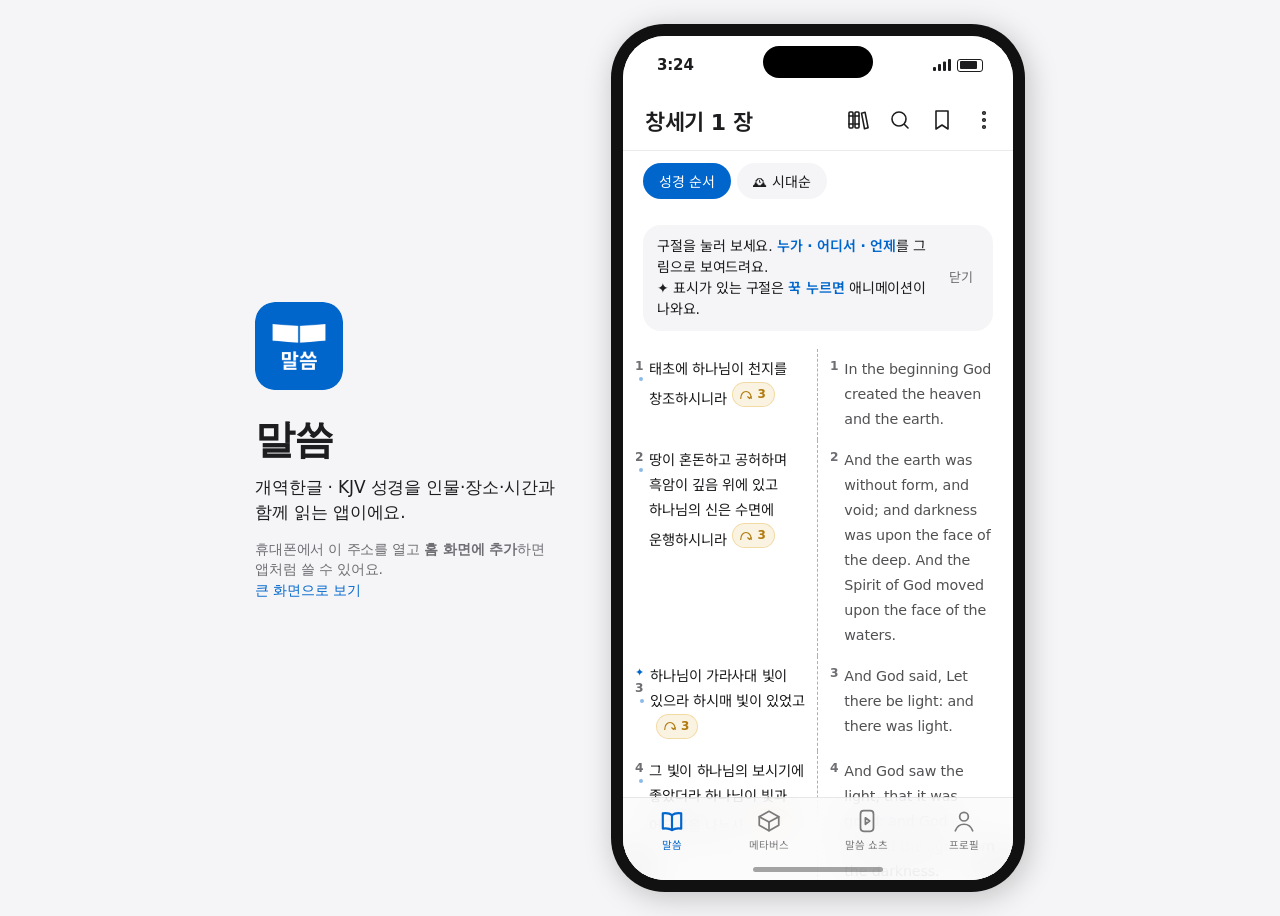
==== commit a3d84004: "1단계: 하단 탭(말씀·메타버스·말씀 쇼츠·프로필), 시대순을 말씀 탭 읽기 방식으로, 글자 크기 슬라이더, 디자인 시스템 적용(흰 캔버스·단일 블루·그림자 없음) Co-Autho" ====
--- a/index.html
+++ b/index.html
@@ -11,10 +11,11 @@
   if(q.indexOf('inframe')>=0||inApp) document.documentElement.classList.add('is-app');
   if(q.indexOf('inframe')>=0) document.documentElement.classList.add('inframe');})();
 </script>
-<meta name="theme-color" content="#4f67a8">
+<meta name="theme-color" content="#ffffff" media="(prefers-color-scheme: light)">
+<meta name="theme-color" content="#000000" media="(prefers-color-scheme: dark)">
 <meta name="mobile-web-app-capable" content="yes">
 <meta name="apple-mobile-web-app-capable" content="yes">
-<meta name="apple-mobile-web-app-status-bar-style" content="black-translucent">
+<meta name="apple-mobile-web-app-status-bar-style" content="default">
 <meta name="apple-mobile-web-app-title" content="말씀">
 <meta name="format-detection" content="telephone=no">
 <link rel="manifest" href="manifest.webmanifest">
@@ -28,7 +29,7 @@
 :root{
   --bg:#f7f3ec; --paper:#fffdf8; --ink:#2a2420; --muted:#8a7f74; --line:#e7dfd2;
   --accent:#8c3b2e; --accent-soft:#f3e3dc; --hl:#fbe9a6; --chip:#efe8dc;
-  --fs:19px;
+  --fs:17px;
   --serif:"Noto Serif KR",serif; --sans:"Noto Sans KR",system-ui,sans-serif; --en:"EB Garamond","Noto Serif KR",serif;
 }
 @media (prefers-color-scheme:dark){
@@ -491,6 +492,119 @@
 .install .t b{font-size:14.5px}
 .install .go{background:var(--brand);color:#fff;padding:9px 14px;border-radius:999px;font-weight:600;font-size:13.5px;white-space:nowrap}
 .install .x{color:var(--muted);padding:6px;font-size:15px}
+
+/* ── 1단계: 흰 배경 ── */
+@media (prefers-color-scheme:light){
+  :root{--bg:#ffffff;--paper:#ffffff;--ink:#1f2330;--muted:#8a8f9c;--line:#ececf1;--chip:#f2f3f7;--soft:#f5f6f9}
+  .ch-seg,.xr-item,.s-q,.why-v,.vz-stage,.search-box input,.inv-add input,.inv-name input{background:var(--soft)}
+}
+:root{--soft:color-mix(in srgb,var(--ink) 5%,var(--bg))}
+/* 읽기 방식 */
+.readmode{display:flex;gap:6px;padding:12px 20px 4px}
+.readmode button{padding:7px 14px;border-radius:999px;font-size:13.5px;color:var(--muted);background:var(--soft);font-weight:500}
+.readmode button.on{background:var(--brand);color:#fff}
+.readmode[hidden]{display:none}
+/* 탭 화면 */
+.tabview{flex:1;padding:28px 22px 140px}
+.tabview[hidden]{display:none}
+.soon{text-align:center;padding:36px 8px 10px}
+.soon .ic{width:84px;height:84px;margin:0 auto 16px;border-radius:26px;display:grid;place-items:center;background:color-mix(in srgb,var(--brand) 10%,var(--bg))}
+.soon .ic svg{width:44px;height:44px;stroke:var(--brand);fill:none;stroke-width:1.5;stroke-linecap:round;stroke-linejoin:round}
+.soon h3{font-size:21px;margin:0 0 8px}
+.soon p{color:var(--muted);line-height:1.7;margin:0;font-size:15px}
+.soon .tag{display:inline-block;margin-top:14px;padding:5px 12px;border-radius:999px;background:var(--soft);color:var(--muted);font-size:12px}
+.plan{margin:26px 0 0;padding:0;list-style:none}
+.plan li{display:flex;gap:12px;align-items:flex-start;padding:14px;border-radius:14px;background:var(--soft);margin-bottom:8px;font-size:14.5px;line-height:1.5}
+.plan li b{display:block;font-size:15px;margin-bottom:2px}
+.plan li span.e{font-size:22px;line-height:1}
+.prof-top{display:flex;align-items:center;gap:14px;margin-bottom:20px}
+.prof-top .lamp{width:64px;height:64px;border-radius:20px;display:grid;place-items:center;font-size:32px;background:color-mix(in srgb,#e0a92e 14%,var(--bg))}
+.prof-top b{font-size:19px;display:block}
+.prof-top small{color:var(--muted);font-size:13px}
+.prof-stats{display:grid;grid-template-columns:repeat(3,1fr);gap:8px;margin-bottom:18px}
+.prof-stats div{background:var(--soft);border-radius:14px;padding:14px 8px;text-align:center}
+.prof-stats b{display:block;font-size:22px;color:var(--brand)}
+.prof-stats span{font-size:12px;color:var(--muted)}
+.prof-menu button{display:flex;align-items:center;justify-content:space-between;width:100%;padding:16px 4px;border-bottom:1px solid var(--line);font-size:15.5px;text-align:left}
+.prof-menu button::after{content:"›";color:var(--muted);font-size:20px}
+/* 글자 크기 */
+.fs-box{padding:4px 0 8px}
+.fs-row{display:flex;align-items:center;gap:12px}
+.fs-row .a{color:var(--muted)}
+.fs-row input[type=range]{flex:1;accent-color:var(--brand);height:28px}
+.fs-presets{display:flex;gap:6px;margin:12px 0}
+.fs-presets button{flex:1;padding:9px 0;border-radius:10px;background:var(--soft);font-size:13px;color:var(--muted)}
+.fs-presets button.on{background:var(--brand);color:#fff}
+.fs-preview{padding:14px 16px;border-radius:14px;background:var(--soft);font-size:var(--fs);line-height:1.75;word-break:keep-all}
+.fs-preview small{display:block;font-size:12px;color:var(--muted);margin-bottom:4px}
+
+/* ════ 디자인 시스템 (design.md 적용: 흰 캔버스 · 파치먼트 · 단일 블루 · 그림자 없음) ════ */
+:root{
+  --primary:#0066cc; --primary-focus:#0071e3;
+  --bg:#ffffff; --paper:#ffffff; --soft:#f5f5f7; --pearl:#fafafc;
+  --ink:#1d1d1f; --muted:#6e6e73; --muted2:#7a7a7a; --line:#e0e0e0; --hair:rgba(0,0,0,.08);
+  --brand:var(--primary); --brand2:var(--primary); --accent:var(--primary); --accent-soft:#f5f5f7; --chip:#f5f5f7; --kjv:#515154;
+  --sans:system-ui,-apple-system,"SF Pro Text","Apple SD Gothic Neo","Noto Sans KR",sans-serif;
+  --r-sm:8px; --r-md:11px; --r-lg:18px;
+}
+@media (prefers-color-scheme:dark){:root{
+  --primary:#2997ff; --bg:#000000; --paper:#1c1c1e; --soft:#1c1c1e; --pearl:#272729;
+  --ink:#f5f5f7; --muted:#a1a1a6; --line:#2a2a2c; --hair:rgba(255,255,255,.1);
+  --brand:#2997ff; --brand2:#2997ff; --accent:#2997ff; --accent-soft:#1c1c1e; --chip:#272729; --kjv:#cccccc}}
+html,body{font-family:var(--sans);letter-spacing:-.01em}
+body{-webkit-font-smoothing:antialiased}
+/* 상단바: 반투명 흰 유리 */
+header.topbar{background:color-mix(in srgb,var(--bg) 80%,transparent);color:var(--ink);
+  backdrop-filter:saturate(180%) blur(20px);-webkit-backdrop-filter:saturate(180%) blur(20px);box-shadow:none;border-bottom:1px solid var(--hair);
+  padding:calc(env(safe-area-inset-top) + 8px) 10px 8px 18px;align-items:center}
+header.topbar .where{color:var(--ink);font-size:22px;font-weight:600;letter-spacing:-.022em;border-radius:var(--r-sm)}
+header.topbar .where:hover{background:var(--soft)}
+header.topbar .icon{color:var(--ink)}
+header.topbar .icon svg{stroke:var(--ink)}
+.ver-chip{background:var(--soft)!important;color:var(--ink)!important}
+/* 하단 탭: 반투명 유리 */
+.tabbar{background:color-mix(in srgb,var(--pearl) 82%,transparent);backdrop-filter:saturate(180%) blur(20px);-webkit-backdrop-filter:saturate(180%) blur(20px);
+  border-top:1px solid var(--hair)}
+.tabbar button{font-size:10.5px;color:var(--muted2);letter-spacing:0}
+.tabbar svg{stroke-width:1.6}
+.tabbar button.on{color:var(--primary)}
+.tabbar button.on svg{fill:none;stroke-width:2}
+/* 그림자는 쓰지 않는다 — 떠 있는 면은 헤어라인으로 */
+.sheet,.more-menu,.ver-menu,.install,.toast,.backchip,.actions{box-shadow:none!important}
+.sheet{border-radius:var(--r-lg) var(--r-lg) 0 0;border-top:1px solid var(--hair)}
+.more-menu,.ver-menu{border:1px solid var(--hair);border-radius:var(--r-lg);background:color-mix(in srgb,var(--pearl) 92%,transparent);
+  backdrop-filter:saturate(180%) blur(20px);-webkit-backdrop-filter:saturate(180%) blur(20px)}
+.install{border:1px solid var(--hair);border-radius:var(--r-lg);background:color-mix(in srgb,var(--pearl) 90%,transparent);backdrop-filter:blur(20px);-webkit-backdrop-filter:blur(20px)}
+.sh-head h2{font-size:21px;font-weight:600;letter-spacing:-.02em}
+/* 버튼: 파란 알약 하나, 누르면 0.95 */
+.ch-start .pri,.install .go,.readmode button.on,.fs-presets button.on,.inv-go,.grp-empty button{background:var(--primary);color:#fff;border-radius:999px;font-weight:400}
+.ch-start .sec{background:transparent;color:var(--primary);border:1px solid var(--primary);border-radius:999px}
+.ch-start button,.install .go,.readmode button,.fs-presets button,.prof-menu button,.plan li,.xr-item,.ch-seg,.s-story,.xr,.tabbar button,.icon{transition:transform .12s}
+.ch-start button:active,.install .go:active,.readmode button:active,.fs-presets button:active,.xr-item:active,.ch-seg:active,.s-story:active,.tabbar button:active,.icon:active,.xr:active{transform:scale(.95)}
+button:focus-visible{outline:2px solid var(--primary-focus);outline-offset:2px}
+.readmode button{border-radius:999px;background:var(--soft);color:var(--ink);font-weight:400;padding:8px 16px;font-size:14px}
+.fs-presets button{border-radius:999px;background:var(--soft);color:var(--ink);font-weight:400}
+input[type=range]{accent-color:var(--primary)}
+/* 카드: 파치먼트 면, 18px, 테두리·그림자 없음 */
+.ch-seg,.xr-item,.s-q,.why-v,.vz-stage,.plan li,.prof-stats div,.fs-preview,.s-story{background:var(--soft);border:0;border-radius:var(--r-lg)}
+.ch-seg.cur{background:color-mix(in srgb,var(--primary) 8%,var(--soft));box-shadow:inset 0 0 0 2px var(--primary-focus)!important}
+.search-box input,.inv-add input,.inv-name input{background:var(--soft);border:1px solid var(--hair);border-radius:999px;padding:12px 20px;font-size:17px}
+/* 본문 */
+.tip{background:var(--soft);border-radius:var(--r-lg);color:var(--ink)}
+.tip b{color:var(--primary);font-weight:600}
+.verse.sel{background:color-mix(in srgb,var(--primary) 7%,transparent)}
+.vn{color:var(--muted)}
+.mode-both .en{color:var(--kjv)}
+.soon h3{font-size:28px;font-weight:600;letter-spacing:-.02em}
+.soon p{font-size:17px;line-height:1.47}
+.soon .ic{border-radius:var(--r-lg);background:var(--soft)}
+.prof-top .lamp{border-radius:var(--r-lg);background:var(--soft)}
+.prof-top b{font-size:21px;font-weight:600}
+.prof-stats b{font-weight:600;color:var(--ink)}
+.prof-menu button{font-size:17px;border-bottom:1px solid var(--hair)}
+.plan li b{font-weight:600}
+b,strong{font-weight:600}
+a{color:var(--primary)}
 </style>
 </head>
 <body>
@@ -510,7 +624,23 @@
       <button class="icon" id="setBtn" aria-label="설정"><svg viewBox="0 0 24 24"><circle cx="12" cy="5" r="1.3"/><circle cx="12" cy="12" r="1.3"/><circle cx="12" cy="19" r="1.3"/></svg></button>
     </div>
   </header>
+  <div class="readmode" id="readMode"><button data-r="canon" class="on">성경 순서</button><button data-r="chrono">🕰 시대순</button></div>
   <main id="reader"><div class="loading">불러오는 중…</div></main>
+
+  <section class="tabview" id="metaView" hidden>
+    <div class="soon"><div class="ic"><svg viewBox="0 0 24 24"><path d="M12 3 3 8l9 5 9-5-9-5z"/><path d="M3 8v8l9 5 9-5V8"/><path d="M12 13v8"/></svg></div>
+      <h3>성경의 현장 속으로</h3><p>지도에서 장소를 고르면 그 장면 안으로<br>걸어 들어가요.</p><span class="tag">준비 중</span></div>
+    <ul class="plan">
+      <li><span class="e">🌊</span><div><b>요나의 배</b>폭풍 치는 갑판 위에서 요나 1장을 들어요</div></li>
+      <li><span class="e">🪨</span><div><b>엘라 골짜기</b>건너편 골리앗을 올려다봐요 · 사무엘상 17장</div></li>
+      <li><span class="e">🗺</span><div><b>여정 지도</b>지금 이야기 속 내 위치에서 다음 장소로</div></li>
+    </ul>
+  </section>
+  <section class="tabview" id="shortsView" hidden>
+    <div class="soon"><div class="ic"><svg viewBox="0 0 24 24"><rect x="6" y="2.5" width="12" height="19" rx="3"/><path d="m10.5 9 4 3-4 3z"/></svg></div>
+      <h3>목사님 말씀 쇼츠</h3><p>설교의 핵심만 짧은 세로 영상으로.<br>보다가 누르면 그 성경 구절로 바로 가요.</p><span class="tag">준비 중</span></div>
+  </section>
+  <section class="tabview" id="profileView" hidden></section>
   <section id="groupView" hidden>
     <div id="chatList">
       <div class="kt-head"><div class="kt-title">채팅 <span>▾</span></div>
@@ -536,8 +666,10 @@
   </section>
 </div>
 <nav class="tabbar" id="tabbar">
-  <button data-tab="bible" class="on"><svg viewBox="0 0 24 24"><path d="M12 6.5C10 5 7 4.5 3.5 5v14c3.5-.5 6.5 0 8.5 1.5 2-1.5 5-2 8.5-1.5V5C17 4.5 14 5 12 6.5z"/><path d="M12 6.5V20"/></svg><span>성경</span></button>
-  <button data-tab="group"><svg viewBox="0 0 24 24"><path d="M3 21h18M5 21V10l7-5 7 5v11M10 21v-5h4v5M12 2v3M10.5 3.5h3"/></svg><span>모임</span></button>
+  <button data-tab="bible" class="on"><svg viewBox="0 0 24 24"><path d="M12 6.5C10 5 7 4.5 3.5 5v14c3.5-.5 6.5 0 8.5 1.5 2-1.5 5-2 8.5-1.5V5C17 4.5 14 5 12 6.5z"/><path d="M12 6.5V20"/></svg><span>말씀</span></button>
+  <button data-tab="meta"><svg viewBox="0 0 24 24"><path d="M12 3 3 8l9 5 9-5-9-5z"/><path d="M3 8v8l9 5 9-5V8"/><path d="M12 13v8"/></svg><span>메타버스</span></button>
+  <button data-tab="shorts"><svg viewBox="0 0 24 24"><rect x="6" y="2.5" width="12" height="19" rx="3"/><path d="m10.5 9 4 3-4 3z"/></svg><span>말씀 쇼츠</span></button>
+  <button data-tab="profile"><svg viewBox="0 0 24 24"><circle cx="12" cy="8" r="4"/><path d="M4 21c1.5-4 4.5-6 8-6s6.5 2 8 6"/></svg><span>프로필</span></button>
 </nav>
 
 <div class="toast" id="toast"></div>
@@ -576,7 +708,6 @@
   <div class="sh-body" id="bmBody"></div>
 </section>
 <div class="more-menu" id="moreMenu">
-  <button id="mChrono"><svg viewBox="0 0 24 24"><path d="M3 12h4l2-6 4 12 2-6h6"/></svg><span><b>시대순으로 읽기</b><small>일어난 순서대로 하나의 이야기로</small></span></button>
   <button id="mSettings"><svg viewBox="0 0 24 24"><circle cx="12" cy="12" r="3"/><path d="M12 2v3M12 19v3M2 12h3M19 12h3M4.9 4.9l2.1 2.1M17 17l2.1 2.1M4.9 19.1 7 17M17 7l2.1-2.1"/></svg><span><b>설정</b><small>글자 크기, 출처</small></span></button>
 </div>
 <section class="sheet" id="chronoSheet" aria-label="시대순으로 읽기">
@@ -606,7 +737,10 @@
 <section class="sheet" id="setSheet" aria-label="설정">
   <div class="sh-head"><h2>설정</h2><button class="icon" data-close>✕</button></div>
   <div class="sh-body">
-    <div class="row"><span>글자 크기</span><div class="stepper"><button id="fsDown">−</button><span id="fsVal">19</span><button id="fsUp">+</button></div></div>
+    <div class="fs-box"><div class="row" style="margin-bottom:8px"><span>글자 크기</span><span id="fsVal" style="color:var(--muted)">18</span></div>
+      <div class="fs-row"><span class="a" style="font-size:13px">가</span><input type="range" id="fsRange" min="14" max="28" step="1"><span class="a" style="font-size:22px">가</span></div>
+      <div class="fs-presets" id="fsPresets"><button data-v="15">작게</button><button data-v="17">보통</button><button data-v="20">크게</button><button data-v="24">아주 크게</button></div>
+      <div class="fs-preview"><small>미리 보기</small>태초에 하나님이 천지를 창조하시니라</div></div>
     <p class="credit">본문: 성경전서 개역한글판(1961, 대한성서공회 — 저작권 만료) · King James Version(퍼블릭 도메인).<br>
     텍스트 데이터 출처: github.com/sungcheolkim78/py_kbible, github.com/aruljohn/Bible-kjv.<br>
     형광펜과 저장한 구절은 이 기기의 브라우저에만 보관돼요.</p>
@@ -621,7 +755,7 @@
   set(k, v){ try{ localStorage.setItem('bible.'+k, JSON.stringify(v)); }catch(e){} }
 };
 let BOOKS = [], cache = {};
-const state = { b:0, c:0, mode: store.get('mode','both'), fs: store.get('fs',19), sel:new Set() };
+const state = { b:0, c:0, mode: store.get('mode','both'), fs: store.get('fs',17), sel:new Set() };
 let marks = store.get('marks', {});   // "b-c-v": 1
 let saved = store.get('saved', []);   // [{b,c,v,t}]
 
@@ -636,7 +770,8 @@
 /* ---------- reader ---------- */
 function applyPrefs(){
   document.documentElement.style.setProperty('--fs', state.fs+'px');
-  $('#fsVal').textContent = state.fs;
+  $('#fsVal').textContent = state.fs+'px'; $('#fsRange').value=state.fs;
+  document.querySelectorAll('#fsPresets button').forEach(b=>b.classList.toggle('on',+b.dataset.v===state.fs));
   $('#reader').className = 'mode-'+state.mode;
   document.querySelectorAll('#modeSeg button').forEach(b=>b.classList.toggle('on', b.dataset.m===state.mode));
   $('#verChip').textContent = {both:'개역한글 | KJV (대조)', ko:'개역한글', en:'KJV'}[state.mode];
@@ -654,6 +789,8 @@
   const vdata = await loadViz(state.b); const vch = vdata ? (vdata.verses[state.c]||[]) : [];
   const xrc = ((await loadXref(state.b))||[])[state.c] || [];
   const unit = B.kor==='시편'?'편':'장';
+  document.querySelectorAll('#readMode button').forEach(b=>b.classList.toggle('on',(b.dataset.r==='chrono')===!!state.chrono));
+  {const d=new Date().toLocaleDateString('sv'),rd=store.get('readDays',[]); if(!rd.includes(d)){rd.push(d);store.set('readDays',rd.slice(-400));}}
   let h = chronoBar();
   if(state.chrono && chronoPos()!=null) store.set('chronoAt',[state.b,state.c]);
   if(vdata && !store.get('tipDone',0)) h += `<div class="tip"><span>구절을 눌러 보세요. <b>누가 · 어디서 · 언제</b>를 그림으로 보여드려요.<br>✦ 표시가 있는 구절은 <b>꾹 누르면</b> 애니메이션이 나와요.</span><button id="tipClose">닫기</button></div>`;
@@ -790,7 +927,11 @@
 $('#setBtn').onclick=e=>{ e.stopPropagation(); $('#moreMenu').classList.toggle('open'); };
 document.addEventListener('click',e=>{ if(!e.target.closest('#moreMenu')) $('#moreMenu').classList.remove('open'); if(!e.target.closest('#ktNewMenu')&&!e.target.closest('#ktNew')) $('#ktNewMenu').classList.remove('open'); });
 $('#mSettings').onclick=()=>{ $('#moreMenu').classList.remove('open'); openSheet('#setSheet'); };
-$('#mChrono').onclick=async()=>{ $('#moreMenu').classList.remove('open'); await loadChrono(); drawChrono(); openSheet('#chronoSheet'); };
+const openChrono=async()=>{ $('#moreMenu').classList.remove('open'); await loadChrono(); drawChrono(); openSheet('#chronoSheet'); };
+document.querySelectorAll('#readMode button').forEach(b=>b.onclick=async()=>{
+  if(b.dataset.r==='chrono') openChrono();
+  else if(state.chrono){ state.chrono=false; store.set('chrono',false); render(); }
+});
 if(state.chrono) loadChrono().then(()=>{ if(BOOKS.length) render(); });
 
 
@@ -1290,17 +1431,37 @@
 document.querySelectorAll('#modeSeg button').forEach(b=>b.onclick=e=>{e.stopPropagation();state.mode=b.dataset.m;store.set('mode',state.mode);applyPrefs();$('#modeSeg').classList.remove('open');});
 $('#verBtn').onclick=e=>{e.stopPropagation();$('#modeSeg').classList.toggle('open');};
 document.addEventListener('click',()=>$('#modeSeg').classList.remove('open'));
-document.querySelectorAll('#tabbar button').forEach(b=>b.onclick=()=>{
-  const g=b.dataset.tab==='group';
-  document.querySelectorAll('#tabbar button').forEach(x=>x.classList.toggle('on',x===b));
-  $('#reader').hidden=g; $('#groupView').hidden=!g;
+const TABS={bible:'#reader',meta:'#metaView',shorts:'#shortsView',profile:'#profileView'};
+const TABNAME={meta:'메타버스',shorts:'말씀 쇼츠',profile:'프로필'};
+function drawProfile(){
+  const mk=Object.keys(marks).length, sv=saved.length, days=store.get('readDays',[]).length;
+  $('#profileView').innerHTML=`<div class="prof-top"><div class="lamp">🪔</div><div><b>나의 말씀</b><small>등불은 읽을수록 밝아져요 (준비 중)</small></div></div>
+  <div class="prof-stats"><div><b>${sv}</b><span>저장한 구절</span></div><div><b>${mk}</b><span>형광펜</span></div><div><b>${Math.max(days,1)}</b><span>읽은 날</span></div></div>
+  <div class="prof-menu">
+    <button id="pfSaved">저장한 구절</button>
+    <button id="pfChrono">시대순 읽기 진도</button>
+    <button id="pfSet">설정 · 글자 크기</button>
+  </div>
+  <ul class="plan"><li><span class="e">📚</span><div><b>66권 책장 · 모은 책갈피</b>다 읽은 책과 변신 책갈피가 여기 모여요 (준비 중)</div></li></ul>`;
+  $('#pfSaved').onclick=()=>{drawSaved();openSheet('#bmSheet');};
+  $('#pfChrono').onclick=()=>openChrono();
+  $('#pfSet').onclick=()=>openSheet('#setSheet');
+}
+function showTab(t){
+  document.querySelectorAll('#tabbar button').forEach(x=>x.classList.toggle('on',x.dataset.tab===t));
+  Object.entries(TABS).forEach(([k,sel])=>$(sel).hidden=k!==t);
+  $('#groupView').hidden=true; $('#readMode').hidden=t!=='bible';
+  const g=t!=='bible';
   document.querySelector('.tb-icons').style.visibility=g?'hidden':'';
-  $('#whereKo').textContent = g ? '모임' : `${BOOKS[state.b].kor} ${state.c+1} ${BOOKS[state.b].kor==='시편'?'편':'장'}`;
-  $('#whereBtn').disabled=g; closeSheets(); window.scrollTo(0,0); if(g) drawRooms();
-});
-
-$('#fsDown').onclick=()=>{state.fs=Math.max(14,state.fs-1);store.set('fs',state.fs);applyPrefs();};
-$('#fsUp').onclick=()=>{state.fs=Math.min(30,state.fs+1);store.set('fs',state.fs);applyPrefs();};
+  $('#whereKo').textContent = g ? TABNAME[t] : `${BOOKS[state.b].kor} ${state.c+1} ${BOOKS[state.b].kor==='시편'?'편':'장'}`;
+  $('#whereBtn').disabled=g; closeSheets(); window.scrollTo(0,0);
+  if(t==='profile') drawProfile();
+}
+document.querySelectorAll('#tabbar button').forEach(b=>b.onclick=()=>showTab(b.dataset.tab));
+
+const setFs=v=>{state.fs=Math.max(14,Math.min(28,+v));store.set('fs',state.fs);applyPrefs();};
+$('#fsRange').oninput=e=>setFs(e.target.value);
+document.querySelectorAll('#fsPresets button').forEach(b=>b.onclick=()=>setFs(b.dataset.v));
 document.addEventListener('keydown',e=>{
   if(e.key==='Escape'){ e.target.blur&&e.target.blur(); closeSheets(); clearSel(); return; }
   if(e.target.matches('input')) return;
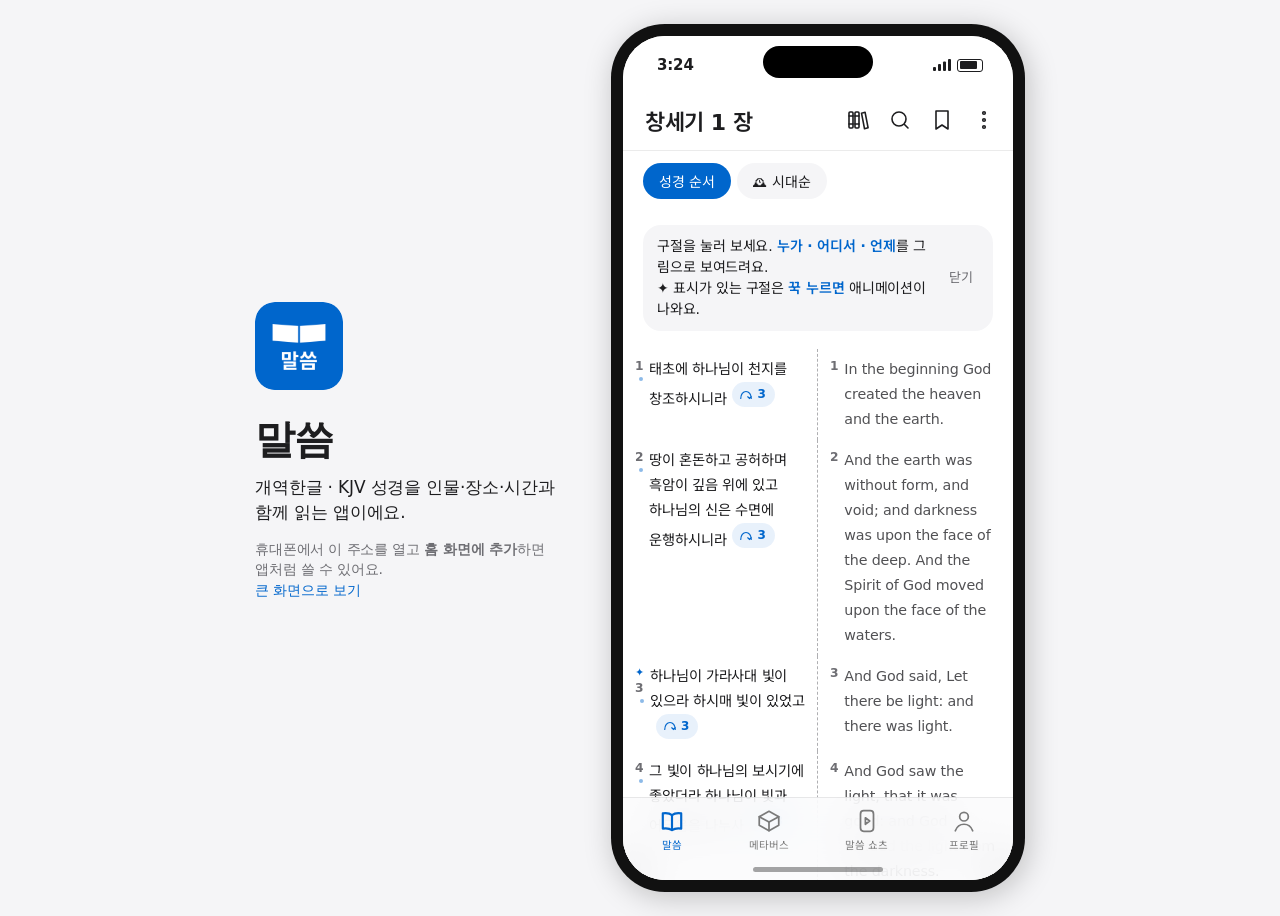
==== commit f34042c8: "1단계 마무리: 지도 기본 줌 넓게, 영상 소리 켜기/끄기(기억), 연결 구절·시각화 탭 버튼을 단일 블루로 Co-Authored-By: Claude Opus 5.5 <norepl" ====
--- a/index.html
+++ b/index.html
@@ -25,587 +25,9 @@
 <link rel="preconnect" href="https://fonts.gstatic.com" crossorigin>
 <link href="https://fonts.googleapis.com/css2?family=Noto+Sans+KR:wght@400;500;700&family=Noto+Serif+KR:wght@400;600&family=EB+Garamond:ital@0;1&display=swap" rel="stylesheet">
 <script src="lib/anim.js" defer></script>
-<style>
-:root{
-  --bg:#f7f3ec; --paper:#fffdf8; --ink:#2a2420; --muted:#8a7f74; --line:#e7dfd2;
-  --accent:#8c3b2e; --accent-soft:#f3e3dc; --hl:#fbe9a6; --chip:#efe8dc;
-  --fs:17px;
-  --serif:"Noto Serif KR",serif; --sans:"Noto Sans KR",system-ui,sans-serif; --en:"EB Garamond","Noto Serif KR",serif;
-}
-@media (prefers-color-scheme:dark){
-  :root{--bg:#181512; --paper:#201c18; --ink:#ece4d8; --muted:#9a8f82; --line:#342e28;
-    --accent:#e08a74; --accent-soft:#3a2721; --hl:#5a4a1c; --chip:#2c2620;}
-}
-*{box-sizing:border-box;-webkit-tap-highlight-color:transparent}
-html,body{margin:0;background:var(--bg);color:var(--ink);font-family:var(--sans)}
-button{font:inherit;color:inherit;background:none;border:0;cursor:pointer}
-.app{max-width:760px;margin:0 auto;min-height:100vh;display:flex;flex-direction:column}
-
-/* top bar */
-header{position:sticky;top:0;z-index:20;background:color-mix(in srgb,var(--bg) 92%,transparent);
-  backdrop-filter:blur(10px);-webkit-backdrop-filter:blur(10px);border-bottom:1px solid var(--line);
-  padding:calc(env(safe-area-inset-top) + 10px) 16px 10px}
-.bar{display:flex;align-items:center;gap:8px}
-.where{flex:1;display:flex;align-items:center;gap:6px;font-weight:700;font-size:18px;padding:6px 10px;border-radius:10px;text-align:left}
-.where:hover{background:var(--chip)}
-.where small{font-weight:400;color:var(--muted);font-size:13px;font-family:var(--en);font-style:italic}
-.where .caret{color:var(--muted);font-size:12px}
-.icon{width:38px;height:38px;border-radius:10px;display:grid;place-items:center;font-size:17px}
-.icon:hover{background:var(--chip)}
-.icon svg{width:20px;height:20px;stroke:currentColor;fill:none;stroke-width:1.8;stroke-linecap:round;stroke-linejoin:round}
-.seg{display:flex;background:var(--chip);border-radius:10px;padding:3px;margin-top:10px}
-.seg button{flex:1;padding:7px 0;border-radius:8px;font-size:14px;color:var(--muted)}
-.seg button.on{background:var(--paper);color:var(--ink);font-weight:500;box-shadow:0 1px 3px rgba(0,0,0,.08)}
-
-/* reader */
-main{flex:1;padding:22px 20px 120px}
-.chap-title{font-family:var(--serif);font-weight:600;font-size:28px;margin:6px 0 2px}
-.chap-sub{color:var(--muted);font-family:var(--en);font-style:italic;margin-bottom:22px}
-.verse{display:flex;gap:12px;padding:9px 10px;margin:0 -10px;border-radius:10px;cursor:pointer;transition:background .15s}
-.verse:hover{background:color-mix(in srgb,var(--chip) 55%,transparent)}
-.verse.sel{background:var(--accent-soft)}
-.verse.mark .txt{background:linear-gradient(transparent 55%,var(--hl) 55%)}
-.vn{flex:0 0 auto;min-width:22px;text-align:right;color:var(--accent);font-size:12px;font-weight:700;padding-top:calc(var(--fs)*.35)}
-.vt{flex:1;min-width:0}
-.ko{font-family:var(--serif);font-size:var(--fs);line-height:1.85;word-break:keep-all}
-.en{font-family:var(--en);font-size:calc(var(--fs)*1.02);line-height:1.6;color:var(--ink)}
-.mode-both .en{color:var(--muted);margin-top:4px;font-size:calc(var(--fs)*.92)}
-.mode-ko .en,.mode-en .ko{display:none}
-.verse.flash{animation:flash 1.6s ease}
-@keyframes flash{0%,40%{background:var(--hl)}100%{background:transparent}}
-
-.pager{display:flex;gap:10px;margin-top:36px}
-.pager button{flex:1;padding:14px;border:1px solid var(--line);border-radius:12px;background:var(--paper);font-size:14px;color:var(--muted)}
-.pager button:hover:not(:disabled){color:var(--ink);border-color:var(--muted)}
-.pager button:disabled{opacity:.35;cursor:default}
-.pager b{display:block;color:var(--ink);font-size:15px;margin-top:2px}
-
-/* action bar for selected verses */
-.actions{position:fixed;left:50%;bottom:calc(env(safe-area-inset-bottom) + 18px);transform:translate(-50%,140%);
-  background:var(--ink);color:var(--bg);border-radius:14px;padding:6px;display:flex;gap:2px;z-index:30;
-  transition:transform .25s ease;box-shadow:0 8px 30px rgba(0,0,0,.25)}
-.actions.show{transform:translate(-50%,0)}
-.actions button{padding:9px 14px;border-radius:10px;font-size:14px;white-space:nowrap}
-.actions button:hover{background:rgba(127,127,127,.25)}
-.actions .count{padding:9px 10px 9px 12px;font-size:13px;opacity:.7;white-space:nowrap}
-.toast{position:fixed;left:50%;top:calc(env(safe-area-inset-top) + 76px);transform:translateX(-50%);background:var(--ink);color:var(--bg);
-  padding:9px 16px;border-radius:999px;font-size:14px;opacity:0;pointer-events:none;transition:opacity .2s;z-index:60}
-.toast.show{opacity:1}
-
-/* sheets */
-.scrim{position:fixed;inset:0;background:rgba(20,15,10,.35);z-index:40;opacity:0;pointer-events:none;transition:opacity .2s}
-.scrim.show{opacity:1;pointer-events:auto}
-.sheet{position:fixed;left:0;right:0;bottom:0;margin:0 auto;max-width:760px;max-height:86vh;background:var(--paper);
-  border-radius:20px 20px 0 0;z-index:50;transform:translateY(105%);transition:transform .28s cubic-bezier(.2,.8,.2,1);
-  display:flex;flex-direction:column;padding-bottom:env(safe-area-inset-bottom)}
-.sheet.show{transform:none}
-.sh-head{display:flex;align-items:center;gap:8px;padding:14px 16px 10px;border-bottom:1px solid var(--line)}
-.sh-head h2{flex:1;margin:0;font-size:17px}
-.sh-body{overflow:auto;padding:14px 16px 24px}
-.tabs{display:flex;gap:6px;margin-bottom:14px}
-.tabs button{padding:7px 14px;border-radius:999px;background:var(--chip);font-size:14px;color:var(--muted)}
-.tabs button.on{background:var(--ink);color:var(--paper)}
-.grid-books{display:grid;grid-template-columns:repeat(auto-fill,minmax(104px,1fr));gap:6px}
-.grid-books button{padding:11px 8px;border-radius:10px;background:var(--chip);font-size:14px;text-align:center}
-.grid-books button.cur{background:var(--accent);color:#fff}
-.grid-books button:hover:not(.cur){outline:1px solid var(--muted)}
-.grid-ch{display:grid;grid-template-columns:repeat(auto-fill,minmax(48px,1fr));gap:6px}
-.grid-ch button{aspect-ratio:1;border-radius:10px;background:var(--chip);font-size:15px}
-.grid-ch button.cur{background:var(--accent);color:#fff}
-.backlink{font-size:14px;color:var(--accent);margin-bottom:12px;display:inline-block}
-
-.search-box{display:flex;gap:8px}
-.search-box input{flex:1;padding:12px 14px;border-radius:12px;border:1px solid var(--line);background:var(--bg);color:var(--ink);font:inherit;font-size:16px}
-.search-box input:focus{outline:2px solid var(--accent);outline-offset:-1px}
-.search-box button{padding:0 16px;border-radius:12px;background:var(--accent);color:#fff;font-weight:500}
-.hint{color:var(--muted);font-size:13px;margin:10px 2px}
-.result{padding:12px 4px;border-bottom:1px solid var(--line);cursor:pointer}
-.result:hover{background:color-mix(in srgb,var(--chip) 50%,transparent)}
-.result .ref{font-size:13px;color:var(--accent);font-weight:700;margin-bottom:3px}
-.result .t{font-family:var(--serif);font-size:15px;line-height:1.7}
-.result mark{background:var(--hl);color:inherit;border-radius:2px}
-.progress{height:3px;background:var(--line);border-radius:3px;overflow:hidden;margin-top:10px}
-.progress i{display:block;height:100%;background:var(--accent);width:0;transition:width .15s}
-
-.row{display:flex;align-items:center;justify-content:space-between;padding:14px 0;border-bottom:1px solid var(--line)}
-.stepper{display:flex;align-items:center;gap:6px}
-.stepper button{width:36px;height:36px;border-radius:10px;background:var(--chip);font-size:18px}
-.stepper span{min-width:44px;text-align:center;font-variant-numeric:tabular-nums}
-.empty{color:var(--muted);text-align:center;padding:30px 0;font-size:14px}
-.bm{display:flex;align-items:flex-start;gap:8px}
-.bm .result{flex:1}
-.bm .del{color:var(--muted);padding:12px 8px;font-size:13px}
-.credit{color:var(--muted);font-size:12px;line-height:1.7;margin-top:18px}
-.loading{color:var(--muted);padding:40px 0;text-align:center}
-
-
-
-/* ===== 대조(parallel) layout, blue top bar, bottom tabs ===== */
-:root{--brand:#4f67a8;--brand2:#5c76b8;--kjv:#23398a}
-@media (prefers-color-scheme:dark){:root{--brand:#2d3d68;--brand2:#34477a;--kjv:#9fb4f0}}
-.app{max-width:1040px}
-header.topbar{position:sticky;top:0;z-index:20;display:flex;align-items:flex-end;gap:8px;
-  background:linear-gradient(180deg,var(--brand2),var(--brand));border:0;backdrop-filter:none;-webkit-backdrop-filter:none;
-  padding:calc(env(safe-area-inset-top) + 14px) 12px 12px 18px;color:#fff;box-shadow:0 1px 0 rgba(0,0,0,.08)}
-header.topbar .where{flex:1;min-width:0;white-space:nowrap;overflow:hidden;text-overflow:ellipsis;font-size:26px;font-weight:700;color:#fff;padding:4px 4px;letter-spacing:-.01em}
-header.topbar .where:hover{background:rgba(255,255,255,.12)}
-.tb-icons{display:flex;align-items:flex-end;gap:4px}
-header.topbar .icon{width:44px;height:44px;color:#fff}
-header.topbar .icon:hover{background:rgba(255,255,255,.14)}
-header.topbar .icon svg{width:24px;height:24px;stroke-width:1.6}
-.ver-wrap{position:relative;display:flex;flex-direction:column;align-items:center}
-.ver-chip{position:relative;margin-bottom:5px;white-space:nowrap;background:rgba(30,40,70,.75);color:#fff;font-size:12px;padding:3px 9px;border-radius:5px;pointer-events:none}
-.ver-chip::after{content:"";position:absolute;left:50%;top:100%;margin-left:-5px;border:5px solid transparent;border-top-color:rgba(30,40,70,.75)}
-.ver-menu{position:absolute;top:calc(100% + 6px);right:-40px;background:var(--paper);color:var(--ink);border-radius:12px;box-shadow:0 10px 30px rgba(0,0,0,.18);
-  padding:6px;display:none;flex-direction:column;min-width:190px;z-index:30}
-.ver-menu.open{display:flex}
-.ver-menu button{text-align:left;padding:10px 12px;border-radius:8px;font-size:14px}
-.ver-menu button:hover{background:var(--chip)}
-.ver-menu button.on{color:var(--brand);font-weight:700}
-.ver-menu button.on::after{content:" ✓"}
-
-main{padding:22px 0 140px}
-#reader .tip{margin:0 20px 18px}
-#reader .pager{margin:36px 20px 0}
-.verse{display:grid;grid-template-columns:1fr;gap:0;padding:0;margin:0;border-radius:0}
-.mode-both .verse{grid-template-columns:1fr 1fr}
-.col{display:flex;gap:10px;padding:9px 20px}
-.mode-both .ko-col{border-right:1px dashed color-mix(in srgb,var(--muted) 55%,transparent)}
-.mode-ko .en-col,.mode-en .ko-col{display:none}
-.vn{color:var(--ink);font-size:calc(var(--fs)*.72);font-weight:600;min-width:auto;padding-top:calc(var(--fs)*.12);text-align:left}
-.ko,.en{font-family:var(--sans);font-size:var(--fs);line-height:1.75;word-break:keep-all;flex:1;min-width:0}
-.en{color:var(--kjv)}
-.mode-both .en{color:var(--kjv);margin:0;font-size:var(--fs)}
-.mode-en .en{color:var(--ink)}
-.verse.has-viz .vn::after{margin:4px auto 0}
-.mode-both .verse .en-col .vn::after,.mode-both .verse .en-col .vn::before{display:none}
-.verse.mark .txt{background:linear-gradient(transparent 60%,var(--hl) 60%)}
-
-#groupView{flex:1;padding:40px 24px 140px}
-.grp-empty{max-width:420px;margin:40px auto;text-align:center;color:var(--muted)}
-.grp-empty svg{width:56px;height:56px;stroke:var(--brand);fill:none;stroke-width:1.4;stroke-linecap:round;stroke-linejoin:round}
-.grp-empty h3{color:var(--ink);font-size:20px;margin:14px 0 8px}
-.grp-empty p{line-height:1.7;font-size:15px;margin:0}
-.grp-empty button{margin:22px 0 14px;background:var(--brand);color:#fff;padding:12px 26px;border-radius:999px;font-weight:500}
-.grp-empty .grp-sub{font-size:12px}
-
-.tabbar{position:fixed;left:0;right:0;bottom:0;z-index:25;display:flex;background:var(--paper);border-top:1px solid var(--line);
-  padding:6px 0 calc(env(safe-area-inset-bottom) + 6px)}
-.tabbar button{flex:1;display:flex;flex-direction:column;align-items:center;gap:3px;font-size:12px;color:var(--muted);padding:4px 0}
-.tabbar svg{width:26px;height:26px;stroke:currentColor;fill:none;stroke-width:1.5;stroke-linecap:round;stroke-linejoin:round}
-.tabbar button.on{color:var(--brand)}
-.tabbar button.on svg{fill:color-mix(in srgb,var(--brand) 18%,transparent)}
-.sheet{bottom:0;z-index:50}
-.toast{top:calc(env(safe-area-inset-top) + 86px)}
-@media (max-width:520px){
-  header.topbar .where{font-size:20px}
-  header.topbar .icon{width:38px}
-  .col{padding:8px 12px;gap:6px}
-  .ko,.en,.mode-both .en{font-size:calc(var(--fs)*.84)}
-  .ver-chip{display:none}
-}
-
-
-/* ⋮ menu */
-.more-menu{position:fixed;top:calc(env(safe-area-inset-top) + 78px);right:max(12px,calc(50vw - 520px + 12px));z-index:45;background:var(--paper);border-radius:14px;
-  box-shadow:0 12px 36px rgba(0,0,0,.2);padding:6px;display:none;min-width:250px}
-.more-menu.open{display:block}
-.more-menu button{display:flex;gap:12px;align-items:center;width:100%;text-align:left;padding:11px 12px;border-radius:10px}
-.more-menu button:hover{background:var(--chip)}
-.more-menu svg{width:22px;height:22px;stroke:var(--brand);fill:none;stroke-width:1.8;stroke-linecap:round;stroke-linejoin:round;flex:0 0 auto}
-.more-menu b{display:block;font-size:15px}
-.more-menu small{display:block;font-size:12px;color:var(--muted);margin-top:2px}
-/* chronological storyline */
-.ch-intro{font-size:14px;color:var(--muted);line-height:1.7;margin:0 0 14px}
-.ch-start{display:flex;gap:8px;margin-bottom:18px}
-.ch-start button{flex:1;padding:12px;border-radius:12px;font-weight:500;font-size:14px}
-.ch-start .pri{background:var(--brand);color:#fff}
-.ch-start .sec{background:var(--chip)}
-.ch-era{position:relative;padding-left:26px;margin-bottom:6px}
-.ch-era::before{content:"";position:absolute;left:8px;top:6px;bottom:-6px;width:2px;background:var(--line)}
-.ch-era h3{margin:0 0 8px -26px;font-size:15px;display:flex;align-items:center;gap:10px}
-.ch-era h3 i{width:18px;height:18px;border-radius:50%;background:var(--brand);box-shadow:0 0 0 4px color-mix(in srgb,var(--brand) 18%,transparent);flex:0 0 auto}
-.ch-seg{display:block;width:100%;text-align:left;padding:11px 14px;border-radius:12px;background:var(--bg);margin-bottom:8px;border:1px solid transparent}
-.ch-seg:hover{border-color:var(--line)}
-.ch-seg.cur{border-color:var(--brand);background:color-mix(in srgb,var(--brand) 8%,var(--bg))}
-.ch-seg .d{font-size:12px;color:var(--brand);font-weight:700}
-.ch-seg .t{font-size:15px;font-weight:700;margin:2px 0}
-.ch-seg .r{font-size:13px;color:var(--muted);line-height:1.5}
-.ch-gap{margin:4px 0 14px;padding:10px 14px;border-radius:12px;border:1px dashed var(--line);font-size:13px;color:var(--muted)}
-.chrono-bar{margin:0 20px 16px;padding:12px 14px;border-radius:14px;background:color-mix(in srgb,var(--brand) 9%,var(--paper));border:1px solid color-mix(in srgb,var(--brand) 25%,transparent)}
-.chrono-bar .top{display:flex;align-items:center;gap:8px;font-size:13px;color:var(--brand);font-weight:700}
-.chrono-bar .top button{margin-left:auto;font-size:12px;color:var(--muted);font-weight:400;padding:4px 8px;border-radius:8px;background:var(--chip)}
-.chrono-bar .tt{font-size:16px;font-weight:700;margin:3px 0 8px}
-.chrono-bar .prog{height:5px;border-radius:5px;background:var(--line);overflow:hidden}
-.chrono-bar .prog i{display:block;height:100%;background:var(--brand)}
-.chrono-bar .meta{display:flex;justify-content:space-between;font-size:12px;color:var(--muted);margin-top:6px}
-
-
-/* connected verses (hyperloop) */
-.xr{display:inline-flex;align-items:center;gap:4px;margin-left:6px;padding:2px 8px 2px 6px;border-radius:999px;background:color-mix(in srgb,#e0a92e 14%,transparent);
-  color:#b07a10;font-family:var(--sans);font-size:12px;font-weight:700;vertical-align:2px;line-height:1.6;cursor:pointer;border:1px solid color-mix(in srgb,#e0a92e 35%,transparent)}
-.xr svg{width:14px;height:14px;stroke:currentColor;fill:none;stroke-width:2;stroke-linecap:round}
-.xr:hover{background:color-mix(in srgb,#e0a92e 26%,transparent)}
-@media (prefers-color-scheme:dark){.xr{color:#f1c55a}}
-.mode-both .en-col .xr{display:none}
-.xr-item{display:block;width:100%;text-align:left;padding:14px;border-radius:14px;background:var(--bg);margin-bottom:10px;border:1px solid var(--line)}
-.xr-item:hover{border-color:#e0a92e}
-.xr-item svg{width:18px;height:18px;stroke:currentColor;fill:none;stroke-width:2;stroke-linecap:round;flex:0 0 auto}
-.xr-item .ref{display:flex;align-items:center;gap:8px;font-weight:700;font-size:15px;color:#b07a10}
-.xr-item .ref span{margin-left:auto;font-size:13px;color:#fff;background:#d99a1e;padding:4px 10px;border-radius:999px}
-.xr-item .t{font-family:var(--sans);font-size:15px;line-height:1.7;margin-top:6px;color:var(--ink)}
-.xr-from{font-size:13px;color:var(--muted);margin:0 0 12px;line-height:1.6}
-.loop-overlay{position:fixed;inset:0;z-index:90;background:#05040a;opacity:0;animation:loopin .35s forwards}
-.loop-overlay.out{animation:loopout .4s forwards}
-@keyframes loopin{to{opacity:1}} @keyframes loopout{from{opacity:1}to{opacity:0}}
-.loop-overlay canvas{position:absolute;inset:0;width:100%;height:100%}
-.loop-hud{position:absolute;inset:0;pointer-events:none;color:#efe9de;font-family:"Noto Sans KR",sans-serif}
-.loop-flash{position:absolute;inset:0;background:#fff7dc;opacity:0;pointer-events:none}
-.loop-skip{position:absolute;top:calc(env(safe-area-inset-top) + 16px);right:16px;padding:9px 14px;border-radius:999px;background:rgba(255,255,255,.14);color:#efe9de;font-size:13px;z-index:2}
-.loop-book{position:absolute;left:0;right:0;bottom:calc(env(safe-area-inset-bottom) + 70px);text-align:center;font-size:14px;letter-spacing:.12em;text-shadow:0 2px 10px #000}
-.loop-book b{display:block;font-size:26px;color:#ffd76a;letter-spacing:.06em;margin-top:4px}
-.loop-route{position:absolute;left:0;right:0;top:calc(env(safe-area-inset-top) + 74px);display:flex;align-items:center;justify-content:center;gap:12px;font-weight:700;font-size:17px;text-shadow:0 2px 10px #000}
-.loop-route i{width:60px;height:2px;background:linear-gradient(90deg,#efe9de,#ffd76a)}
-.loop-route .to{color:#ffd76a}
-.loop-ends{position:absolute;left:12px;right:12px;bottom:calc(env(safe-area-inset-bottom) + 120px);display:flex;justify-content:space-between;font-size:13px;color:#cfc6b6;text-shadow:0 1px 6px #000}
-.loop-cap{position:absolute;left:0;right:0;bottom:calc(env(safe-area-inset-bottom) + 70px);text-align:center;font-size:14px;color:#ffd76a;padding:0 20px;text-shadow:0 1px 8px #000}
-.backchip{position:fixed;left:50%;transform:translateX(-50%);bottom:calc(env(safe-area-inset-bottom) + 84px);z-index:30;padding:10px 16px;border-radius:999px;background:var(--ink);color:var(--bg);font-size:14px;box-shadow:0 8px 24px rgba(0,0,0,.25);display:none}
-.backchip.show{display:block}
-
-
-/* ===== 모임 (KakaoTalk-style) ===== */
-#groupView{padding:0 0 140px}
-.kt-head{display:flex;align-items:center;gap:6px;padding:18px 16px 8px}
-.kt-title{flex:1;font-size:22px;font-weight:700}
-.kt-title span{font-size:14px}
-.kt-ic{width:40px;height:40px;border-radius:10px;display:grid;place-items:center}
-.kt-ic:hover{background:var(--chip)}
-.kt-ic svg{width:24px;height:24px;stroke:currentColor;fill:none;stroke-width:1.6;stroke-linecap:round;stroke-linejoin:round}
-.kt-new{display:none;margin:0 16px 10px;background:var(--paper);border-radius:16px;box-shadow:0 10px 30px rgba(0,0,0,.12);border:1px solid var(--line);padding:14px}
-.kt-new.open{display:block}
-.kt-new-row{display:flex;gap:8px;padding-bottom:12px;border-bottom:1px solid var(--line)}
-.kt-new-row button{flex:1;display:flex;flex-direction:column;align-items:center;gap:6px;padding:10px 0;border-radius:12px;font-size:14px}
-.kt-new-row button:hover{background:var(--chip)}
-.kt-new-row svg{width:28px;height:28px;stroke:currentColor;fill:none;stroke-width:1.6;stroke-linejoin:round;stroke-linecap:round}
-.kt-new-sub{padding-top:12px;font-size:14px}.kt-new-sub p{margin:4px 0 0;color:var(--muted);font-size:13px;line-height:1.5}
-.kt-chips{display:flex;gap:8px;padding:6px 16px 10px}
-.kt-chips button{padding:8px 16px;border-radius:999px;border:1px solid var(--line);font-size:14px}
-.kt-chips button.on{background:var(--ink);color:var(--paper);border-color:var(--ink)}
-.kt-chips i{font-style:normal;background:#f05a28;color:#fff;border-radius:999px;padding:1px 7px;font-size:12px;margin-left:4px}
-.kt-chips i:empty{display:none}
-.room{display:flex;gap:12px;align-items:center;width:100%;text-align:left;padding:10px 16px}
-.room:hover{background:var(--chip)}
-.av{width:52px;height:52px;border-radius:20px;flex:0 0 auto;display:grid;place-items:center;color:#fff;font-weight:700;font-size:16px;overflow:hidden;position:relative}
-.av.grid{display:grid;grid-template-columns:1fr 1fr;gap:2px;background:none}
-.av.grid{grid-template-rows:1fr 1fr}
-.av.grid span{border-radius:9px;display:grid;place-items:center;font-size:11px;color:#fff;width:100%;height:100%}
-.room .mid{flex:1;min-width:0}
-.room .nm{font-size:16px;font-weight:700;white-space:nowrap;overflow:hidden;text-overflow:ellipsis}
-.room .nm em{font-style:normal;color:var(--muted);font-weight:400;margin-left:6px;font-size:14px}
-.room .last{font-size:14px;color:var(--muted);margin-top:3px;white-space:nowrap;overflow:hidden;text-overflow:ellipsis}
-.room .side{text-align:right;flex:0 0 auto;font-size:12px;color:var(--muted)}
-.room .badge{display:inline-block;margin-top:6px;background:#f05a28;color:#fff;border-radius:999px;min-width:20px;padding:2px 6px;font-size:12px;text-align:center}
-.kt-empty{padding:40px 24px;text-align:center;color:var(--muted);font-size:14px;line-height:1.7}
-/* chat room */
-#chatRoom{position:fixed;inset:0;z-index:35;background:#b2c7d9;display:flex;flex-direction:column;max-width:1040px;margin:0 auto}
-@media (prefers-color-scheme:dark){#chatRoom{background:#29323b}}
-#chatRoom[hidden]{display:none}
-.kr-head{display:flex;align-items:center;gap:6px;padding:calc(env(safe-area-inset-top) + 10px) 10px 10px;background:inherit}
-.kr-title{flex:1;font-size:17px}.kr-title span{color:rgba(0,0,0,.45);margin-left:6px;font-size:15px}
-.kr-msgs{flex:1;overflow:auto;padding:8px 12px 16px}
-.kr-day{text-align:center;margin:10px 0;font-size:12px}.kr-day span{background:rgba(0,0,0,.12);color:#fff;padding:4px 12px;border-radius:999px}
-.kr-sys{text-align:center;font-size:12px;color:rgba(0,0,0,.55);margin:10px 24px;line-height:1.5}
-.msg{display:flex;gap:8px;margin:6px 0;align-items:flex-start}
-.msg .av{width:38px;height:38px;border-radius:15px;font-size:13px}
-.msg .who{font-size:13px;color:rgba(0,0,0,.65);margin-bottom:4px}
-.msg .row{display:flex;align-items:flex-end;gap:6px}
-.msg .b{background:#fff;color:#111;padding:9px 12px;border-radius:4px 16px 16px 16px;font-size:15px;line-height:1.5;max-width:min(70vw,520px);word-break:break-word}
-.msg .tm{font-size:11px;color:rgba(0,0,0,.5);white-space:nowrap}
-.msg.me{justify-content:flex-end}.msg.me .row{flex-direction:row-reverse}
-.msg.me .b{background:#fee500;border-radius:16px 4px 16px 16px}
-.msg .b.verse{padding:0;overflow:hidden;min-width:240px}
-.msg .b.verse .vh{background:#4f67a8;color:#fff;font-size:13px;font-weight:700;padding:8px 12px}
-.msg .b.verse .vt{padding:10px 12px;font-family:"Noto Serif KR",serif}
-.kr-input{display:flex;gap:6px;align-items:center;padding:8px 8px calc(env(safe-area-inset-bottom) + 8px);background:#fff}
-@media (prefers-color-scheme:dark){.kr-input{background:#1e1e1e}.msg .b:not(.verse .vt){}}
-.kr-input input{flex:1;padding:10px 12px;border-radius:20px;border:0;background:#f2f2f2;font:inherit;font-size:15px}
-.kr-send{background:#fee500;color:#111;padding:9px 14px;border-radius:18px;font-size:14px;font-weight:700}
-/* invite sheet */
-.inv-add{display:flex;gap:8px}
-.inv-add input,.inv-name input{flex:1;padding:12px 14px;border-radius:12px;border:1px solid var(--line);background:var(--bg);color:var(--ink);font:inherit;font-size:16px}
-.inv-add button{padding:0 18px;border-radius:12px;background:var(--ink);color:var(--paper);font-weight:700}
-.inv-hint{font-size:12px;color:var(--muted);margin:8px 2px 12px}
-.inv-hint.err{color:#d93025}
-.inv-p{display:flex;align-items:center;gap:12px;padding:10px 2px;border-bottom:1px solid var(--line)}
-.inv-p .av{width:40px;height:40px;border-radius:15px;font-size:14px}
-.inv-p .id{flex:1;min-width:0}.inv-p .id b{display:block;font-size:15px}.inv-p .id small{color:var(--muted);font-size:12px}
-.inv-p button{color:var(--muted);font-size:13px;padding:6px 8px}
-.inv-name{display:flex;flex-direction:column;gap:6px;font-size:13px;color:var(--muted);margin:18px 0 12px}
-.inv-go{width:100%;padding:15px;border-radius:14px;background:#fee500;color:#111;font-weight:700;font-size:16px}
-.inv-go:disabled{background:var(--chip);color:var(--muted)}
-.inv-note{font-size:12px;color:var(--muted);text-align:center;margin-top:10px}
-
-
-/* search: top sheet + RAG-style results */
-#searchSheet{top:0;bottom:auto;border-radius:0 0 20px 20px;transform:translateY(-105%);max-height:88vh;padding-top:env(safe-area-inset-top)}
-#searchSheet.show{transform:none}
-.s-modes{display:flex;gap:6px;margin-top:10px}
-.s-modes button{padding:6px 12px;border-radius:999px;background:var(--chip);font-size:13px;color:var(--muted)}
-.s-modes button.on{background:var(--ink);color:var(--paper)}
-.s-sec{font-size:13px;font-weight:700;color:var(--muted);margin:18px 0 8px;letter-spacing:.02em}
-.s-q{background:var(--bg);border-radius:12px;padding:10px 12px;font-size:13px;line-height:1.9}
-.s-q .tg{display:inline-block;padding:1px 9px;border-radius:999px;background:color-mix(in srgb,var(--brand) 14%,transparent);color:var(--brand);font-weight:700;margin:0 3px 0 0}
-.s-q .tg.x{background:var(--chip);color:var(--muted);font-weight:400}
-.s-story{display:block;width:100%;text-align:left;padding:14px;border-radius:14px;background:color-mix(in srgb,#e0a92e 9%,var(--bg));border:1px solid color-mix(in srgb,#e0a92e 30%,transparent);margin-bottom:8px}
-.s-story .h{display:flex;align-items:baseline;gap:8px}
-.s-story .h b{font-size:16px}
-.s-story .h span{margin-left:auto;font-size:12px;color:#b07a10;font-weight:700;white-space:nowrap}
-.s-story .t{font-family:var(--serif);font-size:15px;line-height:1.7;margin:6px 0}
-.s-story .w{font-size:12px;color:var(--muted)}
-.result .how{font-size:11px;font-weight:400;color:var(--muted);margin-left:6px}
-
-
-.loop-note{position:absolute;left:16px;right:16px;bottom:calc(env(safe-area-inset-bottom) + 150px);margin:0 auto;max-width:560px;padding:14px 16px;border-radius:14px;
-  background:rgba(10,8,18,.72);border:1px solid rgba(255,215,106,.35);color:#efe9de;font-size:15px;line-height:1.65;text-align:left;backdrop-filter:blur(6px)}
-.loop-note small{display:block;color:#ffd76a;font-size:12px;font-weight:700;margin-bottom:4px;letter-spacing:.04em}
-.why-kind{display:inline-block;padding:4px 10px;border-radius:999px;background:color-mix(in srgb,#e0a92e 18%,transparent);color:#b07a10;font-size:13px;font-weight:700;margin-bottom:12px}
-.why-pair{display:grid;gap:8px}
-.why-v{padding:12px 14px;border-radius:12px;background:var(--bg);border:1px solid var(--line)}
-.why-v .r{font-size:13px;font-weight:700;color:var(--brand);margin-bottom:4px}
-.why-v .t{font-family:var(--serif);font-size:15px;line-height:1.7}
-.why-v mark{background:var(--hl);color:inherit}
-.why-arrow{text-align:center;color:#d99a1e;font-size:18px;line-height:1}
-.why-note{margin-top:14px;padding:14px;border-radius:12px;background:color-mix(in srgb,#e0a92e 9%,var(--paper));border:1px solid color-mix(in srgb,#e0a92e 30%,transparent);font-size:15px;line-height:1.75}
-.why-note b{display:block;font-size:12px;color:#b07a10;margin-bottom:4px}
-.why-words{margin-top:12px;font-size:13px;color:var(--muted)}
-.why-words span{display:inline-block;padding:2px 9px;border-radius:999px;background:var(--chip);color:var(--ink);margin:2px 3px 0 0}
-.why-src{font-size:12px;color:var(--muted);margin-top:14px;line-height:1.6}
-
-/* long-press + animation */
-.verse{-webkit-touch-callout:none;-webkit-user-select:none;user-select:none}
-.verse.has-anim .vn::before{content:"✦";display:block;font-size:11px;color:var(--accent);margin-bottom:2px;animation:twinkle 2.4s ease-in-out infinite}
-@keyframes twinkle{50%{opacity:.35}}
-.press{position:fixed;width:64px;height:64px;margin:-32px 0 0 -32px;border-radius:50%;pointer-events:none;z-index:70;
-  background:conic-gradient(var(--accent) calc(var(--p)*1turn), transparent 0);opacity:.0;transition:opacity .12s;
-  -webkit-mask:radial-gradient(circle,transparent 25px,#000 26px);mask:radial-gradient(circle,transparent 25px,#000 26px)}
-.press.on{opacity:.85}
-#anim{position:fixed;inset:0;z-index:80;background:#000;opacity:0;pointer-events:none;transition:opacity .35s;overflow:hidden}
-#anim.show{opacity:1;pointer-events:auto}
-#anim canvas{position:absolute;inset:0;width:100%;height:100%}
-.an-text{position:absolute;inset:0;pointer-events:none;color:#f2ede4;text-align:center;font-family:var(--serif)}
-.an-text>div{position:absolute;left:0;right:0;opacity:0;transform:translateY(8px);transition:opacity 1s ease,transform 1.2s ease,color 1.5s ease,text-shadow 1.5s ease}
-.an-text>div.on{opacity:1;transform:none}
-.an-pre{top:30%;font-size:15px;line-height:1.9;color:#8d97a8}
-.an-say{top:13%;font-size:18px;letter-spacing:.04em}
-.an-cmd{top:18%;font-size:clamp(34px,10vw,56px);font-weight:600;letter-spacing:.06em;transform:scale(.92)!important;transition:opacity 1.6s ease,transform 3s ease,color 1.5s,text-shadow 1.5s!important}
-.an-cmd.on{transform:scale(1)!important;text-shadow:0 0 18px rgba(255,255,255,.35)}
-.an-cmd.lit{color:#5a3416;text-shadow:0 0 30px rgba(255,255,255,.9)}
-.an-then{top:73%;font-size:20px}
-.an-then b{font-weight:600}
-.an-ref{top:80%;font-size:13px;font-family:var(--sans);letter-spacing:.12em;opacity:0}
-#anim.lit .an-say,#anim.lit .an-then{color:#3b2a1c}
-#anim.lit .an-ref.on{color:#7b5a3a;opacity:.85}
-.an-ui{position:absolute;left:0;right:0;bottom:calc(env(safe-area-inset-bottom) + 26px);display:flex;justify-content:center;gap:10px;opacity:0;transition:opacity .6s;pointer-events:none}
-#anim.done .an-ui{opacity:1;pointer-events:auto}
-.an-ui button{padding:11px 20px;border-radius:999px;background:rgba(255,255,255,.75);color:#3b2a1c;font-size:14px;backdrop-filter:blur(6px);-webkit-backdrop-filter:blur(6px)}
-.an-close{position:absolute;top:calc(env(safe-area-inset-top) + 14px);right:14px;width:40px;height:40px;border-radius:50%;background:rgba(127,127,127,.25);color:#fff;font-size:16px;z-index:2}
-#anim.lit .an-close{color:#3b2a1c}
-#animStage video ~ *{}
-#anim:has(video) .an-close{background:rgba(29,27,25,.55);color:#fff}
-
-/* visual card */
-.verse.has-viz .vn::after{content:"";display:block;width:4px;height:4px;border-radius:50%;background:var(--accent);opacity:.45;margin:4px 0 0 auto}
-.tip{display:flex;gap:10px;align-items:center;background:var(--accent-soft);border-radius:12px;padding:11px 14px;font-size:14px;margin-bottom:18px;line-height:1.5}
-.tip b{color:var(--accent)}
-.tip button{margin-left:auto;white-space:nowrap;color:var(--muted);font-size:13px}
-#vizSheet{max-height:80vh}
-.vz-ref{font-weight:700;font-size:17px}
-.vz-ref small{font-weight:400;color:var(--muted);font-family:var(--en);font-style:italic;margin-left:6px}
-.vz-text{font-family:var(--serif);font-size:15px;line-height:1.7;color:var(--ink);margin:2px 0 14px}
-.vz-tabs{display:flex;gap:6px;margin-bottom:12px}
-.vz-tabs button{flex:1;padding:9px 0;border-radius:10px;background:var(--chip);font-size:14px;color:var(--muted)}
-.vz-tabs button.on{background:var(--ink);color:var(--paper);font-weight:500}
-.vz-tabs button i{font-style:normal;font-size:12px;opacity:.7;margin-left:3px}
-.vz-stage{background:var(--bg);border-radius:14px;padding:12px;min-height:220px;overflow-x:auto}
-.vz-stage svg{display:block;margin:0 auto;max-width:100%}
-.vz-stage svg.wide{max-width:none}
-.vz-note{font-size:13px;color:var(--muted);line-height:1.6;margin-top:10px}
-.chips{display:flex;flex-wrap:wrap;gap:6px;margin-bottom:10px}
-.chips button{padding:6px 12px;border-radius:999px;background:var(--paper);border:1px solid var(--line);font-size:14px}
-.chips button.on{background:var(--accent);border-color:var(--accent);color:#fff}
-.vz-actions{display:flex;gap:6px;margin-top:14px}
-.vz-actions button{flex:1;padding:11px 0;border-radius:10px;border:1px solid var(--line);font-size:14px;background:var(--paper)}
-.vz-actions button:hover{border-color:var(--muted)}
-.vz-play[hidden]{display:none!important}
-.gm-wrap{border-radius:14px;overflow:hidden;background:var(--chip);aspect-ratio:4/3.4}
-.gm{width:100%;height:100%;border:0;display:block}
-.gmaps{display:flex;flex-direction:column;gap:6px;margin-top:12px}
-.gmaps a{display:flex;align-items:center;gap:8px;padding:11px 14px;border-radius:12px;background:var(--paper);border:1px solid var(--line);color:var(--ink);text-decoration:none;font-size:14px}
-.gmaps a:hover{border-color:var(--brand)}
-.gmaps svg{width:18px;height:18px;flex:0 0 auto;stroke:#d93025;fill:none;stroke-width:2;stroke-linecap:round;stroke-linejoin:round}
-.gmaps b{color:var(--brand)}
-.vz-play{display:block;width:100%;margin-top:14px;padding:13px 0;border-radius:12px;background:var(--brand);color:#fff;font-size:15px;font-weight:500}
-.vz-empty{color:var(--muted);text-align:center;padding:50px 10px;font-size:14px;line-height:1.7}
-svg .node rect{fill:var(--paper);stroke:var(--line)}
-svg .node text{fill:var(--ink);font-size:13px;font-family:var(--sans)}
-svg .node.focus rect{fill:var(--accent);stroke:var(--accent)}
-svg .node.focus text{fill:#fff;font-weight:700}
-svg .node.inverse rect{fill:var(--accent-soft);stroke:var(--accent)}
-svg .node.link{cursor:pointer}
-svg .node.link:hover rect{stroke:var(--accent)}
-svg .edge{stroke:var(--muted);stroke-width:1.2;fill:none;opacity:.6}
-svg .edge.marry{stroke:var(--accent);stroke-width:1.6;opacity:.8}
-svg .rowlbl{fill:var(--muted);font-size:11px;font-family:var(--sans)}
-svg .sea{fill:#dbe8ef}
-@media (prefers-color-scheme:dark){svg .sea{fill:#1d2a31}}
-svg .land{fill:var(--paper);stroke:color-mix(in srgb,var(--muted) 50%,transparent);stroke-width:.6}
-svg .route{stroke:var(--muted);stroke-dasharray:3 4;fill:none;stroke-width:1.3}
-svg .pt{fill:var(--muted)}
-svg .pt.hot{fill:var(--accent);stroke:var(--paper);stroke-width:2}
-svg .plbl{font-size:11px;fill:var(--muted);font-family:var(--sans);paint-order:stroke;stroke:var(--paper);stroke-width:3}
-svg .plbl.hot{font-size:14px;fill:var(--ink);font-weight:700}
-svg .era{opacity:.55}
-svg .tl-axis{stroke:var(--line)}
-svg .tl-txt{fill:var(--muted);font-size:10.5px;font-family:var(--sans)}
-svg .tl-era{fill:var(--ink);font-size:11.5px;font-weight:500;font-family:var(--sans)}
-svg .tl-ev{fill:var(--muted)}
-svg .tl-ev.hot{fill:var(--accent)}
-svg .life{fill:color-mix(in srgb,var(--accent) 35%,transparent)}
-svg .life-lbl{fill:var(--ink);font-size:12px;font-family:var(--sans)}
-svg .now{stroke:var(--accent);stroke-width:2}
-svg .now-lbl{fill:var(--accent);font-size:12px;font-weight:700;font-family:var(--sans)}
-
-/* ── 앱 규격 ── */
-html,body{overscroll-behavior:none;touch-action:manipulation;-webkit-text-size-adjust:100%}
-.app{min-height:100dvh}
-button,nav,header,.tabbar,.sheet-head,.chip{-webkit-user-select:none;user-select:none;-webkit-touch-callout:none}
-input,textarea,select{font-size:16px}
-html.is-app .app{max-width:none}
-html.inframe .tabbar{padding-bottom:24px}
-@media (display-mode: standalone){ body{-webkit-user-select:none;user-select:none} .verse .col{-webkit-user-select:text;user-select:text} }
-.install{position:fixed;left:12px;right:12px;bottom:calc(env(safe-area-inset-bottom) + 76px);z-index:60;display:flex;align-items:center;gap:12px;
-  padding:12px 12px 12px 14px;border-radius:16px;background:var(--paper);color:var(--ink);box-shadow:0 12px 32px rgba(0,0,0,.18);border:1px solid var(--line);
-  max-width:520px;margin:0 auto;transform:translateY(40px);opacity:0;pointer-events:none;transition:transform .35s,opacity .35s}
-.install.show{transform:none;opacity:1;pointer-events:auto}
-.install img{width:44px;height:44px;border-radius:11px}
-.install .t{flex:1;font-size:13.5px;line-height:1.45}
-.install .t b{font-size:14.5px}
-.install .go{background:var(--brand);color:#fff;padding:9px 14px;border-radius:999px;font-weight:600;font-size:13.5px;white-space:nowrap}
-.install .x{color:var(--muted);padding:6px;font-size:15px}
-
-/* ── 1단계: 흰 배경 ── */
-@media (prefers-color-scheme:light){
-  :root{--bg:#ffffff;--paper:#ffffff;--ink:#1f2330;--muted:#8a8f9c;--line:#ececf1;--chip:#f2f3f7;--soft:#f5f6f9}
-  .ch-seg,.xr-item,.s-q,.why-v,.vz-stage,.search-box input,.inv-add input,.inv-name input{background:var(--soft)}
-}
-:root{--soft:color-mix(in srgb,var(--ink) 5%,var(--bg))}
-/* 읽기 방식 */
-.readmode{display:flex;gap:6px;padding:12px 20px 4px}
-.readmode button{padding:7px 14px;border-radius:999px;font-size:13.5px;color:var(--muted);background:var(--soft);font-weight:500}
-.readmode button.on{background:var(--brand);color:#fff}
-.readmode[hidden]{display:none}
-/* 탭 화면 */
-.tabview{flex:1;padding:28px 22px 140px}
-.tabview[hidden]{display:none}
-.soon{text-align:center;padding:36px 8px 10px}
-.soon .ic{width:84px;height:84px;margin:0 auto 16px;border-radius:26px;display:grid;place-items:center;background:color-mix(in srgb,var(--brand) 10%,var(--bg))}
-.soon .ic svg{width:44px;height:44px;stroke:var(--brand);fill:none;stroke-width:1.5;stroke-linecap:round;stroke-linejoin:round}
-.soon h3{font-size:21px;margin:0 0 8px}
-.soon p{color:var(--muted);line-height:1.7;margin:0;font-size:15px}
-.soon .tag{display:inline-block;margin-top:14px;padding:5px 12px;border-radius:999px;background:var(--soft);color:var(--muted);font-size:12px}
-.plan{margin:26px 0 0;padding:0;list-style:none}
-.plan li{display:flex;gap:12px;align-items:flex-start;padding:14px;border-radius:14px;background:var(--soft);margin-bottom:8px;font-size:14.5px;line-height:1.5}
-.plan li b{display:block;font-size:15px;margin-bottom:2px}
-.plan li span.e{font-size:22px;line-height:1}
-.prof-top{display:flex;align-items:center;gap:14px;margin-bottom:20px}
-.prof-top .lamp{width:64px;height:64px;border-radius:20px;display:grid;place-items:center;font-size:32px;background:color-mix(in srgb,#e0a92e 14%,var(--bg))}
-.prof-top b{font-size:19px;display:block}
-.prof-top small{color:var(--muted);font-size:13px}
-.prof-stats{display:grid;grid-template-columns:repeat(3,1fr);gap:8px;margin-bottom:18px}
-.prof-stats div{background:var(--soft);border-radius:14px;padding:14px 8px;text-align:center}
-.prof-stats b{display:block;font-size:22px;color:var(--brand)}
-.prof-stats span{font-size:12px;color:var(--muted)}
-.prof-menu button{display:flex;align-items:center;justify-content:space-between;width:100%;padding:16px 4px;border-bottom:1px solid var(--line);font-size:15.5px;text-align:left}
-.prof-menu button::after{content:"›";color:var(--muted);font-size:20px}
-/* 글자 크기 */
-.fs-box{padding:4px 0 8px}
-.fs-row{display:flex;align-items:center;gap:12px}
-.fs-row .a{color:var(--muted)}
-.fs-row input[type=range]{flex:1;accent-color:var(--brand);height:28px}
-.fs-presets{display:flex;gap:6px;margin:12px 0}
-.fs-presets button{flex:1;padding:9px 0;border-radius:10px;background:var(--soft);font-size:13px;color:var(--muted)}
-.fs-presets button.on{background:var(--brand);color:#fff}
-.fs-preview{padding:14px 16px;border-radius:14px;background:var(--soft);font-size:var(--fs);line-height:1.75;word-break:keep-all}
-.fs-preview small{display:block;font-size:12px;color:var(--muted);margin-bottom:4px}
-
-/* ════ 디자인 시스템 (design.md 적용: 흰 캔버스 · 파치먼트 · 단일 블루 · 그림자 없음) ════ */
-:root{
-  --primary:#0066cc; --primary-focus:#0071e3;
-  --bg:#ffffff; --paper:#ffffff; --soft:#f5f5f7; --pearl:#fafafc;
-  --ink:#1d1d1f; --muted:#6e6e73; --muted2:#7a7a7a; --line:#e0e0e0; --hair:rgba(0,0,0,.08);
-  --brand:var(--primary); --brand2:var(--primary); --accent:var(--primary); --accent-soft:#f5f5f7; --chip:#f5f5f7; --kjv:#515154;
-  --sans:system-ui,-apple-system,"SF Pro Text","Apple SD Gothic Neo","Noto Sans KR",sans-serif;
-  --r-sm:8px; --r-md:11px; --r-lg:18px;
-}
-@media (prefers-color-scheme:dark){:root{
-  --primary:#2997ff; --bg:#000000; --paper:#1c1c1e; --soft:#1c1c1e; --pearl:#272729;
-  --ink:#f5f5f7; --muted:#a1a1a6; --line:#2a2a2c; --hair:rgba(255,255,255,.1);
-  --brand:#2997ff; --brand2:#2997ff; --accent:#2997ff; --accent-soft:#1c1c1e; --chip:#272729; --kjv:#cccccc}}
-html,body{font-family:var(--sans);letter-spacing:-.01em}
-body{-webkit-font-smoothing:antialiased}
-/* 상단바: 반투명 흰 유리 */
-header.topbar{background:color-mix(in srgb,var(--bg) 80%,transparent);color:var(--ink);
-  backdrop-filter:saturate(180%) blur(20px);-webkit-backdrop-filter:saturate(180%) blur(20px);box-shadow:none;border-bottom:1px solid var(--hair);
-  padding:calc(env(safe-area-inset-top) + 8px) 10px 8px 18px;align-items:center}
-header.topbar .where{color:var(--ink);font-size:22px;font-weight:600;letter-spacing:-.022em;border-radius:var(--r-sm)}
-header.topbar .where:hover{background:var(--soft)}
-header.topbar .icon{color:var(--ink)}
-header.topbar .icon svg{stroke:var(--ink)}
-.ver-chip{background:var(--soft)!important;color:var(--ink)!important}
-/* 하단 탭: 반투명 유리 */
-.tabbar{background:color-mix(in srgb,var(--pearl) 82%,transparent);backdrop-filter:saturate(180%) blur(20px);-webkit-backdrop-filter:saturate(180%) blur(20px);
-  border-top:1px solid var(--hair)}
-.tabbar button{font-size:10.5px;color:var(--muted2);letter-spacing:0}
-.tabbar svg{stroke-width:1.6}
-.tabbar button.on{color:var(--primary)}
-.tabbar button.on svg{fill:none;stroke-width:2}
-/* 그림자는 쓰지 않는다 — 떠 있는 면은 헤어라인으로 */
-.sheet,.more-menu,.ver-menu,.install,.toast,.backchip,.actions{box-shadow:none!important}
-.sheet{border-radius:var(--r-lg) var(--r-lg) 0 0;border-top:1px solid var(--hair)}
-.more-menu,.ver-menu{border:1px solid var(--hair);border-radius:var(--r-lg);background:color-mix(in srgb,var(--pearl) 92%,transparent);
-  backdrop-filter:saturate(180%) blur(20px);-webkit-backdrop-filter:saturate(180%) blur(20px)}
-.install{border:1px solid var(--hair);border-radius:var(--r-lg);background:color-mix(in srgb,var(--pearl) 90%,transparent);backdrop-filter:blur(20px);-webkit-backdrop-filter:blur(20px)}
-.sh-head h2{font-size:21px;font-weight:600;letter-spacing:-.02em}
-/* 버튼: 파란 알약 하나, 누르면 0.95 */
-.ch-start .pri,.install .go,.readmode button.on,.fs-presets button.on,.inv-go,.grp-empty button{background:var(--primary);color:#fff;border-radius:999px;font-weight:400}
-.ch-start .sec{background:transparent;color:var(--primary);border:1px solid var(--primary);border-radius:999px}
-.ch-start button,.install .go,.readmode button,.fs-presets button,.prof-menu button,.plan li,.xr-item,.ch-seg,.s-story,.xr,.tabbar button,.icon{transition:transform .12s}
-.ch-start button:active,.install .go:active,.readmode button:active,.fs-presets button:active,.xr-item:active,.ch-seg:active,.s-story:active,.tabbar button:active,.icon:active,.xr:active{transform:scale(.95)}
-button:focus-visible{outline:2px solid var(--primary-focus);outline-offset:2px}
-.readmode button{border-radius:999px;background:var(--soft);color:var(--ink);font-weight:400;padding:8px 16px;font-size:14px}
-.fs-presets button{border-radius:999px;background:var(--soft);color:var(--ink);font-weight:400}
-input[type=range]{accent-color:var(--primary)}
-/* 카드: 파치먼트 면, 18px, 테두리·그림자 없음 */
-.ch-seg,.xr-item,.s-q,.why-v,.vz-stage,.plan li,.prof-stats div,.fs-preview,.s-story{background:var(--soft);border:0;border-radius:var(--r-lg)}
-.ch-seg.cur{background:color-mix(in srgb,var(--primary) 8%,var(--soft));box-shadow:inset 0 0 0 2px var(--primary-focus)!important}
-.search-box input,.inv-add input,.inv-name input{background:var(--soft);border:1px solid var(--hair);border-radius:999px;padding:12px 20px;font-size:17px}
-/* 본문 */
-.tip{background:var(--soft);border-radius:var(--r-lg);color:var(--ink)}
-.tip b{color:var(--primary);font-weight:600}
-.verse.sel{background:color-mix(in srgb,var(--primary) 7%,transparent)}
-.vn{color:var(--muted)}
-.mode-both .en{color:var(--kjv)}
-.soon h3{font-size:28px;font-weight:600;letter-spacing:-.02em}
-.soon p{font-size:17px;line-height:1.47}
-.soon .ic{border-radius:var(--r-lg);background:var(--soft)}
-.prof-top .lamp{border-radius:var(--r-lg);background:var(--soft)}
-.prof-top b{font-size:21px;font-weight:600}
-.prof-stats b{font-weight:600;color:var(--ink)}
-.prof-menu button{font-size:17px;border-bottom:1px solid var(--hair)}
-.plan li b{font-weight:600}
-b,strong{font-weight:600}
-a{color:var(--primary)}
-</style>
+<link rel="stylesheet" href="css/base.css">
+<link rel="stylesheet" href="css/app.css">
+<link rel="stylesheet" href="css/design.css">
 </head>
 <body>
 <div class="app">
@@ -676,6 +98,7 @@
 <div class="press" id="press"></div>
 <div id="anim" aria-label="구절 애니메이션"><div id="animStage" style="position:absolute;inset:0"></div>
   <button class="an-close" id="animClose" aria-label="닫기">✕</button>
+  <button class="an-sound" id="animSound" aria-label="소리 켜기"></button>
   <div class="an-ui"><button id="animAgain">다시 보기</button><button id="animDone">닫기</button></div></div>
 <div class="scrim" id="scrim"></div>
 
@@ -697,7 +120,7 @@
   <div class="sh-head"><h2>검색</h2><button class="icon" data-close>✕</button></div>
   <div class="sh-body">
     <form class="search-box" id="searchForm"><input id="q" type="search" placeholder="생각나는 대로 물어보세요 · 예: 하나님이 세상 만든 이야기" autocomplete="off"><button>찾기</button></form>
-    <div class="s-modes" id="sModes"><button class="on" data-m="hybrid">하이브리드</button><button data-m="keyword">키워드</button><button data-m="vector">비슷한 말</button></div>
+    <div class="s-modes" id="sModes"><button class="on" data-m="keyword">키워드</button><button data-m="hybrid">비슷한 말</button></div>
     <div class="hint" id="searchHint">단어가 정확하지 않아도 괜찮아요. ‘요나 기적’, ‘걱정될 때 읽을 말씀’, ‘요 3:16’처럼 편하게 입력하세요.</div>
     <div class="progress" id="prog" hidden><i></i></div>
     <div id="results"></div>
@@ -741,770 +164,26 @@
       <div class="fs-row"><span class="a" style="font-size:13px">가</span><input type="range" id="fsRange" min="14" max="28" step="1"><span class="a" style="font-size:22px">가</span></div>
       <div class="fs-presets" id="fsPresets"><button data-v="15">작게</button><button data-v="17">보통</button><button data-v="20">크게</button><button data-v="24">아주 크게</button></div>
       <div class="fs-preview"><small>미리 보기</small>태초에 하나님이 천지를 창조하시니라</div></div>
+    <div class="row" style="margin-top:14px"><span>내 기록 백업</span><span style="display:flex;gap:6px"><button class="bk-btn" id="udExport">파일로 저장</button><label class="bk-btn">불러오기<input type="file" id="udImport" accept=".json,application/json" hidden></label></span></div>
+    <p class="credit" style="margin-top:4px">하이라이트·저장한 구절·메모는 이 기기에 저장돼요. 백업 파일로 다른 기기에 옮길 수 있어요.</p>
     <p class="credit">본문: 성경전서 개역한글판(1961, 대한성서공회 — 저작권 만료) · King James Version(퍼블릭 도메인).<br>
     텍스트 데이터 출처: github.com/sungcheolkim78/py_kbible, github.com/aruljohn/Bible-kjv.<br>
     형광펜과 저장한 구절은 이 기기의 브라우저에만 보관돼요.</p>
   </div>
 </section>
 
-<script>
-(() => {
-const $ = s => document.querySelector(s);
-const store = {
-  get(k, d){ try{ const v = localStorage.getItem('bible.'+k); return v==null?d:JSON.parse(v);}catch(e){return d;} },
-  set(k, v){ try{ localStorage.setItem('bible.'+k, JSON.stringify(v)); }catch(e){} }
-};
-let BOOKS = [], cache = {};
-const state = { b:0, c:0, mode: store.get('mode','both'), fs: store.get('fs',17), sel:new Set() };
-let marks = store.get('marks', {});   // "b-c-v": 1
-let saved = store.get('saved', []);   // [{b,c,v,t}]
-
-const pad = n => String(n).padStart(2,'0');
-async function loadBook(i){
-  if(!cache[i]) cache[i] = fetch(`data/${pad(i+1)}.json`).then(r=>{ if(!r.ok) throw 0; return r.json(); });
-  return cache[i];
-}
-function toast(msg){ const t=$('#toast'); t.textContent=msg; t.classList.add('show'); clearTimeout(toast.h); toast.h=setTimeout(()=>t.classList.remove('show'),1500); }
-const esc = s => s.replace(/[&<>"]/g, m => ({'&':'&amp;','<':'&lt;','>':'&gt;','"':'&quot;'}[m]));
-
-/* ---------- reader ---------- */
-function applyPrefs(){
-  document.documentElement.style.setProperty('--fs', state.fs+'px');
-  $('#fsVal').textContent = state.fs+'px'; $('#fsRange').value=state.fs;
-  document.querySelectorAll('#fsPresets button').forEach(b=>b.classList.toggle('on',+b.dataset.v===state.fs));
-  $('#reader').className = 'mode-'+state.mode;
-  document.querySelectorAll('#modeSeg button').forEach(b=>b.classList.toggle('on', b.dataset.m===state.mode));
-  $('#verChip').textContent = {both:'개역한글 | KJV (대조)', ko:'개역한글', en:'KJV'}[state.mode];
-}
-async function render(scrollVerse){
-  const B = BOOKS[state.b];
-  $('#whereKo').textContent = `${B.kor} ${state.c+1} ${B.kor==='시편'?'편':'장'}`;
-  $('#whereEn').textContent = `${B.eng} ${state.c+1}`;
-  document.title = `${B.kor} ${state.c+1} — 말씀`;
-  clearSel();
-  let chapters;
-  try{ chapters = await loadBook(state.b); }
-  catch(e){ $('#reader').innerHTML = '<div class="loading">본문을 불러오지 못했어요. 새로고침해 주세요.</div>'; return; }
-  const verses = chapters[state.c] || [];
-  const vdata = await loadViz(state.b); const vch = vdata ? (vdata.verses[state.c]||[]) : [];
-  const xrc = ((await loadXref(state.b))||[])[state.c] || [];
-  const unit = B.kor==='시편'?'편':'장';
-  document.querySelectorAll('#readMode button').forEach(b=>b.classList.toggle('on',(b.dataset.r==='chrono')===!!state.chrono));
-  {const d=new Date().toLocaleDateString('sv'),rd=store.get('readDays',[]); if(!rd.includes(d)){rd.push(d);store.set('readDays',rd.slice(-400));}}
-  let h = chronoBar();
-  if(state.chrono && chronoPos()!=null) store.set('chronoAt',[state.b,state.c]);
-  if(vdata && !store.get('tipDone',0)) h += `<div class="tip"><span>구절을 눌러 보세요. <b>누가 · 어디서 · 언제</b>를 그림으로 보여드려요.<br>✦ 표시가 있는 구절은 <b>꾹 누르면</b> 애니메이션이 나와요.</span><button id="tipClose">닫기</button></div>`;
-  verses.forEach(([ko,en],i)=>{
-    const key = `${state.b}-${state.c}-${i+1}`;
-    const vr = vch[i]; const hv = vr && (vr[0].length||vr[1].length);
-    const xn = (xrc[i]||[]).length; const xchip = xn ? `<button class="xr" data-xv="${i+1}" aria-label="연결된 구절 ${xn}개">${XR_ICON}${xn}</button>` : '';
-    h += `<div class="verse${marks[key]?' mark':''}${hv?' has-viz':''}${window.VERSE_ANIM&&VERSE_ANIM[key]?' has-anim':''}" data-v="${i+1}" id="v${i+1}">`+
-      `<div class="col ko-col"><span class="vn">${i+1}</span><div class="ko txt">${esc(ko||'')}${xchip}</div></div>`+
-      `<div class="col en-col"><span class="vn">${i+1}</span><div class="en txt">${esc(en||'')}${xchip}</div></div></div>`;
-  });
-  const prev = neighbor(-1), next = neighbor(1);
-  h += `<div class="pager"><button id="prevBtn" ${prev?'':'disabled'}>이전${prev?`<b>${BOOKS[prev[0]].short} ${prev[1]+1}</b>`:''}</button>
-        <button id="nextBtn" ${next?'':'disabled'}>다음${next?`<b>${BOOKS[next[0]].short} ${next[1]+1}</b>`:''}</button></div>`;
-  $('#reader').innerHTML = h;
-  if($('#chronoOff')) $('#chronoOff').onclick=e=>{ e.stopPropagation(); state.chrono=false; store.set('chrono',false); render(); };
-  $('#prevBtn').onclick = ()=>go(...prev);
-  $('#nextBtn').onclick = ()=>go(...next);
-  if(scrollVerse){
-    const el = document.getElementById('v'+scrollVerse);
-    if(el){ el.scrollIntoView({block:'center'}); el.classList.add('flash'); }
-  } else window.scrollTo(0,0);
-  store.set('pos',[state.b,state.c]);
-  // prefetch neighbours
-  if(next && next[0]!==state.b) loadBook(next[0]).catch(()=>{});
-}
-function neighbor(d){
-  if(state.chrono && SEQ.length){ const k=SEQI[`${state.b}-${state.c}`]; if(k!=null){ const n=SEQ[k+d]; return n?[n[0],n[1]]:null; } }
-  let b=state.b, c=state.c+d;
-  if(c<0){ b--; if(b<0) return null; c=BOOKS[b].chapters-1; }
-  if(c>=BOOKS[b].chapters){ b++; if(b>=BOOKS.length) return null; c=0; }
-  return [b,c];
-}
-function go(b,c,v){
-  state.b=b; state.c=c;
-  const hash = `#b${b+1}-${c+1}`+(v?`-${v}`:'');
-  if(location.hash!==hash) history.replaceState(null,'',hash);
-  render(v);
-}
-function fromHash(){
-  const m = /^#b(\d+)-(\d+)(?:-(\d+))?$/.exec(location.hash);
-  if(m){ const b=+m[1]-1, c=+m[2]-1; if(BOOKS[b] && c>=0 && c<BOOKS[b].chapters){ state.b=b; state.c=c; return m[3]?+m[3]:0; } }
-  return null;
-}
-
-/* ---------- selection ---------- */
-$('#reader').addEventListener('click', e=>{
-  const xb = e.target.closest('.xr'); if(xb){ e.stopPropagation(); openXr(+xb.dataset.xv); return; }
-  if(e.target.closest('#tipClose')){ store.set('tipDone',1); e.target.closest('.tip').remove(); return; }
-  const v = e.target.closest('.verse'); if(!v) return;
-  if(lp.fired){ lp.fired=false; return; }
-  clearSel();
-  const n = +v.dataset.v;
-  state.sel.add(n); v.classList.add('sel');
-  openViz(n);
-});
-function updateActions(){}
-function clearSel(){ state.sel.clear(); document.querySelectorAll('.verse.sel').forEach(v=>v.classList.remove('sel')); updateActions(); }
-function selRef(){
-  const vs=[...state.sel].sort((a,b)=>a-b); const B=BOOKS[state.b];
-  let parts=[], s=vs[0], p=vs[0];
-  for(let i=1;i<=vs.length;i++){ if(vs[i]===p+1){p=vs[i];continue;} parts.push(s===p?`${s}`:`${s}-${p}`); s=p=vs[i]; }
-  return {vs, ko:`${B.kor} ${state.c+1}:${parts.join(',')}`, en:`${B.eng} ${state.c+1}:${parts.join(',')}`};
-}
-$('#aCopy').onclick = async ()=>{
-  const {vs,ko,en} = selRef(); const ch = (await loadBook(state.b))[state.c];
-  const lines=[];
-  if(state.mode!=='en') lines.push(vs.map(v=>`${v} ${ch[v-1][0]}`).join('\n')+`\n— ${ko} (개역한글)`);
-  if(state.mode!=='ko') lines.push(vs.map(v=>`${v} ${ch[v-1][1]}`).join('\n')+`\n— ${en} (KJV)`);
-  try{ await navigator.clipboard.writeText(lines.join('\n\n')); toast('복사했어요'); }
-  catch(e){ toast('이 화면에서는 복사가 막혀 있어요'); }
-  clearSel();
-};
-$('#aMark').onclick = ()=>{
-  const vs=[...state.sel]; const allOn = vs.every(v=>marks[`${state.b}-${state.c}-${v}`]);
-  vs.forEach(v=>{ const k=`${state.b}-${state.c}-${v}`; if(allOn) delete marks[k]; else marks[k]=1;
-    document.getElementById('v'+v).classList.toggle('mark',!allOn); });
-  store.set('marks',marks); toast(allOn?'형광펜을 지웠어요':'형광펜을 칠했어요'); clearSel();
-};
-$('#aSave').onclick = async ()=>{
-  const ch = (await loadBook(state.b))[state.c];
-  [...state.sel].sort((a,b)=>a-b).forEach(v=>{
-    if(!saved.some(s=>s.b===state.b&&s.c===state.c&&s.v===v)) saved.unshift({b:state.b,c:state.c,v,t:ch[v-1][0]||ch[v-1][1]});
-  });
-  store.set('saved',saved); toast('저장했어요'); clearSel();
-};
-['#aCopy','#aMark','#aSave'].forEach(id=>{ const f=$(id).onclick; $(id).onclick=async()=>{ const n=[...state.sel]; await f(); closeSheets(); }; });
-
-
-
-/* ---------- chronological storyline (시대순으로 읽기) ---------- */
-let CHRONO=null, SEQ=[], SEQI={};
-async function loadChrono(){
-  if(CHRONO) return CHRONO;
-  CHRONO = await fetch('data/chrono.json').then(r=>r.json());
-  CHRONO.forEach((sg,si)=>sg.r.forEach(([b,a,z])=>{ for(let c=a;c<=z;c++){ SEQI[`${b}-${c-1}`]=SEQ.length; SEQ.push([b,c-1,si]); } }));
-  return CHRONO;
-}
-state.chrono = store.get('chrono', false);
-const rangeText = ([b,a,z]) => { const B=BOOKS[b]; return (a===1 && z===B.chapters) ? `${B.kor} 전체` : (a===z ? `${B.kor} ${a}장` : `${B.kor} ${a}–${z}장`); };
-function chronoPos(){ const k=SEQI[`${state.b}-${state.c}`]; return k==null?null:k; }
-function chronoBar(){
-  if(!state.chrono || !CHRONO) return '';
-  const k=chronoPos(); if(k==null) return '';
-  const si=SEQ[k][2], sg=CHRONO[si];
-  return `<div class="chrono-bar"><div class="top">🕰 시대순 읽기 · ${esc(sg.era)}<button id="chronoOff">끝내기</button></div>
-    <div class="tt">${esc(sg.title)} <span style="font-weight:400;color:var(--muted);font-size:13px">${esc(sg.date)}</span></div>
-    <div class="prog"><i style="width:${((k+1)/SEQ.length*100).toFixed(2)}%"></i></div>
-    <div class="meta"><span>${k+1} / ${SEQ.length}장</span><span>${si+1} / ${CHRONO.length} 장면</span></div></div>`;
-}
-function drawChrono(){
-  const k = state.chrono ? chronoPos() : null;
-  const cur = k!=null ? SEQ[k][2] : -1;
-  const saved = store.get('chronoAt', null);
-  let h = `<p class="ch-intro">성경을 쓰인 순서가 아니라 <b>일어난 순서</b>대로 읽어요. 창조부터 요한계시록까지 1,189장 전체가 하나의 이야기로 이어져요. 장면을 누르면 거기서부터 읽기 시작하고, 아래 ‘다음’ 버튼이 시대순으로 이어져요.</p>
-    <div class="ch-start"><button class="pri" id="chFromStart">처음부터 시작</button>${saved?`<button class="sec" id="chResume">이어 읽기 · ${BOOKS[saved[0]].kor} ${saved[1]+1}장</button>`:''}</div>`;
-  let era=null;
-  CHRONO.forEach((sg,si)=>{
-    if(sg.era!==era){
-      if(era) h+='</div>';
-      if(sg.era==='예수의 생애') h+=`<div class="ch-gap">⏳ 말라기 이후 약 400년 — 성경이 기록되지 않은 ‘침묵의 시간’</div>`;
-      era=sg.era; h+=`<div class="ch-era"><h3><i></i>${esc(era)}</h3>`;
-    }
-    h+=`<button class="ch-seg ${si===cur?'cur':''}" data-s="${si}"><div class="d">${esc(sg.date)}</div><div class="t">${esc(sg.title)}</div><div class="r">${sg.r.map(rangeText).join(' · ')}</div></button>`;
-  });
-  h+='</div><p class="ch-intro" style="margin-top:14px;font-size:12px">연대와 순서는 전통적인 성경 연대 추정 중 하나를 따른 대략적인 것이고, 시편처럼 여러 시대에 걸친 책은 묶어서 배치했어요.</p>';
-  $('#chronoBody').innerHTML=h;
-  const start = (b,c)=>{ state.chrono=true; store.set('chrono',true); closeSheets(); go(b,c); };
-  $('#chronoBody').querySelectorAll('[data-s]').forEach(x=>x.onclick=()=>{ const [b,a]=CHRONO[+x.dataset.s].r[0]; start(b,a-1); });
-  $('#chFromStart').onclick=()=>start(0,0);
-  if($('#chResume')) $('#chResume').onclick=()=>start(saved[0],saved[1]);
-  const curEl=$('#chronoBody .ch-seg.cur'); if(curEl) setTimeout(()=>curEl.scrollIntoView({block:'center'}),300);
-}
-$('#setBtn').onclick=e=>{ e.stopPropagation(); $('#moreMenu').classList.toggle('open'); };
-document.addEventListener('click',e=>{ if(!e.target.closest('#moreMenu')) $('#moreMenu').classList.remove('open'); if(!e.target.closest('#ktNewMenu')&&!e.target.closest('#ktNew')) $('#ktNewMenu').classList.remove('open'); });
-$('#mSettings').onclick=()=>{ $('#moreMenu').classList.remove('open'); openSheet('#setSheet'); };
-const openChrono=async()=>{ $('#moreMenu').classList.remove('open'); await loadChrono(); drawChrono(); openSheet('#chronoSheet'); };
-document.querySelectorAll('#readMode button').forEach(b=>b.onclick=async()=>{
-  if(b.dataset.r==='chrono') openChrono();
-  else if(state.chrono){ state.chrono=false; store.set('chrono',false); render(); }
-});
-if(state.chrono) loadChrono().then(()=>{ if(BOOKS.length) render(); });
-
-
-
-/* ---------- why are these two verses connected? ---------- */
-let XN=null; const loadXN=()=> XN ? Promise.resolve(XN) : fetch('data/xnotes.json').then(r=>r.json()).then(d=>XN=d).catch(()=>XN={});
-const STEMP=['에게서','으로','에서','에게','부터','까지','하니라','하시니라','이니라','니라','하리라','리라','하시매','하매','하고','하며','하여','이라','라','은','는','이','가','을','를','에','의','와','과','도','로'];
-const STOPW=new Set(['그','이','저','것','자','때','곧','또','및','그러나','그리고','이에','내가','네가','그가','우리','너희','그들','하나','있으니라','하였더라','있더라']);
-function wordsOf(t){ return t.replace(/[^\p{L}\s]/gu,' ').split(/\s+/).map(w=>{ for(const p of STEMP){ if(w.length>p.length+1&&w.endsWith(p)) return w.slice(0,-p.length); } return w; }).filter(w=>w.length>=2&&!STOPW.has(w)&&!/^(있|하|되|이르|가로|그러|아니|말하)/.test(w)); }
-function relKind(a,b){
-  const ot=x=>x[0]<39;
-  if(ot(a)&&!ot(b)) return {k:'구약 → 신약 · 예언과 성취', d:'구약의 말씀이나 사건이 신약에서 다시 인용되거나 이루어진 것으로 연결돼요.'};
-  if(!ot(a)&&ot(b)) return {k:'신약 → 구약 · 인용과 배경', d:'신약이 구약의 말씀을 인용하거나, 그 배경이 되는 구약 장면을 가리켜요.'};
-  if(a[0]===b[0]) return {k:'같은 책 안의 연결', d:'같은 책 안에서 같은 사건이나 표현이 다시 나와요.'};
-  return {k:`같은 주제 · ${ot(a)?'구약':'신약'} 안에서`, d:'다른 책이지만 같은 주제나 비슷한 표현을 다루는 말씀이에요.'};
-}
-async function connectionInfo(from,to){
-  await loadXN();
-  const [fa,ta] = await Promise.all([from,to].map(async ([b,c,v])=>((await loadBook(b))[c]||[])[v-1]||['','']));
-  const wa=wordsOf(fa[0]), wb=new Set(wordsOf(ta[0]));
-  const common=[...new Set(wa.filter(w=>wb.has(w)||[...wb].some(x=>x.length>=2&&(x.startsWith(w)||w.startsWith(x)))))].slice(0,6);
-  const note = XN[`${from.join('-')}>${to.join('-')}`] || '';
-  return {kind:relKind(from,to), note, common, ft:fa[0], tt:ta[0]};
-}
-function showWhy(from,to,info){
-  const hl=t=>{ let h=esc(t); info.common.forEach(w=>{ h=h.replace(new RegExp(w.replace(/[.*+?^${}()|[\]\\]/g,'\\$&'),'g'),m=>`<mark>${m}</mark>`); }); return h; };
-  $('#whyBody').innerHTML = `<div class="why-kind">${info.kind.k}</div>
-    <div class="why-pair"><div class="why-v"><div class="r">${refLabel(from)}</div><div class="t">${hl(info.ft)}</div></div>
-    <div class="why-arrow">⌒ ↓</div>
-    <div class="why-v"><div class="r">${refLabel(to)}</div><div class="t">${hl(info.tt)}</div></div></div>
-    <div class="why-note"><b>${info.note?'해설':'연결 단서'}</b>${info.note ? esc(info.note) : esc(info.kind.d)+(info.common.length?` 두 구절에 함께 나오는 말을 비교해 보세요.`:'')}</div>
-    ${info.common.length?`<div class="why-words">함께 나오는 말 ${info.common.map(w=>`<span>${esc(w)}</span>`).join('')}</div>`:''}
-    <div class="why-src">구절 연결: OpenBible.info 교차참조(CC BY) · 해설은 이 앱에서 쓴 짧은 요약이라, 깊은 해석은 주석이나 설교와 함께 보세요.</div>`;
-  openSheet('#whySheet');
-}
-
-/* ---------- connected verses: hyperloop ride ---------- */
-const XR = {};
-function loadXref(b){ if(!XR[b]) XR[b]=fetch(`data/xref/${pad(b+1)}.json`).then(r=>r.json()).catch(()=>null); return XR[b]; }
-const XR_ICON = '<svg viewBox="0 0 24 24"><path d="M3 18c0-7 4-12 9-12s9 5 9 12"/><path d="M18 15l3 3 3-3" transform="translate(-3 0)"/></svg>';
-const refLabel = ([b,c,v]) => `${BOOKS[b].kor} ${c+1}:${v}`;
-async function openXr(n){
-  const list = ((await loadXref(state.b))||[])[state.c]?.[n-1] || [];
-  if(!list.length) return;
-  const from=[state.b,state.c,n];
-  $('#xrTitle').textContent = `${refLabel(from)}과 연결된 구절`;
-  const items = await Promise.all(list.map(async ([b,c,v])=>{ const ch=(await loadBook(b))[c]||[]; const vv=ch[v-1]||['','']; return {b,c,v,t: state.mode==='en'?vv[1]:(vv[0]||vv[1])}; }));
-  $('#xrBody').innerHTML = `<p class="xr-from">이 구절과 함께 읽으면 좋은 구절이에요. 누르면 성경 전체를 잇는 연결선을 타고 그 구절로 이동해요.</p>` +
-    items.map((it,i)=>`<button class="xr-item" data-i="${i}"><div class="ref">${XR_ICON}${refLabel([it.b,it.c,it.v])}<span>타고 가기 ›</span></div><div class="t">${esc(it.t||'')}</div></button>`).join('') +
-    `<p class="xr-from" style="font-size:12px;margin-top:6px">교차참조: OpenBible.info (CC BY)</p>`;
-  $('#xrBody').querySelectorAll('.xr-item').forEach(el=>el.onclick=()=>{ const it=items[+el.dataset.i]; rideTo(from,[it.b,it.c,it.v]); });
-  openSheet('#xrSheet');
-}
-async function rideTo(from,to){
-  closeSheets(); clearSel();
-  try{
-    const mod = await import('./lib/loop.js');
-    var info = await connectionInfo(from,to);
-    await mod.ride({from, to, fromLabel: refLabel(from), toLabel: refLabel(to), books: BOOKS, note: info.note || info.kind.d, kind: info.kind.k});
-  }catch(e){ console.warn('ride failed', e); }
-  await go(to[0],to[1],to[2]);
-  if(info) setTimeout(()=>showWhy(from,to,info), 350);
-  const bc=$('#backChip'); bc.textContent=`← ${refLabel(from)}(으)로 돌아가기`; bc.classList.add('show');
-  bc.onclick=()=>{ bc.classList.remove('show'); go(from[0],from[1],from[2]); };
-  clearTimeout(rideTo.h); rideTo.h=setTimeout(()=>bc.classList.remove('show'),12000);
-}
-
-
-/* ---------- 모임: KakaoTalk-style chats ---------- */
-const AVC=['#7aa5f0','#f08a6c','#6cc4a4','#b892f0','#f2b84b','#ef7fa8','#5fb6d9'];
-const avColor = s => AVC[[...s].reduce((a,c)=>a+c.charCodeAt(0),0)%AVC.length];
-const nameOf = id => id.includes('@') ? id.split('@')[0] : id.replace(/(\d{3})-?(\d{3,4})-?(\d{4})/,'$1-****-$3');
-const initial = id => { const n=nameOf(id); return /[가-힣]/.test(n[0]) ? n[0] : n.slice(0,2).toUpperCase(); };
-const now = () => new Date();
-const hhmm = d => { d=new Date(d); const h=d.getHours(); return `${h<12?'오전':'오후'} ${((h+11)%12)+1}:${String(d.getMinutes()).padStart(2,'0')}`; };
-let rooms = store.get('rooms', null);
-if(!rooms){
-  const t=Date.now();
-  rooms=[{id:'r0', name:'화요 말씀 묵상 (예시)', members:['minji@example.com','010-2345-6789','joon@example.com'], unread:2, msgs:[
-    {from:'minji@example.com', text:'이번 주는 사무엘상 17장 같이 읽어요!', at:t-3600e3},
-    {from:'010-2345-6789', verse:{ref:'사무엘상 17:47', text:'또 여호와의 구원하심이 칼과 창에 있지 아니함을 이 무리로 알게 하리라 전쟁은 여호와께 속한 것인즉 그가 너희를 우리 손에 붙이시리라'}, at:t-3500e3},
-    {from:'joon@example.com', text:'다윗이 칼 없이 이긴 게 핵심이네요 🙏', at:t-3400e3}]}];
-  store.set('rooms', rooms);
-}
-const saveRooms = () => store.set('rooms', rooms);
-let curRoom=null, chatFilter='all';
-function avatarFor(room){
-  if(room.members.length===1){ const m=room.members[0]; return `<div class="av" style="background:${avColor(m)}">${esc(initial(m))}</div>`; }
-  return `<div class="av grid">${room.members.slice(0,4).map(m=>`<span style="background:${avColor(m)}">${esc(initial(m))}</span>`).join('')}</div>`;
-}
-function lastText(m){ return !m ? '' : m.verse ? `📖 ${m.verse.ref}` : m.text; }
-function drawRooms(){
-  const list = rooms.filter(r=>chatFilter==='all'||r.unread).sort((a,b)=>(b.msgs.at(-1)?.at||0)-(a.msgs.at(-1)?.at||0));
-  const un = rooms.reduce((a,r)=>a+(r.unread||0),0); $('#unreadN').textContent = un||'';
-  $('#roomList').innerHTML = list.length ? list.map(r=>{ const m=r.msgs.at(-1);
-    return `<button class="room" data-r="${r.id}">${avatarFor(r)}<div class="mid"><div class="nm">${esc(r.name)}<em>${r.members.length+1}</em></div><div class="last">${esc(lastText(m))}</div></div>
-      <div class="side">${m?hhmm(m.at):''}${r.unread?`<br><span class="badge">${r.unread}</span>`:''}</div></button>`; }).join('')
-    : `<div class="kt-empty">아직 모임이 없어요.<br>오른쪽 위 말풍선 ＋ 버튼으로 이메일이나 휴대폰 번호를 추가해 모임을 만들어 보세요.</div>`;
-  $('#roomList').querySelectorAll('.room').forEach(b=>b.onclick=()=>openRoom(b.dataset.r));
-}
-function openRoom(id){
-  curRoom = rooms.find(r=>r.id===id); if(!curRoom) return;
-  curRoom.unread=0; saveRooms();
-  $('#krName').textContent=curRoom.name; $('#krCount').textContent=curRoom.members.length+1;
-  $('#chatRoom').hidden=false; $('#tabbar').style.display='none'; drawMsgs();
-}
-function drawMsgs(){
-  let h=`<div class="kr-day"><span>${new Date(curRoom.msgs[0]?.at||Date.now()).toLocaleDateString('ko-KR',{year:'numeric',month:'long',day:'numeric',weekday:'long'})}</span></div>`;
-  if(curRoom.created) h+=`<div class="kr-sys">${esc(curRoom.members.map(nameOf).join(', '))}님을 초대했어요.</div>`;
-  curRoom.msgs.forEach(m=>{
-    const me = m.from==='me';
-    const body = m.verse ? `<div class="b verse"><div class="vh">📖 ${esc(m.verse.ref)}</div><div class="vt">${esc(m.verse.text)}</div></div>` : `<div class="b">${esc(m.text)}</div>`;
-    h += me ? `<div class="msg me"><div><div class="row">${body}<span class="tm">${hhmm(m.at)}</span></div></div></div>`
-            : `<div class="msg"><div class="av" style="background:${avColor(m.from)}">${esc(initial(m.from))}</div><div><div class="who">${esc(nameOf(m.from))}</div><div class="row">${body}<span class="tm">${hhmm(m.at)}</span></div></div></div>`;
-  });
-  $('#krMsgs').innerHTML=h; $('#krMsgs').scrollTop=1e9;
-}
-function closeRoom(){ $('#chatRoom').hidden=true; $('#tabbar').style.display=''; curRoom=null; drawRooms(); }
-$('#krBack').onclick=closeRoom;
-$('#krForm').onsubmit=e=>{ e.preventDefault(); const v=$('#krText').value.trim(); if(!v||!curRoom) return; curRoom.msgs.push({from:'me',text:v,at:Date.now()}); $('#krText').value=''; saveRooms(); drawMsgs(); };
-$('#krPlus').onclick=async()=>{ if(!curRoom) return; const ch=(await loadBook(state.b))[state.c]; const v=(state.sel.size?[...state.sel][0]:1);
-  const B=BOOKS[state.b]; curRoom.msgs.push({from:'me',verse:{ref:`${B.kor} ${state.c+1}:${v}`, text:ch[v-1][0]||ch[v-1][1]},at:Date.now()}); saveRooms(); drawMsgs(); toast('지금 읽던 구절을 보냈어요'); };
-$('#krMembers').onclick=()=>toast(`멤버: 나, ${curRoom.members.map(nameOf).join(', ')}`);
-document.querySelectorAll('.kt-chips button').forEach(b=>b.onclick=()=>{ chatFilter=b.dataset.f; document.querySelectorAll('.kt-chips button').forEach(x=>x.classList.toggle('on',x===b)); drawRooms(); });
-$('#ktNew').onclick=e=>{ e.stopPropagation(); $('#ktNewMenu').classList.toggle('open'); };
-$('#ktSearch').onclick=()=>toast('채팅 검색은 준비 중이에요');
-// invite flow: add people by email or phone, then form a group chat
-let invitees=[], inviteMode='group';
-const EMAIL=/^[^\s@]+@[^\s@]+\.[^\s@]{2,}$/, PHONE=/^01[016789]-?\d{3,4}-?\d{4}$/;
-function normId(v){ v=v.trim(); if(EMAIL.test(v)) return v.toLowerCase(); const d=v.replace(/[\s-]/g,''); if(PHONE.test(d)) return d.replace(/^(\d{3})(\d{3,4})(\d{4})$/,'$1-$2-$3'); return null; }
-function drawInvite(){
-  $('#invList').innerHTML = invitees.map((m,i)=>`<div class="inv-p"><div class="av" style="background:${avColor(m)}">${esc(initial(m))}</div><div class="id"><b>${esc(nameOf(m))}</b><small>${m.includes('@')?'이메일':'휴대폰'} · ${esc(m)}</small></div><button data-x="${i}">삭제</button></div>`).join('');
-  $('#invList').querySelectorAll('[data-x]').forEach(b=>b.onclick=()=>{ invitees.splice(+b.dataset.x,1); drawInvite(); });
-  const n=invitees.length, go=$('#invGo');
-  go.disabled = !n || (inviteMode==='one' && n!==1);
-  go.textContent = !n ? '사람을 추가해 주세요' : inviteMode==='one' ? (n===1?'1:1 채팅 시작':'1:1 채팅은 한 명만 추가할 수 있어요') : `${n}명과 그룹 채팅 만들기`;
-  $('.inv-name').style.display = inviteMode==='one' ? 'none' : '';
-}
-document.querySelectorAll('#ktNewMenu [data-k]').forEach(b=>b.onclick=()=>{ inviteMode=b.dataset.k; invitees=[]; $('#invName').value=''; $('#invHint').textContent='예: friend@example.com · 010-1234-5678'; $('#invHint').classList.remove('err');
-  $('#invTitle').textContent = inviteMode==='one' ? '1:1 채팅' : '그룹 채팅 만들기'; $('#ktNewMenu').classList.remove('open'); drawInvite(); openSheet('#inviteSheet'); setTimeout(()=>$('#invInput').focus(),250); });
-$('#invForm').onsubmit=e=>{ e.preventDefault(); const raw=$('#invInput').value; const id=normId(raw); const hint=$('#invHint');
-  if(!id){ hint.textContent='이메일(예: name@mail.com)이나 휴대폰 번호(예: 010-1234-5678) 형식으로 입력해 주세요.'; hint.classList.add('err'); return; }
-  if(invitees.includes(id)){ hint.textContent='이미 추가한 사람이에요.'; hint.classList.add('err'); return; }
-  invitees.push(id); $('#invInput').value=''; hint.textContent=`${nameOf(id)}님을 추가했어요. 계속 추가할 수 있어요.`; hint.classList.remove('err'); drawInvite(); };
-$('#invGo').onclick=()=>{ if(!invitees.length) return;
-  const name = $('#invName').value.trim() || (invitees.length===1 ? nameOf(invitees[0]) : invitees.slice(0,3).map(nameOf).join(', ')+(invitees.length>3?' 외':''));
-  const r={id:'r'+Date.now(), name, members:[...invitees], unread:0, created:true, msgs:[{from:'me',text:'모임을 만들었어요! 같이 말씀 읽어요 📖',at:Date.now()}]};
-  rooms.push(r); saveRooms(); closeSheets(); drawRooms(); openRoom(r.id); };
-drawRooms();
-
-/* ---------- long press → animation ---------- */
-const lp = { timer:null, raf:null, fired:false, x:0, y:0, v:null, t0:0 };
-const HOLD = 550;
-function lpCancel(){ clearTimeout(lp.timer); cancelAnimationFrame(lp.raf); $('#press').classList.remove('on'); lp.v=null; }
-$('#reader').addEventListener('pointerdown', e=>{
-  const v=e.target.closest('.verse'); if(!v || e.button>0 || e.target.closest('.xr')) return;
-  lp.v=v; lp.x=e.clientX; lp.y=e.clientY; lp.t0=performance.now(); lp.fired=false;
-  const pr=$('#press'); pr.style.left=lp.x+'px'; pr.style.top=lp.y+'px'; pr.style.setProperty('--p',0);
-  const tick=()=>{ const p=Math.min(1,(performance.now()-lp.t0)/HOLD); if(p>0.15) pr.classList.add('on'); pr.style.setProperty('--p',p); if(p<1) lp.raf=requestAnimationFrame(tick); };
-  lp.raf=requestAnimationFrame(tick);
-  lp.timer=setTimeout(()=>{ const n=+lp.v.dataset.v; lpCancel(); lp.fired=true; try{navigator.vibrate&&navigator.vibrate(12);}catch(_){} playAnim(n); }, HOLD);
-});
-$('#reader').addEventListener('pointermove', e=>{ if(lp.v && Math.hypot(e.clientX-lp.x,e.clientY-lp.y)>10) lpCancel(); });
-['pointerup','pointercancel','pointerleave'].forEach(ev=>$('#reader').addEventListener(ev, lpCancel));
-$('#reader').addEventListener('contextmenu', e=>{ if(e.target.closest('.verse')) e.preventDefault(); });
-
-let animCtl=null;
-function playAnim(n){
-  const key=`${state.b}-${state.c}-${n}`;
-  const make = window.VERSE_ANIM && VERSE_ANIM[key];
-  if(!make){ toast('영상은 지금 창세기 1:3 · 사무엘상 17:49 · 요나 1:17에 준비돼 있어요'); return; }
-  closeSheets(); clearSel();
-  const st=$('#animStage'); const box=$('#anim');
-  box.classList.remove('done','lit');
-  animCtl && animCtl.stop();
-  animCtl = make(st);
-  st.addEventListener('anim-done', ()=>box.classList.add('done'), {once:false});
-  new MutationObserver(()=>box.classList.toggle('lit', st.classList.contains('lit'))).observe(st,{attributes:true,attributeFilter:['class']});
-  box.classList.add('show');
-}
-function closeAnim(){ const box=$('#anim'); box.classList.remove('show'); setTimeout(()=>{ animCtl&&animCtl.stop(); animCtl=null; $('#animStage').innerHTML=''; $('#animStage').className=''; box.classList.remove('done','lit'); },400); }
-$('#aPlay').onclick=()=>playAnim(vz.n);
-$('#animClose').onclick=closeAnim; $('#animDone').onclick=closeAnim;
-$('#animAgain').onclick=()=>{ $('#anim').classList.remove('done'); animCtl&&animCtl.restart(); };
-document.addEventListener('keydown',e=>{ if(e.key==='Escape' && $('#anim').classList.contains('show')) closeAnim(); });
-
-/* ---------- visual card ---------- */
-const VIZ = {};   // book index -> data promise (only Genesis for now)
-function loadViz(b){
-  const file = {0:'01', 8:'09', 31:'32'}[b];
-  if(!file) return Promise.resolve(null);
-  if(!VIZ[b]) VIZ[b] = fetch(`data/viz-${file}.json`).then(r=>r.json()).catch(()=>null);
-  return VIZ[b];
-}
-let LAND = null;
-function loadLand(){
-  if(!LAND) LAND = fetch('data/land-50m.json').then(r=>r.json()).then(t=>topojson.feature(t,t.objects.land)).catch(()=>null);
-  return LAND;
-}
-const vz = { n:0, tab: store.get('vzTab','people'), person:null, data:null, rec:null };
-const BC = y => y==null ? '' : (y<=0 ? `BC ${(1-y).toLocaleString()}년` : `AD ${y}년`);
-
-async function openViz(n){
-  const B = BOOKS[state.b];
-  const ch = (await loadBook(state.b))[state.c];
-  vz.n = n; vz.person = null; gmPick = 0;
-  $('#vzRef').innerHTML = `${B.kor} ${state.c+1}:${n}<small>${B.eng} ${state.c+1}:${n}</small>`;
-  const [ko,en] = ch[n-1];
-  $('#vzText').textContent = state.mode==='en' ? en : (ko||en);
-  vz.data = await loadViz(state.b);
-  vz.rec = vz.data ? (vz.data.verses[state.c]||[])[n-1] : null;
-  if(vz.rec){
-    const [ps,ls] = vz.rec;
-    const pc = ps.filter(i=>!vz.data.people[i].notree).length;
-    const counts = {people:ps.length, place:ls.length};
-    document.querySelectorAll('#vzTabs button').forEach(b=>{
-      const c = counts[b.dataset.t]; b.innerHTML = {people:'인물',place:'장소',time:'시간'}[b.dataset.t] + (c?`<i>${c}</i>`:'');
-    });
-    // choose a sensible tab: keep the last one if it has something, otherwise first non-empty
-    if(vz.tab==='people' && !pc) vz.tab = ls.length ? 'place' : 'time';
-    else if(vz.tab==='place' && !ls.length) vz.tab = pc ? 'people' : 'time';
-  }
-  $('#vzTabs').hidden = !vz.rec;
-  $('#aPlay').hidden = !(window.VERSE_ANIM && VERSE_ANIM[`${state.b}-${state.c}-${n}`]);
-  drawViz();
-  openSheet('#vizSheet');
-  const el = document.getElementById('v'+n);
-  if(el){ const top = el.getBoundingClientRect().top + scrollY - 120; window.scrollTo({top, behavior:'smooth'}); }
-}
-document.querySelectorAll('#vzTabs button').forEach(b=>b.onclick=()=>{ vz.tab=b.dataset.t; store.set('vzTab',vz.tab); drawViz(); });
-
-function drawViz(){
-  document.querySelectorAll('#vzTabs button').forEach(b=>b.classList.toggle('on', b.dataset.t===vz.tab));
-  const body = $('#vzBody');
-  if(!vz.rec){
-    body.innerHTML = `<div class="vz-stage"><div class="vz-empty">그림 자료는 지금 <b>창세기</b> · <b>사무엘상</b> · <b>요나 1장</b>에 준비돼 있어요.<br>다른 책은 차례로 추가할 예정이에요.</div></div>`;
-    return;
-  }
-  if(vz.tab==='people') drawPeople(body);
-  else if(vz.tab==='place') drawPlaces(body);
-  else drawTime(body);
-}
-
-/* --- people: family tree --- */
-function drawPeople(body){
-  const D = vz.data, [ps] = vz.rec;
-  const list = ps.filter(i=>!D.people[i].notree);
-  const godOnly = ps.length && !list.length;
-  if(!list.length){
-    body.innerHTML = `<div class="vz-stage"><div class="vz-empty">${godOnly?'이 구절에는 하나님만 나와요.<br>가족 관계도는 사람 인물에게만 그려져요.':'이 구절에는 이름이 나오는 인물이 없어요.'}<br>‘장소’나 ‘시간’ 탭을 눌러 보세요.</div></div>`;
-    return;
-  }
-  if(vz.person==null || !(vz.person in D.people)) vz.person = list[0];
-  const chips = list.length>1 || vz.person!==list[0] ? `<div class="chips">${list.map(i=>`<button data-p="${i}" class="${i===vz.person?'on':''}">${D.people[i].n}</button>`).join('')}${list.includes(vz.person)?'':`<button class="on">${D.people[vz.person].n}</button>`}</div>` : '';
-  body.innerHTML = chips + `<div class="vz-stage" id="treeStage"></div><div class="vz-note" id="treeNote"></div>`;
-  body.querySelectorAll('[data-p]').forEach(b=>b.onclick=()=>{ vz.person=+b.dataset.p; drawPeople(body); });
-  drawTree(vz.person);
-}
-function drawTree(pi){
-  const D = vz.data, P = D.people, me = P[pi];
-  const cap = (a,k)=>a.slice(0,k);
-  const parents = [...me.f, ...me.m];
-  const sibs = cap(me.s.filter(i=>i!==pi), 6);
-  const partners = cap(me.p, 3);
-  const kids = cap(me.c, 12);
-  const NW=70, NH=30, GX=10, GY=58;
-  const rows = [parents, [...sibs, pi, ...partners], kids];
-  const widthOf = r => r.length*NW + Math.max(0,r.length-1)*GX;
-  const W = Math.max(340, ...rows.map(widthOf)) + 20;
-  const yFor = [16, 16+NH+GY, 16+2*(NH+GY)];
-  const used = rows.map(r=>r.length>0);
-  // collapse empty parent row
-  const y0 = used[0]?0:1;
-  const H = (used[2]? yFor[2] : yFor[1]) - yFor[y0] + NH + 40;
-  const pos = {};
-  rows.forEach((r,ri)=>{ const w=widthOf(r); let x=(W-w)/2; r.forEach(i=>{ pos[ri+':'+i]={x, y:yFor[ri]-yFor[y0]+16}; x+=NW+GX; }); });
-  let svg = `<svg class="wide" viewBox="0 0 ${W} ${H}" width="${W}" height="${H}">`;
-  const mid = (a)=>({x:a.x+NW/2, y:a.y});
-  // marriage lines
-  partners.forEach((q,k)=>{ const a=pos['1:'+pi], b=pos['1:'+q];
-    if(k===0) svg+=`<path class="edge marry" d="M${a.x+NW} ${a.y+NH/2-3}H${b.x}M${a.x+NW} ${a.y+NH/2+3}H${b.x}"/>`;
-    else { const x1=a.x+NW/2, x2=b.x+NW/2, yy=a.y; svg+=`<path class="edge marry" d="M${x1} ${yy}C${x1} ${yy-22-k*6},${x2} ${yy-22-k*6},${x2} ${yy}"/>`; } });
-  if(parents.length===2){ const a=pos['0:'+parents[0]], b=pos['0:'+parents[1]]; svg+=`<path class="edge marry" d="M${a.x+NW} ${a.y+NH/2-3}H${b.x}M${a.x+NW} ${a.y+NH/2+3}H${b.x}"/>`; }
-  // parents -> me + siblings
-  if(parents.length){
-    const ps=parents.map(i=>pos['0:'+i]); const px=(ps[0].x+ps[ps.length-1].x+NW)/2, py=ps[0].y+NH/2;
-    const busY = pos['1:'+pi].y-GY/2;
-    const kidsRow=[...sibs,pi].map(i=>pos['1:'+i]);
-    svg+=`<path class="edge" d="M${px} ${parents.length===2?py:py+NH/2}V${busY}"/>`;
-    svg+=`<path class="edge" d="M${Math.min(px,...kidsRow.map(k=>k.x+NW/2))} ${busY}H${Math.max(px,...kidsRow.map(k=>k.x+NW/2))}"/>`;
-    kidsRow.forEach(k=>svg+=`<path class="edge" d="M${k.x+NW/2} ${busY}V${k.y}"/>`);
-  }
-  // me -> children
-  if(kids.length){
-    const a=pos['1:'+pi]; const sx = partners.length ? (a.x+NW + pos['1:'+partners[0]].x)/2 : a.x+NW/2;
-    const sy = partners.length ? a.y+NH/2 : a.y+NH;
-    const ks=kids.map(i=>pos['2:'+i]); const busY=ks[0].y-GY/2;
-    svg+=`<path class="edge" d="M${sx} ${sy}V${busY}"/>`;
-    svg+=`<path class="edge" d="M${Math.min(sx,ks[0].x+NW/2)} ${busY}H${Math.max(sx,ks[ks.length-1].x+NW/2)}"/>`;
-    ks.forEach(k=>svg+=`<path class="edge" d="M${k.x+NW/2} ${busY}V${k.y}"/>`);
-  }
-  const inVerse = new Set(vz.rec[0]);
-  Object.entries(pos).forEach(([k,p])=>{
-    const i=+k.split(':')[1], o=P[i];
-    const rel = o.f.length+o.m.length+o.c.length+o.p.length+o.s.length;
-    const cls = i===pi?'focus':(inVerse.has(i)?'inverse':'');
-    const name = o.n.length>6? o.n.slice(0,6)+'…' : o.n;
-    svg+=`<g class="node ${cls} ${i!==pi&&rel?'link':''}" data-p="${i}"><rect x="${p.x}" y="${p.y}" width="${NW}" height="${NH}" rx="8"/><text x="${p.x+NW/2}" y="${p.y+NH/2+4.5}" text-anchor="middle">${esc(name)}</text></g>`;
-  });
-  const lbl=(ri,t)=>{ const r=rows[ri]; if(!r.length) return; const p=pos[ri+':'+r[0]]; svg+=`<text class="rowlbl" x="${Math.max(4,p.x-6)}" y="${p.y-6}">${t}</text>`; };
-  lbl(0,'부모'); lbl(2,'자녀');
-  if(partners.length){ const p=pos['1:'+partners[0]]; svg+=`<text class="rowlbl" x="${p.x+NW/2}" y="${p.y+NH+13}" text-anchor="middle">${partners.length>1?'아내들':(me.g==='F'?'남편':'아내')}</text>`; }
-  svg+='</svg>';
-  $('#treeStage').innerHTML = svg;
-  const st=$('#treeStage'), fp=pos['1:'+pi]; st.scrollLeft = Math.max(0, fp.x+NW/2 - st.clientWidth/2);
-  $('#treeStage').querySelectorAll('.node.link').forEach(g=>g.onclick=()=>{ vz.person=+g.dataset.p; drawPeople($('#vzBody')); });
-  const life = me.by!=null ? `${BC(me.by)} 출생${me.dy!=null?` · ${BC(me.dy)} 죽음 (${me.dy-me.by}세)`:''}` : '';
-  const more = [me.s.length>sibs.length+ (me.s.includes(pi)?1:0)?`형제 ${me.s.length}명 중 일부만`:null, me.c.length>12?`자녀 ${me.c.length}명 중 12명만`:null].filter(Boolean);
-  $('#treeNote').innerHTML = `<b>${esc(me.n)}</b>${me.n!==me.en?` <span style="font-family:var(--en);font-style:italic">${esc(me.en)}</span>`:''}${life?' · '+life:''}<br>`+
-    `이름을 누르면 그 사람의 가족으로 옮겨가요.${more.length?' ('+more.join(', ')+' 표시)':''}`;
-}
-
-/* --- places: Google Maps (satellite) --- */
-// Optional: paste a Maps Embed API key here for the official embed. Left empty, the keyless embed is used.
-const GMAPS_KEY = '';
-function gmapSrc(P){
-  return GMAPS_KEY
-    ? `https://www.google.com/maps/embed/v1/view?key=${GMAPS_KEY}&center=${P.lat},${P.lon}&zoom=14&maptype=satellite&language=ko`
-    : `https://maps.google.com/maps?q=${P.lat},${P.lon}&t=k&z=14&hl=ko&output=embed`;
-}
-let gmPick = 0;
-function drawPlaces(body){
-  const D = vz.data, [,ls] = vz.rec;
-  const chap = D.verses[state.c]||[]; const order=[];
-  chap.forEach(r=>r&&r[1].forEach(i=>{ if(!order.includes(i)) order.push(i); }));
-  const geo = i=>D.places[i].lat!=null;
-  const own = ls.filter(geo);
-  const list = (own.length? own : order.filter(geo)).slice(0,6);
-  const unknown = [...new Set([...ls, ...order])].filter(i=>!geo(i)).map(i=>D.places[i].n);
-  if(!list.length){ body.innerHTML = `<div class="vz-stage"><div class="vz-empty">이 장에는 위치를 알 수 있는 장소가 없어요.</div></div>`; return; }
-  if(gmPick>=list.length) gmPick=0;
-  const P = D.places[list[gmPick]];
-  body.innerHTML =
-    (list.length>1? `<div class="chips">${list.map((i,k)=>`<button data-k="${k}" class="${k===gmPick?'on':''}">${esc(D.places[i].n)}</button>`).join('')}</div>`:'') +
-    `<div class="gm-wrap"><iframe class="gm" src="${gmapSrc(P)}" loading="lazy" referrerpolicy="no-referrer-when-downgrade" allowfullscreen title="${esc(P.n)} 구글 지도"></iframe></div>` +
-    `<div class="vz-note">${own.length? `<b>${esc(P.n)}</b> — 이 구절에 나오는 장소예요.` : `이 구절에는 장소가 나오지 않아서, 이 장에 나오는 <b>${esc(P.n)}</b>을(를) 보여드려요.`}`+
-    `<br>지도를 움직이거나 확대해서 주변 지형을 볼 수 있어요.`+
-    (unknown.length? `<br>정확한 위치를 알 수 없는 곳: ${unknown.map(esc).join(', ')}`:'')+`</div>`;
-  body.querySelectorAll('[data-k]').forEach(b=>b.onclick=()=>{ gmPick=+b.dataset.k; drawPlaces(body); });
-}
-/* --- time: timeline --- */
-function drawTime(body){
-  const D = vz.data, [ps,,es,year] = vz.rec;
-  const W=340, L=14, R=W-14;
-  // each book has its own span and three eras; each era gets the same width
-  const TL = {
-    0: [[-4004,-2347,'태초 ~ 홍수','#c9a27a'],[-2347,-1995,'홍수 이후','#8fa9b8'],[-1995,-1630,'족장 시대','#a7b48a']],
-    8: [[-1170,-1094,'엘리 · 사무엘','#c9a27a'],[-1094,-1055,'사울 왕','#8fa9b8'],[-1055,-1010,'다윗 왕','#a7b48a']],
-    31: [[-930,-860,'왕국 분열 후','#c9a27a'],[-860,-790,'엘리사 · 요나','#8fa9b8'],[-790,-722,'북이스라엘 멸망까지','#a7b48a']],
-  }[state.b];
-  const eras = TL.map(([a,b,t,c])=>({a,b,t,c}));
-  const ymin=TL[0][0], ymax=TL[TL.length-1][1];
-  const brk=[...TL.map(e=>e[0]), ymax], nE=TL.length, seg=(R-L)/nE;
-  const ev = D.events.filter(e=>!e.life && e.y!=null && e.y>=ymin && e.y<=ymax);
-  const x = y=>{ y=Math.min(Math.max(y,ymin),ymax); let k=0; while(k<nE-1 && y>brk[k+1]) k++; return L+seg*k+(y-brk[k])/(brk[k+1]-brk[k])*seg; };
-  const lifes = ps.map(i=>D.people[i]).filter(p=>!p.notree && p.by!=null && p.dy!=null).slice(0,6);
-  const top = 30, lifeY = top+64;
-  const H = lifeY + lifes.length*24 + 18;
-  let svg = `<svg viewBox="0 0 ${W} ${H}" width="${W}" height="${H}">`;
-  eras.forEach(e=>{ svg+=`<rect class="era" x="${x(e.a)}" y="${top}" width="${x(e.b)-x(e.a)}" height="16" fill="${e.c}" rx="3"/><text class="tl-era" x="${(x(e.a)+x(e.b))/2}" y="${top-7}" text-anchor="middle">${e.t}</text>`; });
-  ev.forEach(e=>{ const h=es.some(k=>D.events[k]===e); svg+=`<circle class="tl-ev ${h?'hot':''}" cx="${x(e.y)}" cy="${top+30}" r="${h?4:2}"/>`; });
-  brk.map((y,i)=>[y, i===0?'start':(i===brk.length-1?'end':'middle')]).forEach(([y,a])=>svg+=`<text class="tl-txt" x="${x(y)}" y="${top+50}" text-anchor="${a}">BC ${(1-y).toLocaleString()}</text>`);
-  lifes.forEach((p,k)=>{ const yy=lifeY+k*24; const a=x(p.by), b=Math.max(x(p.dy),a+3);
-    const inside = b-a>90;
-    svg+=`<rect class="life" x="${a}" y="${yy}" width="${b-a}" height="16" rx="4"/><text class="life-lbl" x="${inside?a+6:(a>W/2?a-6:b+6)}" y="${yy+12}" text-anchor="${inside||a<=W/2?'start':'end'}">${esc(p.n)} · ${p.dy-p.by}년</text>`; });
-  if(year!=null){ const nx=x(year); svg+=`<line class="now" x1="${nx}" x2="${nx}" y1="${top-2}" y2="${H-6}"/>`; }
-  svg+='</svg>';
-  const evNames = es.map(k=>D.events[k]).filter(e=>!e.life).map(e=>`<b>${esc(e.t)}</b>`);
-  const lifeNames = es.map(k=>D.events[k]).filter(e=>e.life).map(e=>esc(e.t));
-  body.innerHTML = `<div class="vz-stage">${svg}</div><div class="vz-note">`+
-    (year!=null? `빨간 세로선이 이 구절의 시점, 약 <b>${BC(year)}</b>이에요.`:'이 구절은 정확한 시점을 정하기 어려워요.')+
-    (evNames.length? `<br>사건: ${evNames.join(', ')}`: (lifeNames.length?`<br>${lifeNames.join(', ')} 중의 일이에요.`:''))+
-    (lifes.length? '<br>막대는 이 구절에 나오는 사람이 살았던 기간이에요.':'')+
-    '<br>세 시대를 같은 너비로 그려서, 시대마다 눈금 간격이 달라요.'+
-    `<br><span style="font-size:12px">연대는 전통적인 성경 연대 계산(F. N. Jones) 기준이라 학자마다 다를 수 있어요.</span></div>`;
-}
-
-/* ---------- sheets ---------- */
-function openSheet(id){ closeSheets(); $('#scrim').classList.add('show'); $(id).classList.add('show'); }
-function closeSheets(){ $('#scrim').classList.remove('show'); document.querySelectorAll('.sheet.show').forEach(s=>s.classList.remove('show')); }
-$('#scrim').onclick = ()=>{ closeSheets(); clearSel(); };
-document.querySelectorAll('[data-close]').forEach(b=>b.onclick=()=>{ closeSheets(); clearSel(); });
-
-let navTab = 0;
-function showBooks(){
-  navTab = BOOKS[state.b].nt?1:0;
-  const draw = ()=>{
-    $('#navTitle').textContent='성경 목록';
-    $('#navBody').innerHTML = `<div class="tabs"><button data-t="0" class="${navTab?'':'on'}">구약 39</button><button data-t="1" class="${navTab?'on':''}">신약 27</button></div>
-      <div class="grid-books">${BOOKS.map((B,i)=>B.nt===!!navTab?`<button data-b="${i}" class="${i===state.b?'cur':''}">${B.kor}</button>`:'').join('')}</div>`;
-    $('#navBody').querySelectorAll('[data-t]').forEach(t=>t.onclick=()=>{navTab=+t.dataset.t;draw();});
-    $('#navBody').querySelectorAll('[data-b]').forEach(t=>t.onclick=()=>showChapters(+t.dataset.b));
-  };
-  draw(); openSheet('#navSheet');
-}
-function showChapters(b){
-  const B=BOOKS[b];
-  if(B.chapters===1){ closeSheets(); go(b,0); return; }
-  $('#navTitle').textContent = B.kor;
-  let h = `<button class="backlink" id="backBooks">‹ 성경 목록</button><div class="grid-ch">`;
-  for(let c=0;c<B.chapters;c++) h+=`<button data-c="${c}" class="${b===state.b&&c===state.c?'cur':''}">${c+1}</button>`;
-  $('#navBody').innerHTML = h+'</div>';
-  $('#backBooks').onclick = showBooks;
-  $('#navBody').querySelectorAll('[data-c]').forEach(t=>t.onclick=()=>{closeSheets();go(b,+t.dataset.c);});
-  $('#navBody').scrollTop=0;
-}
-$('#whereBtn').onclick = showBooks;
-$('#searchBtn').onclick = ()=>{ openSheet('#searchSheet'); setTimeout(()=>$('#q').focus(),250); };
-$('#bmBtn').onclick = ()=>{ drawSaved(); openSheet('#bmSheet'); };
-
-function drawSaved(){
-  if(!saved.length){ $('#bmBody').innerHTML='<div class="empty">아직 저장한 구절이 없어요.<br>본문에서 구절을 눌러 선택한 뒤 ‘저장’을 누르세요.</div>'; return; }
-  $('#bmBody').innerHTML = saved.map((s,i)=>`<div class="bm"><div class="result" data-i="${i}"><div class="ref">${BOOKS[s.b].kor} ${s.c+1}:${s.v}</div><div class="t">${esc(s.t)}</div></div><button class="del" data-d="${i}">삭제</button></div>`).join('');
-  $('#bmBody').querySelectorAll('.result').forEach(r=>r.onclick=()=>{const s=saved[+r.dataset.i];closeSheets();go(s.b,s.c,s.v);});
-  $('#bmBody').querySelectorAll('[data-d]').forEach(d=>d.onclick=()=>{saved.splice(+d.dataset.d,1);store.set('saved',saved);drawSaved();});
-}
-
-/* ---------- search ---------- */
-function parseRef(q){
-  const m = /^\s*([1-3]?\s*[가-힣A-Za-z.\s]+?)\s*(\d+)(?:\s*[:장편]\s*(\d+)\s*절?)?\s*(?:장|편)?\s*$/.exec(q);
-  if(!m) return null;
-  const name = m[1].replace(/[\s.]/g,'').toLowerCase();
-  const b = BOOKS.findIndex(B=>B.kor===name||B.short===name||B.eng.replace(/\s/g,'').toLowerCase()===name)
-        ?? -1;
-  let i = b;
-  if(i<0) i = BOOKS.findIndex(B=>B.kor.startsWith(name) || B.eng.replace(/\s/g,'').toLowerCase().startsWith(name));
-  if(i<0) return null;
-  const c = +m[2]-1; if(c<0||c>=BOOKS[i].chapters) return null;
-  return [i,c,m[3]?+m[3]:0];
-}
-let searching = 0, sMode='hybrid', SDB=null;
-document.querySelectorAll('#sModes button').forEach(b=>b.onclick=()=>{ sMode=b.dataset.m; document.querySelectorAll('#sModes button').forEach(x=>x.classList.toggle('on',x===b)); if($('#q').value.trim()) $('#searchForm').requestSubmit(); });
-function loadScript(src){ return new Promise((res,rej)=>{ if(document.querySelector(`script[src="${src}"]`)) return res(); const s=document.createElement('script'); s.src=src; s.onload=res; s.onerror=rej; document.head.appendChild(s); }); }
-async function ensureIndex(onProg){
-  if(!SDB) SDB = await fetch('data/search-db.json').then(r=>r.json());
-  await loadScript('lib/search.js');
-  if(BibleSearch.ready()) return;
-  let done=0; const all = await Promise.all(BOOKS.map((B,i)=>loadBook(i).then(ch=>{ done++; onProg(done/66); return ch; }).catch(()=>[])));
-  BibleSearch.build(BOOKS, b=>all[b]);
-}
-const fmtRange = s => s.c===s.c2 ? (s.v===s.v2 ? `${BOOKS[s.b].kor} ${s.c+1}:${s.v}` : `${BOOKS[s.b].kor} ${s.c+1}:${s.v}–${s.v2}`) : `${BOOKS[s.b].kor} ${s.c+1}:${s.v}–${s.c2+1}:${s.v2}`;
-$('#searchForm').onsubmit = async e=>{
-  e.preventDefault();
-  const q = $('#q').value.trim(); if(!q) return;
-  const ref = parseRef(q);
-  if(ref){ closeSheets(); go(...ref); return; }
-  const token = ++searching;
-  const prog = $('#prog'), bar = prog.firstElementChild;
-  $('#results').innerHTML='';
-  if(/^[A-Za-z\s']+$/.test(q)){            // English: simple keyword search over KJV
-    $('#searchHint').textContent='찾는 중…';
-    const ql=q.toLowerCase(), hits=[];
-    const all=await Promise.all(BOOKS.map((B,i)=>loadBook(i).catch(()=>[])));
-    all.forEach((chs,b)=>chs.forEach((vs,c)=>vs.forEach(([ko,en],v)=>{ if(en.toLowerCase().includes(ql)) hits.push({b,c,v:v+1,t:en}); })));
-    if(token!==searching) return;
-    $('#searchHint').textContent = hits.length?`${hits.length}개 구절`:'찾는 구절이 없어요.';
-    const re=new RegExp(q.replace(/[.*+?^${}()|[\]\\]/g,'\\$&'),'gi');
-    $('#results').innerHTML = hits.slice(0,200).map((h,i)=>`<div class="result" data-i="${i}"><div class="ref">${BOOKS[h.b].kor} ${h.c+1}:${h.v}</div><div class="t">${esc(h.t).replace(re,m=>`<mark>${m}</mark>`)}</div></div>`).join('');
-    $('#results').querySelectorAll('.result').forEach(r=>r.onclick=()=>{const h=hits[+r.dataset.i];closeSheets();go(h.b,h.c,h.v);});
-    return;
-  }
-  if(!window.BibleSearch || !BibleSearch.ready()){ prog.hidden=false; bar.style.width='0'; $('#searchHint').textContent='처음 한 번만 성경 전체 색인을 만드는 중…'; }
-  await ensureIndex(f=>{ if(token===searching) bar.style.width=(f*100)+'%'; });
-  if(token!==searching) return;
-  prog.hidden=true;
-  const R = BibleSearch.search(q, SDB, sMode);
-  const hl = (t, words) => { let h=esc(t); [...new Set(words)].filter(w=>w.length>=1).sort((a,b)=>b.length-a.length).forEach(w=>{ h=h.replace(new RegExp(w.replace(/[.*+?^${}()|[\]\\]/g,'\\$&'),'g'),m=>`<mark>${m}</mark>`); }); return h; };
-  const words=[...R.terms,...R.expanded];
-  let h = `<div class="s-sec">① 질문 이해</div><div class="s-q">핵심어 ${R.terms.length?R.terms.map(t=>`<span class="tg">${esc(t)}</span>`).join(''):'<span class="tg x">없음</span>'}
-    ${R.expanded.length && sMode==='hybrid' ? `<br>함께 찾은 말 ${R.expanded.slice(0,8).map(t=>`<span class="tg x">${esc(t)}</span>`).join('')}`:''}</div>`;
-  if(R.stories.length){
-    h += `<div class="s-sec">② 이런 이야기를 찾으시나요?</div>`;
-    h += R.stories.map((x,i)=>{ const s=x.s; const first=(BibleSearch && null); return `<button class="s-story" data-s="${i}"><div class="h"><b>${esc(s.t)}</b><span>${fmtRange(s)}</span></div><div class="t" data-first="${i}"></div><div class="w">근거: ${x.matched.length?x.matched.slice(0,5).map(m=>`‘${esc(m)}’`).join(', ')+' 이(가) 이 이야기와 맞아요':'질문과 표현이 비슷해요'} · 출처: ${fmtRange(s)} (개역한글)</div></button>`; }).join('');
-  }
-  h += `<div class="s-sec">${R.stories.length?'③':'②'} 근거 구절 ${R.total?`· ${R.total.toLocaleString()}개 중 상위 ${Math.min(40,R.total)}개`:''}</div>`;
-  h += R.verses.length ? R.verses.map((r,i)=>`<div class="result" data-i="${i}"><div class="ref">${BOOKS[r.b].kor} ${r.c+1}:${r.v}<span class="how">${r.how==='context'?'맥락 추천':r.how==='keyword'?'같은 단어':'비슷한 말'}</span></div><div class="t">${hl(r.t, words)}</div></div>`).join('')
-       : `<div class="empty">찾는 구절이 없어요. 다른 표현으로 물어보세요.</div>`;
-  $('#searchHint').textContent = R.stories.length ? `‘${R.stories[0].s.t}’ 이야기를 먼저 추천해요.` : (R.total?`${R.total.toLocaleString()}개 구절에서 찾았어요.`:'');
-  $('#results').innerHTML = h;
-  // first verse of each recommended story
-  R.stories.forEach(async (x,i)=>{ const ch=(await loadBook(x.s.b))[x.s.c]; const el=$(`#results [data-first="${i}"]`); if(el&&ch) el.innerHTML = hl(ch[x.s.v-1][0], words); });
-  $('#results').querySelectorAll('.s-story').forEach(el=>el.onclick=()=>{ const s=R.stories[+el.dataset.s].s; closeSheets(); go(s.b,s.c,s.v); });
-  $('#results').querySelectorAll('.result').forEach(el=>el.onclick=()=>{ const r=R.verses[+el.dataset.i]; closeSheets(); go(r.b,r.c,r.v); });
-};
-
-/* ---------- prefs & keys ---------- */
-document.querySelectorAll('#modeSeg button').forEach(b=>b.onclick=e=>{e.stopPropagation();state.mode=b.dataset.m;store.set('mode',state.mode);applyPrefs();$('#modeSeg').classList.remove('open');});
-$('#verBtn').onclick=e=>{e.stopPropagation();$('#modeSeg').classList.toggle('open');};
-document.addEventListener('click',()=>$('#modeSeg').classList.remove('open'));
-const TABS={bible:'#reader',meta:'#metaView',shorts:'#shortsView',profile:'#profileView'};
-const TABNAME={meta:'메타버스',shorts:'말씀 쇼츠',profile:'프로필'};
-function drawProfile(){
-  const mk=Object.keys(marks).length, sv=saved.length, days=store.get('readDays',[]).length;
-  $('#profileView').innerHTML=`<div class="prof-top"><div class="lamp">🪔</div><div><b>나의 말씀</b><small>등불은 읽을수록 밝아져요 (준비 중)</small></div></div>
-  <div class="prof-stats"><div><b>${sv}</b><span>저장한 구절</span></div><div><b>${mk}</b><span>형광펜</span></div><div><b>${Math.max(days,1)}</b><span>읽은 날</span></div></div>
-  <div class="prof-menu">
-    <button id="pfSaved">저장한 구절</button>
-    <button id="pfChrono">시대순 읽기 진도</button>
-    <button id="pfSet">설정 · 글자 크기</button>
-  </div>
-  <ul class="plan"><li><span class="e">📚</span><div><b>66권 책장 · 모은 책갈피</b>다 읽은 책과 변신 책갈피가 여기 모여요 (준비 중)</div></li></ul>`;
-  $('#pfSaved').onclick=()=>{drawSaved();openSheet('#bmSheet');};
-  $('#pfChrono').onclick=()=>openChrono();
-  $('#pfSet').onclick=()=>openSheet('#setSheet');
-}
-function showTab(t){
-  document.querySelectorAll('#tabbar button').forEach(x=>x.classList.toggle('on',x.dataset.tab===t));
-  Object.entries(TABS).forEach(([k,sel])=>$(sel).hidden=k!==t);
-  $('#groupView').hidden=true; $('#readMode').hidden=t!=='bible';
-  const g=t!=='bible';
-  document.querySelector('.tb-icons').style.visibility=g?'hidden':'';
-  $('#whereKo').textContent = g ? TABNAME[t] : `${BOOKS[state.b].kor} ${state.c+1} ${BOOKS[state.b].kor==='시편'?'편':'장'}`;
-  $('#whereBtn').disabled=g; closeSheets(); window.scrollTo(0,0);
-  if(t==='profile') drawProfile();
-}
-document.querySelectorAll('#tabbar button').forEach(b=>b.onclick=()=>showTab(b.dataset.tab));
-
-const setFs=v=>{state.fs=Math.max(14,Math.min(28,+v));store.set('fs',state.fs);applyPrefs();};
-$('#fsRange').oninput=e=>setFs(e.target.value);
-document.querySelectorAll('#fsPresets button').forEach(b=>b.onclick=()=>setFs(b.dataset.v));
-document.addEventListener('keydown',e=>{
-  if(e.key==='Escape'){ e.target.blur&&e.target.blur(); closeSheets(); clearSel(); return; }
-  if(e.target.matches('input')) return;
-  if(document.querySelector('.sheet.show')) return;
-  if(e.key==='ArrowLeft'){ const p=neighbor(-1); if(p) go(...p); }
-  if(e.key==='ArrowRight'){ const n=neighbor(1); if(n) go(...n); }
-  if(e.key==='/'){ e.preventDefault(); $('#searchBtn').click(); }
-});
-// swipe left/right on the reader
-let sx=null, sy=0;
-$('#reader').addEventListener('touchstart',e=>{sx=e.touches[0].clientX;sy=e.touches[0].clientY;},{passive:true});
-$('#reader').addEventListener('touchend',e=>{
-  if(sx==null) return; const dx=e.changedTouches[0].clientX-sx, dy=e.changedTouches[0].clientY-sy; sx=null;
-  if(Math.abs(dx)>70 && Math.abs(dx)>Math.abs(dy)*2){ const t=neighbor(dx<0?1:-1); if(t) go(...t); }
-});
-window.addEventListener('hashchange',()=>{ const v=fromHash(); if(v!==null){ closeSheets(); render(v); } });
-
-/* ---------- start ---------- */
-applyPrefs();
-fetch('data/books.json').then(r=>r.json()).then(list=>{
-  BOOKS=list;
-  const v = fromHash();
-  if(v===null){ const p=store.get('pos',[0,0]); if(BOOKS[p[0]]&&p[1]<BOOKS[p[0]].chapters){state.b=p[0];state.c=p[1];} go(state.b,state.c); }
-  else render(v);
-}).catch(()=>{ $('#reader').innerHTML='<div class="loading">목록을 불러오지 못했어요.</div>'; });
-})();
-</script>
+<script src="js/userdata.js"></script>
+<script src="js/core.js"></script>
+<script src="js/reader.js"></script>
+<script src="js/chrono.js"></script>
+<script src="js/connect.js"></script>
+<script src="js/video.js"></script>
+<script src="js/viz.js"></script>
+<script src="js/map.js"></script>
+<script src="js/sheets.js"></script>
+<script src="js/group.js"></script>
+<script src="js/app.js"></script>
 <div class="install" id="install"><img src="icons/icon-192.png" alt=""><div class="t"><b>말씀을 앱으로 설치하기</b><br><span id="installHow">홈 화면에 추가하면 앱처럼 열려요</span></div><button class="go" id="installGo">설치</button><button class="x" id="installX" aria-label="닫기">✕</button></div>
-<script>
-/* 앱 설치(홈 화면에 추가) 안내 + 오프라인 저장 */
-(function(){
-  if('serviceWorker' in navigator) addEventListener('load',()=>navigator.serviceWorker.register('sw.js').catch(()=>{}));
-  var el=document.getElementById('install'),go=document.getElementById('installGo'),how=document.getElementById('installHow'),deferred=null;
-  var inApp=matchMedia('(display-mode: standalone)').matches||navigator.standalone, framed=window.top!==window.self;
-  var seen=false; try{seen=localStorage.getItem('installSeen')==='1'}catch(e){}
-  function show(){ if(!inApp&&!framed&&!seen) setTimeout(()=>el.classList.add('show'),2500) }
-  function hide(){ el.classList.remove('show'); try{localStorage.setItem('installSeen','1')}catch(e){} }
-  addEventListener('beforeinstallprompt',e=>{e.preventDefault();deferred=e;show()});
-  var iOS=/iphone|ipad|ipod/i.test(navigator.userAgent);
-  if(iOS){ how.textContent='공유 버튼(□↑) → "홈 화면에 추가"를 눌러 주세요'; go.textContent='알겠어요'; show(); }
-  go.onclick=()=>{ if(deferred){deferred.prompt();deferred.userChoice.finally(hide)} else hide() };
-  document.getElementById('installX').onclick=hide;
-})();
-</script>
+<script src="js/install.js"></script>
 </body>
 </html>
--- a/css/base.css
+++ b/css/base.css
@@ -0,0 +1,449 @@
+/* 말씀 — 기본 화면 · 기능별 스타일 */
+:root{
+  --bg:#f7f3ec; --paper:#fffdf8; --ink:#2a2420; --muted:#8a7f74; --line:#e7dfd2;
+  --accent:#8c3b2e; --accent-soft:#f3e3dc; --hl:#fbe9a6; --chip:#efe8dc;
+  --fs:17px;
+  --serif:"Noto Serif KR",serif; --sans:"Noto Sans KR",system-ui,sans-serif; --en:"EB Garamond","Noto Serif KR",serif;
+}
+@media (prefers-color-scheme:dark){
+  :root{--bg:#181512; --paper:#201c18; --ink:#ece4d8; --muted:#9a8f82; --line:#342e28;
+    --accent:#e08a74; --accent-soft:#3a2721; --hl:#5a4a1c; --chip:#2c2620;}
+}
+*{box-sizing:border-box;-webkit-tap-highlight-color:transparent}
+html,body{margin:0;background:var(--bg);color:var(--ink);font-family:var(--sans)}
+button{font:inherit;color:inherit;background:none;border:0;cursor:pointer}
+.app{max-width:760px;margin:0 auto;min-height:100vh;display:flex;flex-direction:column}
+
+/* top bar */
+header{position:sticky;top:0;z-index:20;background:color-mix(in srgb,var(--bg) 92%,transparent);
+  backdrop-filter:blur(10px);-webkit-backdrop-filter:blur(10px);border-bottom:1px solid var(--line);
+  padding:calc(env(safe-area-inset-top) + 10px) 16px 10px}
+.bar{display:flex;align-items:center;gap:8px}
+.where{flex:1;display:flex;align-items:center;gap:6px;font-weight:700;font-size:18px;padding:6px 10px;border-radius:10px;text-align:left}
+.where:hover{background:var(--chip)}
+.where small{font-weight:400;color:var(--muted);font-size:13px;font-family:var(--en);font-style:italic}
+.where .caret{color:var(--muted);font-size:12px}
+.icon{width:38px;height:38px;border-radius:10px;display:grid;place-items:center;font-size:17px}
+.icon:hover{background:var(--chip)}
+.icon svg{width:20px;height:20px;stroke:currentColor;fill:none;stroke-width:1.8;stroke-linecap:round;stroke-linejoin:round}
+.seg{display:flex;background:var(--chip);border-radius:10px;padding:3px;margin-top:10px}
+.seg button{flex:1;padding:7px 0;border-radius:8px;font-size:14px;color:var(--muted)}
+.seg button.on{background:var(--paper);color:var(--ink);font-weight:500;box-shadow:0 1px 3px rgba(0,0,0,.08)}
+
+/* reader */
+main{flex:1;padding:22px 20px 120px}
+.chap-title{font-family:var(--serif);font-weight:600;font-size:28px;margin:6px 0 2px}
+.chap-sub{color:var(--muted);font-family:var(--en);font-style:italic;margin-bottom:22px}
+.verse{display:flex;gap:12px;padding:9px 10px;margin:0 -10px;border-radius:10px;cursor:pointer;transition:background .15s}
+.verse:hover{background:color-mix(in srgb,var(--chip) 55%,transparent)}
+.verse.sel{background:var(--accent-soft)}
+.verse.mark .txt{background:linear-gradient(transparent 55%,var(--hl) 55%)}
+.vn{flex:0 0 auto;min-width:22px;text-align:right;color:var(--accent);font-size:12px;font-weight:700;padding-top:calc(var(--fs)*.35)}
+.vt{flex:1;min-width:0}
+.ko{font-family:var(--serif);font-size:var(--fs);line-height:1.85;word-break:keep-all}
+.en{font-family:var(--en);font-size:calc(var(--fs)*1.02);line-height:1.6;color:var(--ink)}
+.mode-both .en{color:var(--muted);margin-top:4px;font-size:calc(var(--fs)*.92)}
+.mode-ko .en,.mode-en .ko{display:none}
+.verse.flash{animation:flash 1.6s ease}
+@keyframes flash{0%,40%{background:var(--hl)}100%{background:transparent}}
+
+.pager{display:flex;gap:10px;margin-top:36px}
+.pager button{flex:1;padding:14px;border:1px solid var(--line);border-radius:12px;background:var(--paper);font-size:14px;color:var(--muted)}
+.pager button:hover:not(:disabled){color:var(--ink);border-color:var(--muted)}
+.pager button:disabled{opacity:.35;cursor:default}
+.pager b{display:block;color:var(--ink);font-size:15px;margin-top:2px}
+
+/* action bar for selected verses */
+.actions{position:fixed;left:50%;bottom:calc(env(safe-area-inset-bottom) + 18px);transform:translate(-50%,140%);
+  background:var(--ink);color:var(--bg);border-radius:14px;padding:6px;display:flex;gap:2px;z-index:30;
+  transition:transform .25s ease;box-shadow:0 8px 30px rgba(0,0,0,.25)}
+.actions.show{transform:translate(-50%,0)}
+.actions button{padding:9px 14px;border-radius:10px;font-size:14px;white-space:nowrap}
+.actions button:hover{background:rgba(127,127,127,.25)}
+.actions .count{padding:9px 10px 9px 12px;font-size:13px;opacity:.7;white-space:nowrap}
+.toast{position:fixed;left:50%;top:calc(env(safe-area-inset-top) + 76px);transform:translateX(-50%);background:var(--ink);color:var(--bg);
+  padding:9px 16px;border-radius:999px;font-size:14px;opacity:0;pointer-events:none;transition:opacity .2s;z-index:60}
+.toast.show{opacity:1}
+
+/* sheets */
+.scrim{position:fixed;inset:0;background:rgba(20,15,10,.35);z-index:40;opacity:0;pointer-events:none;transition:opacity .2s}
+.scrim.show{opacity:1;pointer-events:auto}
+.sheet{position:fixed;left:0;right:0;bottom:0;margin:0 auto;max-width:760px;max-height:86vh;background:var(--paper);
+  border-radius:20px 20px 0 0;z-index:50;transform:translateY(105%);transition:transform .28s cubic-bezier(.2,.8,.2,1);
+  display:flex;flex-direction:column;padding-bottom:env(safe-area-inset-bottom)}
+.sheet.show{transform:none}
+.sh-head{display:flex;align-items:center;gap:8px;padding:14px 16px 10px;border-bottom:1px solid var(--line)}
+.sh-head h2{flex:1;margin:0;font-size:17px}
+.sh-body{overflow:auto;padding:14px 16px 24px}
+.tabs{display:flex;gap:6px;margin-bottom:14px}
+.tabs button{padding:7px 14px;border-radius:999px;background:var(--chip);font-size:14px;color:var(--muted)}
+.tabs button.on{background:var(--ink);color:var(--paper)}
+.grid-books{display:grid;grid-template-columns:repeat(auto-fill,minmax(104px,1fr));gap:6px}
+.grid-books button{padding:11px 8px;border-radius:10px;background:var(--chip);font-size:14px;text-align:center}
+.grid-books button.cur{background:var(--accent);color:#fff}
+.grid-books button:hover:not(.cur){outline:1px solid var(--muted)}
+.grid-ch{display:grid;grid-template-columns:repeat(auto-fill,minmax(48px,1fr));gap:6px}
+.grid-ch button{aspect-ratio:1;border-radius:10px;background:var(--chip);font-size:15px}
+.grid-ch button.cur{background:var(--accent);color:#fff}
+.backlink{font-size:14px;color:var(--accent);margin-bottom:12px;display:inline-block}
+
+.search-box{display:flex;gap:8px}
+.search-box input{flex:1;padding:12px 14px;border-radius:12px;border:1px solid var(--line);background:var(--bg);color:var(--ink);font:inherit;font-size:16px}
+.search-box input:focus{outline:2px solid var(--accent);outline-offset:-1px}
+.search-box button{padding:0 16px;border-radius:12px;background:var(--accent);color:#fff;font-weight:500}
+.hint{color:var(--muted);font-size:13px;margin:10px 2px}
+.result{padding:12px 4px;border-bottom:1px solid var(--line);cursor:pointer}
+.result:hover{background:color-mix(in srgb,var(--chip) 50%,transparent)}
+.result .ref{font-size:13px;color:var(--accent);font-weight:700;margin-bottom:3px}
+.result .t{font-family:var(--serif);font-size:15px;line-height:1.7}
+.result mark{background:var(--hl);color:inherit;border-radius:2px}
+.progress{height:3px;background:var(--line);border-radius:3px;overflow:hidden;margin-top:10px}
+.progress i{display:block;height:100%;background:var(--accent);width:0;transition:width .15s}
+
+.row{display:flex;align-items:center;justify-content:space-between;padding:14px 0;border-bottom:1px solid var(--line)}
+.stepper{display:flex;align-items:center;gap:6px}
+.stepper button{width:36px;height:36px;border-radius:10px;background:var(--chip);font-size:18px}
+.stepper span{min-width:44px;text-align:center;font-variant-numeric:tabular-nums}
+.empty{color:var(--muted);text-align:center;padding:30px 0;font-size:14px}
+.bm{display:flex;align-items:flex-start;gap:8px}
+.bm .result{flex:1}
+.bm .del{color:var(--muted);padding:12px 8px;font-size:13px}
+.credit{color:var(--muted);font-size:12px;line-height:1.7;margin-top:18px}
+.loading{color:var(--muted);padding:40px 0;text-align:center}
+
+
+
+/* ===== 대조(parallel) layout, blue top bar, bottom tabs ===== */
+:root{--brand:#4f67a8;--brand2:#5c76b8;--kjv:#23398a}
+@media (prefers-color-scheme:dark){:root{--brand:#2d3d68;--brand2:#34477a;--kjv:#9fb4f0}}
+.app{max-width:1040px}
+header.topbar{position:sticky;top:0;z-index:20;display:flex;align-items:flex-end;gap:8px;
+  background:linear-gradient(180deg,var(--brand2),var(--brand));border:0;backdrop-filter:none;-webkit-backdrop-filter:none;
+  padding:calc(env(safe-area-inset-top) + 14px) 12px 12px 18px;color:#fff;box-shadow:0 1px 0 rgba(0,0,0,.08)}
+header.topbar .where{flex:1;min-width:0;white-space:nowrap;overflow:hidden;text-overflow:ellipsis;font-size:26px;font-weight:700;color:#fff;padding:4px 4px;letter-spacing:-.01em}
+header.topbar .where:hover{background:rgba(255,255,255,.12)}
+.tb-icons{display:flex;align-items:flex-end;gap:4px}
+header.topbar .icon{width:44px;height:44px;color:#fff}
+header.topbar .icon:hover{background:rgba(255,255,255,.14)}
+header.topbar .icon svg{width:24px;height:24px;stroke-width:1.6}
+.ver-wrap{position:relative;display:flex;flex-direction:column;align-items:center}
+.ver-chip{position:relative;margin-bottom:5px;white-space:nowrap;background:rgba(30,40,70,.75);color:#fff;font-size:12px;padding:3px 9px;border-radius:5px;pointer-events:none}
+.ver-chip::after{content:"";position:absolute;left:50%;top:100%;margin-left:-5px;border:5px solid transparent;border-top-color:rgba(30,40,70,.75)}
+.ver-menu{position:absolute;top:calc(100% + 6px);right:-40px;background:var(--paper);color:var(--ink);border-radius:12px;box-shadow:0 10px 30px rgba(0,0,0,.18);
+  padding:6px;display:none;flex-direction:column;min-width:190px;z-index:30}
+.ver-menu.open{display:flex}
+.ver-menu button{text-align:left;padding:10px 12px;border-radius:8px;font-size:14px}
+.ver-menu button:hover{background:var(--chip)}
+.ver-menu button.on{color:var(--brand);font-weight:700}
+.ver-menu button.on::after{content:" ✓"}
+
+main{padding:22px 0 140px}
+#reader .tip{margin:0 20px 18px}
+#reader .pager{margin:36px 20px 0}
+.verse{display:grid;grid-template-columns:1fr;gap:0;padding:0;margin:0;border-radius:0}
+.mode-both .verse{grid-template-columns:1fr 1fr}
+.col{display:flex;gap:10px;padding:9px 20px}
+.mode-both .ko-col{border-right:1px dashed color-mix(in srgb,var(--muted) 55%,transparent)}
+.mode-ko .en-col,.mode-en .ko-col{display:none}
+.vn{color:var(--ink);font-size:calc(var(--fs)*.72);font-weight:600;min-width:auto;padding-top:calc(var(--fs)*.12);text-align:left}
+.ko,.en{font-family:var(--sans);font-size:var(--fs);line-height:1.75;word-break:keep-all;flex:1;min-width:0}
+.en{color:var(--kjv)}
+.mode-both .en{color:var(--kjv);margin:0;font-size:var(--fs)}
+.mode-en .en{color:var(--ink)}
+.verse.has-viz .vn::after{margin:4px auto 0}
+.mode-both .verse .en-col .vn::after,.mode-both .verse .en-col .vn::before{display:none}
+.verse.mark .txt{background:linear-gradient(transparent 60%,var(--hl) 60%)}
+
+#groupView{flex:1;padding:40px 24px 140px}
+.grp-empty{max-width:420px;margin:40px auto;text-align:center;color:var(--muted)}
+.grp-empty svg{width:56px;height:56px;stroke:var(--brand);fill:none;stroke-width:1.4;stroke-linecap:round;stroke-linejoin:round}
+.grp-empty h3{color:var(--ink);font-size:20px;margin:14px 0 8px}
+.grp-empty p{line-height:1.7;font-size:15px;margin:0}
+.grp-empty button{margin:22px 0 14px;background:var(--brand);color:#fff;padding:12px 26px;border-radius:999px;font-weight:500}
+.grp-empty .grp-sub{font-size:12px}
+
+.tabbar{position:fixed;left:0;right:0;bottom:0;z-index:25;display:flex;background:var(--paper);border-top:1px solid var(--line);
+  padding:6px 0 calc(env(safe-area-inset-bottom) + 6px)}
+.tabbar button{flex:1;display:flex;flex-direction:column;align-items:center;gap:3px;font-size:12px;color:var(--muted);padding:4px 0}
+.tabbar svg{width:26px;height:26px;stroke:currentColor;fill:none;stroke-width:1.5;stroke-linecap:round;stroke-linejoin:round}
+.tabbar button.on{color:var(--brand)}
+.tabbar button.on svg{fill:color-mix(in srgb,var(--brand) 18%,transparent)}
+.sheet{bottom:0;z-index:50}
+.toast{top:calc(env(safe-area-inset-top) + 86px)}
+@media (max-width:520px){
+  header.topbar .where{font-size:20px}
+  header.topbar .icon{width:38px}
+  .col{padding:8px 12px;gap:6px}
+  .ko,.en,.mode-both .en{font-size:calc(var(--fs)*.84)}
+  .ver-chip{display:none}
+}
+
+
+/* ⋮ menu */
+.more-menu{position:fixed;top:calc(env(safe-area-inset-top) + 78px);right:max(12px,calc(50vw - 520px + 12px));z-index:45;background:var(--paper);border-radius:14px;
+  box-shadow:0 12px 36px rgba(0,0,0,.2);padding:6px;display:none;min-width:250px}
+.more-menu.open{display:block}
+.more-menu button{display:flex;gap:12px;align-items:center;width:100%;text-align:left;padding:11px 12px;border-radius:10px}
+.more-menu button:hover{background:var(--chip)}
+.more-menu svg{width:22px;height:22px;stroke:var(--brand);fill:none;stroke-width:1.8;stroke-linecap:round;stroke-linejoin:round;flex:0 0 auto}
+.more-menu b{display:block;font-size:15px}
+.more-menu small{display:block;font-size:12px;color:var(--muted);margin-top:2px}
+/* chronological storyline */
+.ch-intro{font-size:14px;color:var(--muted);line-height:1.7;margin:0 0 14px}
+.ch-start{display:flex;gap:8px;margin-bottom:18px}
+.ch-start button{flex:1;padding:12px;border-radius:12px;font-weight:500;font-size:14px}
+.ch-start .pri{background:var(--brand);color:#fff}
+.ch-start .sec{background:var(--chip)}
+.ch-era{position:relative;padding-left:26px;margin-bottom:6px}
+.ch-era::before{content:"";position:absolute;left:8px;top:6px;bottom:-6px;width:2px;background:var(--line)}
+.ch-era h3{margin:0 0 8px -26px;font-size:15px;display:flex;align-items:center;gap:10px}
+.ch-era h3 i{width:18px;height:18px;border-radius:50%;background:var(--brand);box-shadow:0 0 0 4px color-mix(in srgb,var(--brand) 18%,transparent);flex:0 0 auto}
+.ch-seg{display:block;width:100%;text-align:left;padding:11px 14px;border-radius:12px;background:var(--bg);margin-bottom:8px;border:1px solid transparent}
+.ch-seg:hover{border-color:var(--line)}
+.ch-seg.cur{border-color:var(--brand);background:color-mix(in srgb,var(--brand) 8%,var(--bg))}
+.ch-seg .d{font-size:12px;color:var(--brand);font-weight:700}
+.ch-seg .t{font-size:15px;font-weight:700;margin:2px 0}
+.ch-seg .r{font-size:13px;color:var(--muted);line-height:1.5}
+.ch-gap{margin:4px 0 14px;padding:10px 14px;border-radius:12px;border:1px dashed var(--line);font-size:13px;color:var(--muted)}
+.chrono-bar{margin:0 20px 16px;padding:12px 14px;border-radius:14px;background:color-mix(in srgb,var(--brand) 9%,var(--paper));border:1px solid color-mix(in srgb,var(--brand) 25%,transparent)}
+.chrono-bar .top{display:flex;align-items:center;gap:8px;font-size:13px;color:var(--brand);font-weight:700}
+.chrono-bar .top button{margin-left:auto;font-size:12px;color:var(--muted);font-weight:400;padding:4px 8px;border-radius:8px;background:var(--chip)}
+.chrono-bar .tt{font-size:16px;font-weight:700;margin:3px 0 8px}
+.chrono-bar .prog{height:5px;border-radius:5px;background:var(--line);overflow:hidden}
+.chrono-bar .prog i{display:block;height:100%;background:var(--brand)}
+.chrono-bar .meta{display:flex;justify-content:space-between;font-size:12px;color:var(--muted);margin-top:6px}
+
+
+/* connected verses (hyperloop) */
+.xr{display:inline-flex;align-items:center;gap:4px;margin-left:6px;padding:2px 8px 2px 6px;border-radius:999px;background:color-mix(in srgb,#e0a92e 14%,transparent);
+  color:#b07a10;font-family:var(--sans);font-size:12px;font-weight:700;vertical-align:2px;line-height:1.6;cursor:pointer;border:1px solid color-mix(in srgb,#e0a92e 35%,transparent)}
+.xr svg{width:14px;height:14px;stroke:currentColor;fill:none;stroke-width:2;stroke-linecap:round}
+.xr:hover{background:color-mix(in srgb,#e0a92e 26%,transparent)}
+@media (prefers-color-scheme:dark){.xr{color:#f1c55a}}
+.mode-both .en-col .xr{display:none}
+.xr-item{display:block;width:100%;text-align:left;padding:14px;border-radius:14px;background:var(--bg);margin-bottom:10px;border:1px solid var(--line)}
+.xr-item:hover{border-color:#e0a92e}
+.xr-item svg{width:18px;height:18px;stroke:currentColor;fill:none;stroke-width:2;stroke-linecap:round;flex:0 0 auto}
+.xr-item .ref{display:flex;align-items:center;gap:8px;font-weight:700;font-size:15px;color:#b07a10}
+.xr-item .ref span{margin-left:auto;font-size:13px;color:#fff;background:#d99a1e;padding:4px 10px;border-radius:999px}
+.xr-item .t{font-family:var(--sans);font-size:15px;line-height:1.7;margin-top:6px;color:var(--ink)}
+.xr-from{font-size:13px;color:var(--muted);margin:0 0 12px;line-height:1.6}
+.loop-overlay{position:fixed;inset:0;z-index:90;background:#05040a;opacity:0;animation:loopin .35s forwards}
+.loop-overlay.out{animation:loopout .4s forwards}
+@keyframes loopin{to{opacity:1}} @keyframes loopout{from{opacity:1}to{opacity:0}}
+.loop-overlay canvas{position:absolute;inset:0;width:100%;height:100%}
+.loop-hud{position:absolute;inset:0;pointer-events:none;color:#efe9de;font-family:"Noto Sans KR",sans-serif}
+.loop-flash{position:absolute;inset:0;background:#fff7dc;opacity:0;pointer-events:none}
+.loop-skip{position:absolute;top:calc(env(safe-area-inset-top) + 16px);right:16px;padding:9px 14px;border-radius:999px;background:rgba(255,255,255,.14);color:#efe9de;font-size:13px;z-index:2}
+.loop-book{position:absolute;left:0;right:0;bottom:calc(env(safe-area-inset-bottom) + 70px);text-align:center;font-size:14px;letter-spacing:.12em;text-shadow:0 2px 10px #000}
+.loop-book b{display:block;font-size:26px;color:#ffd76a;letter-spacing:.06em;margin-top:4px}
+.loop-route{position:absolute;left:0;right:0;top:calc(env(safe-area-inset-top) + 74px);display:flex;align-items:center;justify-content:center;gap:12px;font-weight:700;font-size:17px;text-shadow:0 2px 10px #000}
+.loop-route i{width:60px;height:2px;background:linear-gradient(90deg,#efe9de,#ffd76a)}
+.loop-route .to{color:#ffd76a}
+.loop-ends{position:absolute;left:12px;right:12px;bottom:calc(env(safe-area-inset-bottom) + 120px);display:flex;justify-content:space-between;font-size:13px;color:#cfc6b6;text-shadow:0 1px 6px #000}
+.loop-cap{position:absolute;left:0;right:0;bottom:calc(env(safe-area-inset-bottom) + 70px);text-align:center;font-size:14px;color:#ffd76a;padding:0 20px;text-shadow:0 1px 8px #000}
+.backchip{position:fixed;left:50%;transform:translateX(-50%);bottom:calc(env(safe-area-inset-bottom) + 84px);z-index:30;padding:10px 16px;border-radius:999px;background:var(--ink);color:var(--bg);font-size:14px;box-shadow:0 8px 24px rgba(0,0,0,.25);display:none}
+.backchip.show{display:block}
+
+
+/* ===== 모임 (KakaoTalk-style) ===== */
+#groupView{padding:0 0 140px}
+.kt-head{display:flex;align-items:center;gap:6px;padding:18px 16px 8px}
+.kt-title{flex:1;font-size:22px;font-weight:700}
+.kt-title span{font-size:14px}
+.kt-ic{width:40px;height:40px;border-radius:10px;display:grid;place-items:center}
+.kt-ic:hover{background:var(--chip)}
+.kt-ic svg{width:24px;height:24px;stroke:currentColor;fill:none;stroke-width:1.6;stroke-linecap:round;stroke-linejoin:round}
+.kt-new{display:none;margin:0 16px 10px;background:var(--paper);border-radius:16px;box-shadow:0 10px 30px rgba(0,0,0,.12);border:1px solid var(--line);padding:14px}
+.kt-new.open{display:block}
+.kt-new-row{display:flex;gap:8px;padding-bottom:12px;border-bottom:1px solid var(--line)}
+.kt-new-row button{flex:1;display:flex;flex-direction:column;align-items:center;gap:6px;padding:10px 0;border-radius:12px;font-size:14px}
+.kt-new-row button:hover{background:var(--chip)}
+.kt-new-row svg{width:28px;height:28px;stroke:currentColor;fill:none;stroke-width:1.6;stroke-linejoin:round;stroke-linecap:round}
+.kt-new-sub{padding-top:12px;font-size:14px}.kt-new-sub p{margin:4px 0 0;color:var(--muted);font-size:13px;line-height:1.5}
+.kt-chips{display:flex;gap:8px;padding:6px 16px 10px}
+.kt-chips button{padding:8px 16px;border-radius:999px;border:1px solid var(--line);font-size:14px}
+.kt-chips button.on{background:var(--ink);color:var(--paper);border-color:var(--ink)}
+.kt-chips i{font-style:normal;background:#f05a28;color:#fff;border-radius:999px;padding:1px 7px;font-size:12px;margin-left:4px}
+.kt-chips i:empty{display:none}
+.room{display:flex;gap:12px;align-items:center;width:100%;text-align:left;padding:10px 16px}
+.room:hover{background:var(--chip)}
+.av{width:52px;height:52px;border-radius:20px;flex:0 0 auto;display:grid;place-items:center;color:#fff;font-weight:700;font-size:16px;overflow:hidden;position:relative}
+.av.grid{display:grid;grid-template-columns:1fr 1fr;gap:2px;background:none}
+.av.grid{grid-template-rows:1fr 1fr}
+.av.grid span{border-radius:9px;display:grid;place-items:center;font-size:11px;color:#fff;width:100%;height:100%}
+.room .mid{flex:1;min-width:0}
+.room .nm{font-size:16px;font-weight:700;white-space:nowrap;overflow:hidden;text-overflow:ellipsis}
+.room .nm em{font-style:normal;color:var(--muted);font-weight:400;margin-left:6px;font-size:14px}
+.room .last{font-size:14px;color:var(--muted);margin-top:3px;white-space:nowrap;overflow:hidden;text-overflow:ellipsis}
+.room .side{text-align:right;flex:0 0 auto;font-size:12px;color:var(--muted)}
+.room .badge{display:inline-block;margin-top:6px;background:#f05a28;color:#fff;border-radius:999px;min-width:20px;padding:2px 6px;font-size:12px;text-align:center}
+.kt-empty{padding:40px 24px;text-align:center;color:var(--muted);font-size:14px;line-height:1.7}
+/* chat room */
+#chatRoom{position:fixed;inset:0;z-index:35;background:#b2c7d9;display:flex;flex-direction:column;max-width:1040px;margin:0 auto}
+@media (prefers-color-scheme:dark){#chatRoom{background:#29323b}}
+#chatRoom[hidden]{display:none}
+.kr-head{display:flex;align-items:center;gap:6px;padding:calc(env(safe-area-inset-top) + 10px) 10px 10px;background:inherit}
+.kr-title{flex:1;font-size:17px}.kr-title span{color:rgba(0,0,0,.45);margin-left:6px;font-size:15px}
+.kr-msgs{flex:1;overflow:auto;padding:8px 12px 16px}
+.kr-day{text-align:center;margin:10px 0;font-size:12px}.kr-day span{background:rgba(0,0,0,.12);color:#fff;padding:4px 12px;border-radius:999px}
+.kr-sys{text-align:center;font-size:12px;color:rgba(0,0,0,.55);margin:10px 24px;line-height:1.5}
+.msg{display:flex;gap:8px;margin:6px 0;align-items:flex-start}
+.msg .av{width:38px;height:38px;border-radius:15px;font-size:13px}
+.msg .who{font-size:13px;color:rgba(0,0,0,.65);margin-bottom:4px}
+.msg .row{display:flex;align-items:flex-end;gap:6px}
+.msg .b{background:#fff;color:#111;padding:9px 12px;border-radius:4px 16px 16px 16px;font-size:15px;line-height:1.5;max-width:min(70vw,520px);word-break:break-word}
+.msg .tm{font-size:11px;color:rgba(0,0,0,.5);white-space:nowrap}
+.msg.me{justify-content:flex-end}.msg.me .row{flex-direction:row-reverse}
+.msg.me .b{background:#fee500;border-radius:16px 4px 16px 16px}
+.msg .b.verse{padding:0;overflow:hidden;min-width:240px}
+.msg .b.verse .vh{background:#4f67a8;color:#fff;font-size:13px;font-weight:700;padding:8px 12px}
+.msg .b.verse .vt{padding:10px 12px;font-family:"Noto Serif KR",serif}
+.kr-input{display:flex;gap:6px;align-items:center;padding:8px 8px calc(env(safe-area-inset-bottom) + 8px);background:#fff}
+@media (prefers-color-scheme:dark){.kr-input{background:#1e1e1e}.msg .b:not(.verse .vt){}}
+.kr-input input{flex:1;padding:10px 12px;border-radius:20px;border:0;background:#f2f2f2;font:inherit;font-size:15px}
+.kr-send{background:#fee500;color:#111;padding:9px 14px;border-radius:18px;font-size:14px;font-weight:700}
+/* invite sheet */
+.inv-add{display:flex;gap:8px}
+.inv-add input,.inv-name input{flex:1;padding:12px 14px;border-radius:12px;border:1px solid var(--line);background:var(--bg);color:var(--ink);font:inherit;font-size:16px}
+.inv-add button{padding:0 18px;border-radius:12px;background:var(--ink);color:var(--paper);font-weight:700}
+.inv-hint{font-size:12px;color:var(--muted);margin:8px 2px 12px}
+.inv-hint.err{color:#d93025}
+.inv-p{display:flex;align-items:center;gap:12px;padding:10px 2px;border-bottom:1px solid var(--line)}
+.inv-p .av{width:40px;height:40px;border-radius:15px;font-size:14px}
+.inv-p .id{flex:1;min-width:0}.inv-p .id b{display:block;font-size:15px}.inv-p .id small{color:var(--muted);font-size:12px}
+.inv-p button{color:var(--muted);font-size:13px;padding:6px 8px}
+.inv-name{display:flex;flex-direction:column;gap:6px;font-size:13px;color:var(--muted);margin:18px 0 12px}
+.inv-go{width:100%;padding:15px;border-radius:14px;background:#fee500;color:#111;font-weight:700;font-size:16px}
+.inv-go:disabled{background:var(--chip);color:var(--muted)}
+.inv-note{font-size:12px;color:var(--muted);text-align:center;margin-top:10px}
+
+
+/* search: top sheet + RAG-style results */
+#searchSheet{top:0;bottom:auto;border-radius:0 0 20px 20px;transform:translateY(-105%);max-height:88vh;padding-top:env(safe-area-inset-top)}
+#searchSheet.show{transform:none}
+.s-modes{display:flex;gap:6px;margin-top:10px}
+.s-modes button{padding:6px 12px;border-radius:999px;background:var(--chip);font-size:13px;color:var(--muted)}
+.s-modes button.on{background:var(--ink);color:var(--paper)}
+.s-sec{font-size:13px;font-weight:700;color:var(--muted);margin:18px 0 8px;letter-spacing:.02em}
+.s-q{background:var(--bg);border-radius:12px;padding:10px 12px;font-size:13px;line-height:1.9}
+.s-q .tg{display:inline-block;padding:1px 9px;border-radius:999px;background:color-mix(in srgb,var(--brand) 14%,transparent);color:var(--brand);font-weight:700;margin:0 3px 0 0}
+.s-q .tg.x{background:var(--chip);color:var(--muted);font-weight:400}
+.s-story{display:block;width:100%;text-align:left;padding:14px;border-radius:14px;background:color-mix(in srgb,#e0a92e 9%,var(--bg));border:1px solid color-mix(in srgb,#e0a92e 30%,transparent);margin-bottom:8px}
+.s-story .h{display:flex;align-items:baseline;gap:8px}
+.s-story .h b{font-size:16px}
+.s-story .h span{margin-left:auto;font-size:12px;color:#b07a10;font-weight:700;white-space:nowrap}
+.s-story .t{font-family:var(--serif);font-size:15px;line-height:1.7;margin:6px 0}
+.s-story .w{font-size:12px;color:var(--muted)}
+.result .how{font-size:11px;font-weight:400;color:var(--muted);margin-left:6px}
+
+
+.loop-note{position:absolute;left:16px;right:16px;bottom:calc(env(safe-area-inset-bottom) + 150px);margin:0 auto;max-width:560px;padding:14px 16px;border-radius:14px;
+  background:rgba(10,8,18,.72);border:1px solid rgba(255,215,106,.35);color:#efe9de;font-size:15px;line-height:1.65;text-align:left;backdrop-filter:blur(6px)}
+.loop-note small{display:block;color:#ffd76a;font-size:12px;font-weight:700;margin-bottom:4px;letter-spacing:.04em}
+.why-kind{display:inline-block;padding:4px 10px;border-radius:999px;background:color-mix(in srgb,#e0a92e 18%,transparent);color:#b07a10;font-size:13px;font-weight:700;margin-bottom:12px}
+.why-pair{display:grid;gap:8px}
+.why-v{padding:12px 14px;border-radius:12px;background:var(--bg);border:1px solid var(--line)}
+.why-v .r{font-size:13px;font-weight:700;color:var(--brand);margin-bottom:4px}
+.why-v .t{font-family:var(--serif);font-size:15px;line-height:1.7}
+.why-v mark{background:var(--hl);color:inherit}
+.why-arrow{text-align:center;color:#d99a1e;font-size:18px;line-height:1}
+.why-note{margin-top:14px;padding:14px;border-radius:12px;background:color-mix(in srgb,#e0a92e 9%,var(--paper));border:1px solid color-mix(in srgb,#e0a92e 30%,transparent);font-size:15px;line-height:1.75}
+.why-note b{display:block;font-size:12px;color:#b07a10;margin-bottom:4px}
+.why-words{margin-top:12px;font-size:13px;color:var(--muted)}
+.why-words span{display:inline-block;padding:2px 9px;border-radius:999px;background:var(--chip);color:var(--ink);margin:2px 3px 0 0}
+.why-src{font-size:12px;color:var(--muted);margin-top:14px;line-height:1.6}
+
+/* long-press + animation */
+.verse{-webkit-touch-callout:none;-webkit-user-select:none;user-select:none}
+.verse.has-anim .vn::before{content:"✦";display:block;font-size:11px;color:var(--accent);margin-bottom:2px;animation:twinkle 2.4s ease-in-out infinite}
+@keyframes twinkle{50%{opacity:.35}}
+.press{position:fixed;width:64px;height:64px;margin:-32px 0 0 -32px;border-radius:50%;pointer-events:none;z-index:70;
+  background:conic-gradient(var(--accent) calc(var(--p)*1turn), transparent 0);opacity:.0;transition:opacity .12s;
+  -webkit-mask:radial-gradient(circle,transparent 25px,#000 26px);mask:radial-gradient(circle,transparent 25px,#000 26px)}
+.press.on{opacity:.85}
+#anim{position:fixed;inset:0;z-index:80;background:#000;opacity:0;pointer-events:none;transition:opacity .35s;overflow:hidden}
+#anim.show{opacity:1;pointer-events:auto}
+#anim canvas{position:absolute;inset:0;width:100%;height:100%}
+.an-text{position:absolute;inset:0;pointer-events:none;color:#f2ede4;text-align:center;font-family:var(--serif)}
+.an-text>div{position:absolute;left:0;right:0;opacity:0;transform:translateY(8px);transition:opacity 1s ease,transform 1.2s ease,color 1.5s ease,text-shadow 1.5s ease}
+.an-text>div.on{opacity:1;transform:none}
+.an-pre{top:30%;font-size:15px;line-height:1.9;color:#8d97a8}
+.an-say{top:13%;font-size:18px;letter-spacing:.04em}
+.an-cmd{top:18%;font-size:clamp(34px,10vw,56px);font-weight:600;letter-spacing:.06em;transform:scale(.92)!important;transition:opacity 1.6s ease,transform 3s ease,color 1.5s,text-shadow 1.5s!important}
+.an-cmd.on{transform:scale(1)!important;text-shadow:0 0 18px rgba(255,255,255,.35)}
+.an-cmd.lit{color:#5a3416;text-shadow:0 0 30px rgba(255,255,255,.9)}
+.an-then{top:73%;font-size:20px}
+.an-then b{font-weight:600}
+.an-ref{top:80%;font-size:13px;font-family:var(--sans);letter-spacing:.12em;opacity:0}
+#anim.lit .an-say,#anim.lit .an-then{color:#3b2a1c}
+#anim.lit .an-ref.on{color:#7b5a3a;opacity:.85}
+.an-ui{position:absolute;left:0;right:0;bottom:calc(env(safe-area-inset-bottom) + 26px);display:flex;justify-content:center;gap:10px;opacity:0;transition:opacity .6s;pointer-events:none}
+#anim.done .an-ui{opacity:1;pointer-events:auto}
+.an-ui button{padding:11px 20px;border-radius:999px;background:rgba(255,255,255,.75);color:#3b2a1c;font-size:14px;backdrop-filter:blur(6px);-webkit-backdrop-filter:blur(6px)}
+.an-close{position:absolute;top:calc(env(safe-area-inset-top) + 14px);right:14px;width:40px;height:40px;border-radius:50%;background:rgba(127,127,127,.25);color:#fff;font-size:16px;z-index:2}
+#anim.lit .an-close{color:#3b2a1c}
+#animStage video ~ *{}
+#anim:has(video) .an-close{background:rgba(29,27,25,.55);color:#fff}
+
+/* visual card */
+.verse.has-viz .vn::after{content:"";display:block;width:4px;height:4px;border-radius:50%;background:var(--accent);opacity:.45;margin:4px 0 0 auto}
+.tip{display:flex;gap:10px;align-items:center;background:var(--accent-soft);border-radius:12px;padding:11px 14px;font-size:14px;margin-bottom:18px;line-height:1.5}
+.tip b{color:var(--accent)}
+.tip button{margin-left:auto;white-space:nowrap;color:var(--muted);font-size:13px}
+#vizSheet{max-height:80vh}
+.vz-ref{font-weight:700;font-size:17px}
+.vz-ref small{font-weight:400;color:var(--muted);font-family:var(--en);font-style:italic;margin-left:6px}
+.vz-text{font-family:var(--serif);font-size:15px;line-height:1.7;color:var(--ink);margin:2px 0 14px}
+.vz-tabs{display:flex;gap:6px;margin-bottom:12px}
+.vz-tabs button{flex:1;padding:9px 0;border-radius:10px;background:var(--chip);font-size:14px;color:var(--muted)}
+.vz-tabs button.on{background:var(--ink);color:var(--paper);font-weight:500}
+.vz-tabs button i{font-style:normal;font-size:12px;opacity:.7;margin-left:3px}
+.vz-stage{background:var(--bg);border-radius:14px;padding:12px;min-height:220px;overflow-x:auto}
+.vz-stage svg{display:block;margin:0 auto;max-width:100%}
+.vz-stage svg.wide{max-width:none}
+.vz-note{font-size:13px;color:var(--muted);line-height:1.6;margin-top:10px}
+.chips{display:flex;flex-wrap:wrap;gap:6px;margin-bottom:10px}
+.chips button{padding:6px 12px;border-radius:999px;background:var(--paper);border:1px solid var(--line);font-size:14px}
+.chips button.on{background:var(--accent);border-color:var(--accent);color:#fff}
+.vz-actions{display:flex;gap:6px;margin-top:14px}
+.vz-actions button{flex:1;padding:11px 0;border-radius:10px;border:1px solid var(--line);font-size:14px;background:var(--paper)}
+.vz-actions button:hover{border-color:var(--muted)}
+.vz-play[hidden]{display:none!important}
+.gm-wrap{border-radius:14px;overflow:hidden;background:var(--chip);aspect-ratio:4/3.4}
+.gm{width:100%;height:100%;border:0;display:block}
+.gmaps{display:flex;flex-direction:column;gap:6px;margin-top:12px}
+.gmaps a{display:flex;align-items:center;gap:8px;padding:11px 14px;border-radius:12px;background:var(--paper);border:1px solid var(--line);color:var(--ink);text-decoration:none;font-size:14px}
+.gmaps a:hover{border-color:var(--brand)}
+.gmaps svg{width:18px;height:18px;flex:0 0 auto;stroke:#d93025;fill:none;stroke-width:2;stroke-linecap:round;stroke-linejoin:round}
+.gmaps b{color:var(--brand)}
+.vz-play{display:block;width:100%;margin-top:14px;padding:13px 0;border-radius:12px;background:var(--brand);color:#fff;font-size:15px;font-weight:500}
+.vz-empty{color:var(--muted);text-align:center;padding:50px 10px;font-size:14px;line-height:1.7}
+svg .node rect{fill:var(--paper);stroke:var(--line)}
+svg .node text{fill:var(--ink);font-size:13px;font-family:var(--sans)}
+svg .node.focus rect{fill:var(--accent);stroke:var(--accent)}
+svg .node.focus text{fill:#fff;font-weight:700}
+svg .node.inverse rect{fill:var(--accent-soft);stroke:var(--accent)}
+svg .node.link{cursor:pointer}
+svg .node.link:hover rect{stroke:var(--accent)}
+svg .edge{stroke:var(--muted);stroke-width:1.2;fill:none;opacity:.6}
+svg .edge.marry{stroke:var(--accent);stroke-width:1.6;opacity:.8}
+svg .rowlbl{fill:var(--muted);font-size:11px;font-family:var(--sans)}
+svg .sea{fill:#dbe8ef}
+@media (prefers-color-scheme:dark){svg .sea{fill:#1d2a31}}
+svg .land{fill:var(--paper);stroke:color-mix(in srgb,var(--muted) 50%,transparent);stroke-width:.6}
+svg .route{stroke:var(--muted);stroke-dasharray:3 4;fill:none;stroke-width:1.3}
+svg .pt{fill:var(--muted)}
+svg .pt.hot{fill:var(--accent);stroke:var(--paper);stroke-width:2}
+svg .plbl{font-size:11px;fill:var(--muted);font-family:var(--sans);paint-order:stroke;stroke:var(--paper);stroke-width:3}
+svg .plbl.hot{font-size:14px;fill:var(--ink);font-weight:700}
+svg .era{opacity:.55}
+svg .tl-axis{stroke:var(--line)}
+svg .tl-txt{fill:var(--muted);font-size:10.5px;font-family:var(--sans)}
+svg .tl-era{fill:var(--ink);font-size:11.5px;font-weight:500;font-family:var(--sans)}
+svg .tl-ev{fill:var(--muted)}
+svg .tl-ev.hot{fill:var(--accent)}
+svg .life{fill:color-mix(in srgb,var(--accent) 35%,transparent)}
+svg .life-lbl{fill:var(--ink);font-size:12px;font-family:var(--sans)}
+svg .now{stroke:var(--accent);stroke-width:2}
+svg .now-lbl{fill:var(--accent);font-size:12px;font-weight:700;font-family:var(--sans)}
--- a/css/app.css
+++ b/css/app.css
@@ -0,0 +1,63 @@
+/* 말씀 — 앱 규격 · 탭 · 프로필 · 설정 */
+/* ── 앱 규격 ── */
+html,body{overscroll-behavior:none;touch-action:manipulation;-webkit-text-size-adjust:100%}
+.app{min-height:100dvh}
+button,nav,header,.tabbar,.sheet-head,.chip{-webkit-user-select:none;user-select:none;-webkit-touch-callout:none}
+input,textarea,select{font-size:16px}
+html.is-app .app{max-width:none}
+html.inframe .tabbar{padding-bottom:24px}
+@media (display-mode: standalone){ body{-webkit-user-select:none;user-select:none} .verse .col{-webkit-user-select:text;user-select:text} }
+.install{position:fixed;left:12px;right:12px;bottom:calc(env(safe-area-inset-bottom) + 76px);z-index:60;display:flex;align-items:center;gap:12px;
+  padding:12px 12px 12px 14px;border-radius:16px;background:var(--paper);color:var(--ink);box-shadow:0 12px 32px rgba(0,0,0,.18);border:1px solid var(--line);
+  max-width:520px;margin:0 auto;transform:translateY(40px);opacity:0;pointer-events:none;transition:transform .35s,opacity .35s}
+.install.show{transform:none;opacity:1;pointer-events:auto}
+.install img{width:44px;height:44px;border-radius:11px}
+.install .t{flex:1;font-size:13.5px;line-height:1.45}
+.install .t b{font-size:14.5px}
+.install .go{background:var(--brand);color:#fff;padding:9px 14px;border-radius:999px;font-weight:600;font-size:13.5px;white-space:nowrap}
+.install .x{color:var(--muted);padding:6px;font-size:15px}
+
+/* ── 1단계: 흰 배경 ── */
+@media (prefers-color-scheme:light){
+  :root{--bg:#ffffff;--paper:#ffffff;--ink:#1f2330;--muted:#8a8f9c;--line:#ececf1;--chip:#f2f3f7;--soft:#f5f6f9}
+  .ch-seg,.xr-item,.s-q,.why-v,.vz-stage,.search-box input,.inv-add input,.inv-name input{background:var(--soft)}
+}
+:root{--soft:color-mix(in srgb,var(--ink) 5%,var(--bg))}
+/* 읽기 방식 */
+.readmode{display:flex;gap:6px;padding:12px 20px 4px}
+.readmode button{padding:7px 14px;border-radius:999px;font-size:13.5px;color:var(--muted);background:var(--soft);font-weight:500}
+.readmode button.on{background:var(--brand);color:#fff}
+.readmode[hidden]{display:none}
+/* 탭 화면 */
+.tabview{flex:1;padding:28px 22px 140px}
+.tabview[hidden]{display:none}
+.soon{text-align:center;padding:36px 8px 10px}
+.soon .ic{width:84px;height:84px;margin:0 auto 16px;border-radius:26px;display:grid;place-items:center;background:color-mix(in srgb,var(--brand) 10%,var(--bg))}
+.soon .ic svg{width:44px;height:44px;stroke:var(--brand);fill:none;stroke-width:1.5;stroke-linecap:round;stroke-linejoin:round}
+.soon h3{font-size:21px;margin:0 0 8px}
+.soon p{color:var(--muted);line-height:1.7;margin:0;font-size:15px}
+.soon .tag{display:inline-block;margin-top:14px;padding:5px 12px;border-radius:999px;background:var(--soft);color:var(--muted);font-size:12px}
+.plan{margin:26px 0 0;padding:0;list-style:none}
+.plan li{display:flex;gap:12px;align-items:flex-start;padding:14px;border-radius:14px;background:var(--soft);margin-bottom:8px;font-size:14.5px;line-height:1.5}
+.plan li b{display:block;font-size:15px;margin-bottom:2px}
+.plan li span.e{font-size:22px;line-height:1}
+.prof-top{display:flex;align-items:center;gap:14px;margin-bottom:20px}
+.prof-top .lamp{width:64px;height:64px;border-radius:20px;display:grid;place-items:center;font-size:32px;background:color-mix(in srgb,#e0a92e 14%,var(--bg))}
+.prof-top b{font-size:19px;display:block}
+.prof-top small{color:var(--muted);font-size:13px}
+.prof-stats{display:grid;grid-template-columns:repeat(3,1fr);gap:8px;margin-bottom:18px}
+.prof-stats div{background:var(--soft);border-radius:14px;padding:14px 8px;text-align:center}
+.prof-stats b{display:block;font-size:22px;color:var(--brand)}
+.prof-stats span{font-size:12px;color:var(--muted)}
+.prof-menu button{display:flex;align-items:center;justify-content:space-between;width:100%;padding:16px 4px;border-bottom:1px solid var(--line);font-size:15.5px;text-align:left}
+.prof-menu button::after{content:"›";color:var(--muted);font-size:20px}
+/* 글자 크기 */
+.fs-box{padding:4px 0 8px}
+.fs-row{display:flex;align-items:center;gap:12px}
+.fs-row .a{color:var(--muted)}
+.fs-row input[type=range]{flex:1;accent-color:var(--brand);height:28px}
+.fs-presets{display:flex;gap:6px;margin:12px 0}
+.fs-presets button{flex:1;padding:9px 0;border-radius:10px;background:var(--soft);font-size:13px;color:var(--muted)}
+.fs-presets button.on{background:var(--brand);color:#fff}
+.fs-preview{padding:14px 16px;border-radius:14px;background:var(--soft);font-size:var(--fs);line-height:1.75;word-break:keep-all}
+.fs-preview small{display:block;font-size:12px;color:var(--muted);margin-bottom:4px}
--- a/css/design.css
+++ b/css/design.css
@@ -0,0 +1,104 @@
+/* ════ 디자인 시스템 (design.md 적용: 흰 캔버스 · 파치먼트 · 단일 블루 · 그림자 없음) ════ */
+:root{
+  --primary:#0066cc; --primary-focus:#0071e3;
+  --bg:#ffffff; --paper:#ffffff; --soft:#f5f5f7; --pearl:#fafafc;
+  --ink:#1d1d1f; --muted:#6e6e73; --muted2:#7a7a7a; --line:#e0e0e0; --hair:rgba(0,0,0,.08);
+  --brand:var(--primary); --brand2:var(--primary); --accent:var(--primary); --accent-soft:#f5f5f7; --chip:#f5f5f7; --kjv:#515154;
+  --sans:system-ui,-apple-system,"SF Pro Text","Apple SD Gothic Neo","Noto Sans KR",sans-serif;
+  --r-sm:8px; --r-md:11px; --r-lg:18px;
+}
+@media (prefers-color-scheme:dark){:root{
+  --primary:#2997ff; --bg:#000000; --paper:#1c1c1e; --soft:#1c1c1e; --pearl:#272729;
+  --ink:#f5f5f7; --muted:#a1a1a6; --line:#2a2a2c; --hair:rgba(255,255,255,.1);
+  --brand:#2997ff; --brand2:#2997ff; --accent:#2997ff; --accent-soft:#1c1c1e; --chip:#272729; --kjv:#cccccc}}
+html,body{font-family:var(--sans);letter-spacing:-.01em}
+body{-webkit-font-smoothing:antialiased}
+/* 상단바: 반투명 흰 유리 */
+header.topbar{background:color-mix(in srgb,var(--bg) 80%,transparent);color:var(--ink);
+  backdrop-filter:saturate(180%) blur(20px);-webkit-backdrop-filter:saturate(180%) blur(20px);box-shadow:none;border-bottom:1px solid var(--hair);
+  padding:calc(env(safe-area-inset-top) + 8px) 10px 8px 18px;align-items:center}
+header.topbar .where{color:var(--ink);font-size:22px;font-weight:600;letter-spacing:-.022em;border-radius:var(--r-sm)}
+header.topbar .where:hover{background:var(--soft)}
+header.topbar .icon{color:var(--ink)}
+header.topbar .icon svg{stroke:var(--ink)}
+.ver-chip{background:var(--soft)!important;color:var(--ink)!important}
+/* 하단 탭: 반투명 유리 */
+.tabbar{background:color-mix(in srgb,var(--pearl) 82%,transparent);backdrop-filter:saturate(180%) blur(20px);-webkit-backdrop-filter:saturate(180%) blur(20px);
+  border-top:1px solid var(--hair)}
+.tabbar button{font-size:10.5px;color:var(--muted2);letter-spacing:0}
+.tabbar svg{stroke-width:1.6}
+.tabbar button.on{color:var(--primary)}
+.tabbar button.on svg{fill:none;stroke-width:2}
+/* 그림자는 쓰지 않는다 — 떠 있는 면은 헤어라인으로 */
+.sheet,.more-menu,.ver-menu,.install,.toast,.backchip,.actions{box-shadow:none!important}
+.sheet{border-radius:var(--r-lg) var(--r-lg) 0 0;border-top:1px solid var(--hair)}
+.more-menu,.ver-menu{border:1px solid var(--hair);border-radius:var(--r-lg);background:color-mix(in srgb,var(--pearl) 92%,transparent);
+  backdrop-filter:saturate(180%) blur(20px);-webkit-backdrop-filter:saturate(180%) blur(20px)}
+.install{border:1px solid var(--hair);border-radius:var(--r-lg);background:color-mix(in srgb,var(--pearl) 90%,transparent);backdrop-filter:blur(20px);-webkit-backdrop-filter:blur(20px)}
+.sh-head h2{font-size:21px;font-weight:600;letter-spacing:-.02em}
+/* 버튼: 파란 알약 하나, 누르면 0.95 */
+.ch-start .pri,.install .go,.readmode button.on,.fs-presets button.on,.inv-go,.grp-empty button{background:var(--primary);color:#fff;border-radius:999px;font-weight:400}
+.ch-start .sec{background:transparent;color:var(--primary);border:1px solid var(--primary);border-radius:999px}
+.ch-start button,.install .go,.readmode button,.fs-presets button,.prof-menu button,.plan li,.xr-item,.ch-seg,.s-story,.xr,.tabbar button,.icon{transition:transform .12s}
+.ch-start button:active,.install .go:active,.readmode button:active,.fs-presets button:active,.xr-item:active,.ch-seg:active,.s-story:active,.tabbar button:active,.icon:active,.xr:active{transform:scale(.95)}
+button:focus-visible{outline:2px solid var(--primary-focus);outline-offset:2px}
+.readmode button{border-radius:999px;background:var(--soft);color:var(--ink);font-weight:400;padding:8px 16px;font-size:14px}
+.fs-presets button{border-radius:999px;background:var(--soft);color:var(--ink);font-weight:400}
+input[type=range]{accent-color:var(--primary)}
+/* 카드: 파치먼트 면, 18px, 테두리·그림자 없음 */
+.ch-seg,.xr-item,.s-q,.why-v,.vz-stage,.plan li,.prof-stats div,.fs-preview,.s-story{background:var(--soft);border:0;border-radius:var(--r-lg)}
+.ch-seg.cur{background:color-mix(in srgb,var(--primary) 8%,var(--soft));box-shadow:inset 0 0 0 2px var(--primary-focus)!important}
+.search-box input,.inv-add input,.inv-name input{background:var(--soft);border:1px solid var(--hair);border-radius:999px;padding:12px 20px;font-size:17px}
+/* 본문 */
+.tip{background:var(--soft);border-radius:var(--r-lg);color:var(--ink)}
+.tip b{color:var(--primary);font-weight:600}
+.verse.sel{background:color-mix(in srgb,var(--primary) 7%,transparent)}
+.vn{color:var(--muted)}
+.mode-both .en{color:var(--kjv)}
+.soon h3{font-size:28px;font-weight:600;letter-spacing:-.02em}
+.soon p{font-size:17px;line-height:1.47}
+.soon .ic{border-radius:var(--r-lg);background:var(--soft)}
+.prof-top .lamp{border-radius:var(--r-lg);background:var(--soft)}
+.prof-top b{font-size:21px;font-weight:600}
+.prof-stats b{font-weight:600;color:var(--ink)}
+.prof-menu button{font-size:17px;border-bottom:1px solid var(--hair)}
+.plan li b{font-weight:600}
+b,strong{font-weight:600}
+a{color:var(--primary)}
+/* 검색 방식: 비슷한 말 / 키워드 — 파란 알약 */
+.s-modes button{border-radius:999px;background:var(--soft);color:var(--ink);font-size:14px;padding:8px 16px}
+.s-modes button.on{background:var(--primary);color:#fff}
+.bk-btn{padding:7px 14px;border-radius:999px;background:var(--soft);color:var(--primary);font-size:14px;cursor:pointer}
+/* 최근 찾은 말 */
+.rc-head{display:flex;justify-content:space-between;align-items:center;margin:18px 2px 6px;font-size:14px;font-weight:600}
+.rc-head button{color:var(--primary);font-size:13px;font-weight:400}
+.rc-item{display:flex;align-items:center;border-bottom:1px solid var(--hair)}
+.rc-q{flex:1;display:flex;align-items:center;gap:10px;padding:13px 2px;text-align:left;font-size:16px}
+.rc-q svg{width:18px;height:18px;fill:none;stroke:var(--muted);stroke-width:1.6;stroke-linecap:round;flex:none}
+.rc-x{color:var(--muted);padding:10px;font-size:13px}
+/* 영상은 가로로: 세로로 든 휴대폰에서는 화면을 90° 돌려 가득 채운다 */
+@media (orientation:portrait){
+  #anim.land{inset:auto;top:50%;left:50%;width:100vh;width:100dvh;height:100vw;transform:translate(-50%,-50%) rotate(90deg);background:#eeebe3}
+  #anim.land .an-close{top:14px;right:14px}
+  #anim.land .an-ui{bottom:18px}
+}
+#anim.land .an-close{background:rgba(29,29,31,.45)}
+/* 영상 소리 버튼 */
+.an-sound{position:absolute;top:calc(env(safe-area-inset-top) + 14px);left:14px;width:40px;height:40px;border-radius:50%;background:rgba(29,29,31,.45);z-index:2;display:grid;place-items:center}
+.an-sound svg{width:20px;height:20px;fill:none;stroke:#fff;stroke-width:1.8;stroke-linecap:round;stroke-linejoin:round}
+@media (orientation:portrait){ #anim.land .an-sound{top:14px;left:14px} }
+/* 연결 구절 칩·버튼: 금색 → 단일 블루 */
+.xr{background:color-mix(in srgb,var(--primary) 9%,transparent)!important;color:var(--primary)!important}
+.xr-item:hover{border-color:transparent}
+.xr-item .ref{color:var(--primary);font-weight:600}
+.xr-item .ref span{background:var(--primary);color:#fff;font-weight:400}
+/* 시각화 탭: 세그먼트 */
+.vz-tabs{background:var(--soft);border-radius:999px;padding:3px;gap:2px}
+.vz-tabs button{border-radius:999px;background:transparent;color:var(--ink)}
+.vz-tabs button.on{background:var(--bg);color:var(--primary);font-weight:600;box-shadow:inset 0 0 0 1px var(--hair)!important}
+.xr{border-color:transparent!important;font-weight:600}
+.s-story .h span,.why-kind{color:var(--primary)}
+.why-kind{background:color-mix(in srgb,var(--primary) 9%,transparent);font-weight:600}
+.why-arrow{color:var(--primary)}
+.why-note,.why-box{background:var(--soft)!important;border:0!important}
+.why-note b{color:var(--primary)}
